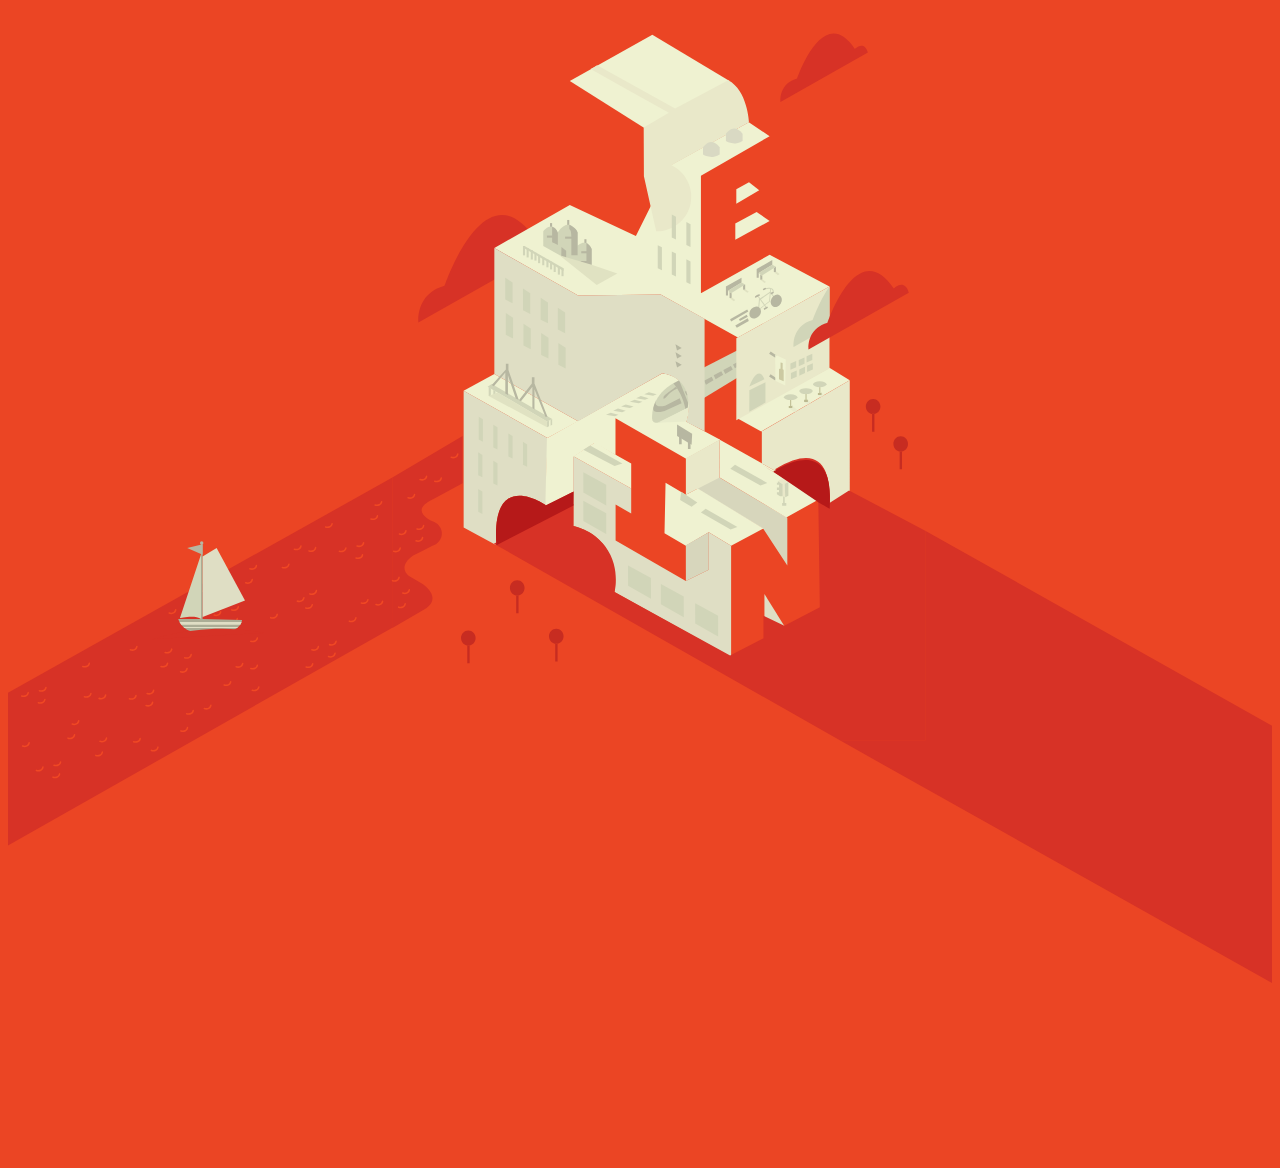
==== index.html @ 9ff64330 "Animatie boot + test responsive" ====
<!DOCTYPE html>
<html>
<head>
	<meta charset="utf-8">
	<meta http-equiv="X-UA-Compatible" content="IE=edge">
	<title>When we look at Berlin</title>
	<meta name="viewport" content="width=device-width, initial-scale=1">
	<link rel="stylesheet" href="css.css">
</head>
<body>

<?xml version="1.0" encoding="utf-8"?>
<!-- Generator: Adobe Illustrator 24.1.2, SVG Export Plug-In . SVG Version: 6.00 Build 0)  -->
<svg version="1.1" id="Laag_1" xmlns="http://www.w3.org/2000/svg" xmlns:xlink="http://www.w3.org/1999/xlink" x="0px" y="0px"
	 viewBox="0 0 2429 2123.3" style="enable-background:new 0 0 2429 2123.3;" xml:space="preserve">
<style type="text/css">
	.st0{fill:#D73226;}
	.st1{fill:#EFF2D1;}
	.st2{fill:#E9E8C9;}
	.st3{fill:#D9D9C3;}
	.st4{fill:#DFDEC4;}
	.st5{fill:#D1D5B8;}
	.st6{fill:#B7B7A1;}
	.st7{fill:#D7D6BC;}
	.st8{fill:none;stroke:#D1D5B8;stroke-width:2;stroke-miterlimit:10;}
	.st9{fill:#E0E2C2;}
	.st10{fill:#CCC9A2;}
	.st11{fill:#BBB98F;}
	.st12{fill:#E8EBCC;}
	.st13{fill:#272C25;}
	.st14{fill:#F04824;}
	.st15{fill:#B61919;}
	.st16{fill:#C72C21;}
	.st17{fill:#ABAD95;}
	.st18{fill:#1A7A70;}
</style>
<polygon class="st0" points="0,1564.3 739.4,1145.1 738.6,857.1 0,1270.5 "/>
<g id="Wolkjes_achter_gebouw">
	<path id="Wolk_2" class="st0" d="M1484.4,135.4c0,0-4-35,32-45c0,0,50-148,111-57c0,0,18-18,25,7L1484.4,135.4z"/>
	<path id="Wolk_1" class="st0" d="M788.6,559.3c0,0-6.3-55,50.3-70.7c0,0,78.6-232.5,174.4-89.6c0,0,28.3-28.3,39.3,11L788.6,559.3z
		"/>
</g>
<g id="Gebouw">
	<polyline id="_x31_" class="st1" points="1079.6,95.1 1238.2,6.1 1386.6,95.1 1222.8,185.5 1079.6,95.1 	"/>
	<path id="_x33_" class="st1" d="M1423.6,174.1l40,27l-132,76v226l132-74l115,61l-176,98l-148.3-82.8l-158.7,1.8l-161-91l145-83
		c42.3,20,84.7,40,127,60c22.7-45.7,45.3-91.3,68-137L1423.6,174.1z"/>
	<path id="_x32_" class="st2" d="M1119.6,72.1c50.1,28,100.3,56.1,150.4,84.1l-48.4,28.2l0.4,93.6c7.9,35.3,15.7,70.7,23.6,106
		c32.2,0.2,60-22.6,66.2-53.7c5.9-29.6-9.2-60.1-36.8-73.5l149-82.5c0,0-3-61.4-40-80.5l-102,54.3l-150-83.5
		C1127.9,67.2,1123.7,69.7,1119.6,72.1z"/>
	<g id="Torentjes_op_3">
		<path class="st3" d="M1367.6,236.5c-2.4,1.5-6.1,3.3-10.9,4.1c-10.3,1.7-18.4-2.6-21.1-4.1v-14c0,0,15-23,32,0
			C1367.6,227.1,1367.6,231.8,1367.6,236.5z"/>
		<path class="st3" d="M1411.6,210.5c-2.4,1.5-6.1,3.3-10.9,4.1c-10.3,1.7-18.4-2.6-21.1-4.1v-14c0,0,15-23,32,0
			C1411.6,201.1,1411.6,205.8,1411.6,210.5z"/>
	</g>
	<polyline id="_x36_" class="st1" points="1401.4,743.3 1578.5,645.9 1617.5,670.2 1447.4,768.7 1401.4,743.3 	"/>
	<polygon id="_x38_" class="st1" points="934.6,658.1 1095.6,749.1 1036.6,781.1 875.6,690.1 	"/>
	<path id="_x39_" class="st4" d="M875.6,690.1l161,91l-3,129c0,0-106-74-95,77l-63-34V690.1z"/>
	<path id="_x31_8" class="st2" d="M1448.6,768.1l169-98v217l-39,23c0,0,16-143-103-65l-27-15V768.1"/>
	<path id="_x37_" class="st1" d="M1035.6,781.6l221.3-124.5c0,0,69.4,2,46.3,92.1l65.4,35.4l-65.4,36.4l-135.8-77.9v70.8l-40.2-23.3
		l-40.2,26.3v66.8l-54.4,28.4L1035.6,781.6z"/>
	<g id="Trein_2_">
		<g id="Trein_1_">
			<path class="st5" d="M1289.8,670.2c0,0,24.9,22,15.9,53l-50,26c0,0-18,9-18-7S1241.9,692.3,1289.8,670.2z"/>
			<path class="st6" d="M1244.8,710.4c0,0-5.1,13.8,17.9,8.8l28.1-14.3l3.6,9.6l-32.7,14.7c0,0-26.8,8.5-20.9-8.7
				C1246.7,703.2,1244.8,710.4,1244.8,710.4z"/>
			<path class="st6" d="M1278.7,676.4c0,0,17.9,19.1,23,48.9l8.1-4.2c0-4.8-0.4-10.5-1.9-16.8c-3.8-16.6-12.5-28.1-18.1-34.2
				C1286.2,672.2,1282.4,674.3,1278.7,676.4z"/>
			<path class="st6" d="M1259.9,702.1c0,0-2,6,3,2s6.8-10.6,22.9-18.3l-2.2-3.2C1283.6,682.5,1258.9,700.1,1259.9,702.1z"/>
		</g>
		<path class="st5" d="M1289.8,670.1l142.9-73.7c0,0,20.2,14,21,36.9l-143.9,87.9L1289.8,670.1z"/>
		<polygon class="st6" points="1300.6,692 1315.2,684.3 1318.7,690.9 1304.3,699.4 		"/>
		<polygon class="st6" points="1319.1,681.9 1333.7,674.2 1337.2,680.8 1322.8,689.3 		"/>
		<polygon class="st6" points="1337.6,671.3 1352.2,663.5 1355.7,670.2 1341.3,678.6 		"/>
		<polygon class="st6" points="1356.1,660.7 1370.7,652.9 1374.3,659.6 1359.8,668 		"/>
		<polygon class="st6" points="1374.6,650.6 1389.2,642.8 1392.8,649.5 1378.3,657.9 		"/>
		<polygon class="st6" points="1393.2,639.9 1407.7,632.1 1411.3,638.8 1396.8,647.2 		"/>
		<polygon class="st6" points="1411.3,629.7 1425.9,621.9 1429.4,628.6 1414.9,637 		"/>
		<polygon class="st6" points="1429.4,619.6 1444,611.9 1447.5,618.5 1433.1,627 		"/>
	</g>
	<polyline id="_x35_" class="st2" points="1399.6,589.6 1578.6,490.1 1578.6,647.6 1399.6,747.1 1399.6,589.6 	"/>
	<path id="_x34_" class="st4" d="M934.6,416.1v242l161,91l161-92c0,0,69,3,47,93l35,18v-216l-84.3-46.8l-158.7,1.8L934.6,416.1z"/>
	<polyline id="_x31_4" class="st7" points="1497.6,934.4 1497.6,1026.1 1451.7,956.1 1320.6,876.9 1364,855.1 1497.6,934.4 	"/>
	<polygon id="_x31_3" class="st1" points="1325.6,878.1 1451.6,955.1 1389.6,988.1 1346.6,962.1 1302.6,988.1 1261.6,964.1 
		1263.6,867.1 1302.6,890.1 	"/>
	<polygon id="_x31_1" class="st7" points="1346.6,962.1 1346.6,1034.1 1302.6,1056.1 1302.6,987.1 	"/>
	<path id="_x31_0" class="st4" d="M1346.6,962.1l43,26v214l-224-125c0,0,17-103-79-127v-134l111,62.2v47.8l-30-17v69l135,78l44-22
		V962.1z"/>
	<polygon id="_x31_2" class="st1" points="1086.6,816.1 1128.6,789.1 1167.6,813.1 1197.6,830.1 1197.6,878.3 	"/>
	<g id="Ramen_3">
		<polygon class="st5" points="1275.6,351.7 1283.6,355.7 1283.6,399.7 1275.6,395.7 		"/>
		<polygon class="st5" points="1303.6,366.1 1311.6,370.1 1311.6,414.1 1303.6,410.1 		"/>
		<polygon class="st5" points="1303.6,437.7 1311.6,441.7 1311.6,485.7 1303.6,481.7 		"/>
		<polygon class="st5" points="1275.6,422.7 1283.6,426.7 1283.6,470.7 1275.6,466.7 		"/>
		<polygon class="st5" points="1248.6,410.7 1256.6,414.7 1256.6,458.7 1248.6,454.7 		"/>
	</g>
	<g id="Hekje_naast_kerk">
		<polygon class="st5" points="992.6,412.1 1067.6,455.1 1067.6,460.1 989.6,415.1 		"/>
		<rect x="989.6" y="412.1" class="st5" width="4" height="18"/>
		<rect x="996.6" y="416.1" class="st5" width="4" height="18"/>
		<rect x="1004.6" y="420.1" class="st5" width="4" height="18"/>
		<rect x="1011.6" y="425.1" class="st5" width="4" height="15"/>
		<rect x="1018.6" y="430.1" class="st5" width="4" height="15"/>
		<rect x="1026.6" y="434.1" class="st5" width="4" height="15"/>
		<rect x="1034.6" y="438.1" class="st5" width="4" height="15"/>
		<rect x="1041.6" y="442.1" class="st5" width="4" height="15"/>
		<rect x="1048.6" y="447.1" class="st5" width="4" height="15"/>
		<rect x="1056.6" y="452.1" class="st5" width="4" height="15"/>
		<rect x="1063.6" y="455.1" class="st5" width="4" height="15"/>
	</g>
	<g id="Fiets">
		<polygon class="st6" points="1387.6,553.1 1420.6,534.1 1422.6,538.1 1389.6,557.1 		"/>
		<polygon class="st6" points="1419.6,544.1 1404.6,553.1 1406.6,556.1 1421.6,548.1 		"/>
		<polygon class="st6" points="1421.6,551.1 1397.6,565.1 1400.6,569.1 1423.6,556.1 		"/>
		
			<rect x="1442.1" y="506.9" transform="matrix(0.8228 -0.5684 0.5684 0.8228 -30.8832 916.7704)" class="st5" width="25" height="2"/>
		
			<rect x="1448.6" y="507.1" transform="matrix(0.8097 -0.5869 0.5869 0.8097 -29.2682 949.6557)" class="st5" width="1.9" height="25.8"/>
		
			<rect x="1451.9" y="505.9" transform="matrix(8.710726e-02 -0.9962 0.9962 8.710726e-02 832.0845 1921.3418)" class="st5" width="25" height="1.6"/>
		
			<rect x="1472.2" y="497.4" transform="matrix(0.8097 -0.5869 0.5869 0.8097 -20.1592 962.0417)" class="st5" width="2" height="29.5"/>
		
			<rect x="1429.4" y="526.5" transform="matrix(8.710726e-02 -0.9962 0.9962 8.710726e-02 791.7969 1919.0455)" class="st5" width="27.1" height="1.9"/>
		<ellipse transform="matrix(0.5 -0.866 0.866 0.5 290.109 1537.2773)" class="st6" cx="1476.4" cy="517.4" rx="12.5" ry="10.1"/>
		
			<ellipse transform="matrix(0.8903 -0.4554 0.4554 0.8903 -73.3929 711.5659)" class="st6" cx="1440.1" cy="508.1" rx="5.5" ry="2"/>
		<path class="st8" d="M1455.6,494.1c0,0,15.9-4,15,7"/>
		
			<ellipse transform="matrix(0.8903 -0.4554 0.4554 0.8903 -67.7158 723.9305)" class="st6" cx="1468.6" cy="502.5" rx="3.3" ry="1.8"/>
		
			<ellipse transform="matrix(0.8903 -0.4554 0.4554 0.8903 -65.7985 716.2892)" class="st6" cx="1453.7" cy="494.7" rx="3.3" ry="1.8"/>
		<rect x="1452.3" y="530.1" transform="matrix(0.866 -0.5 0.5 0.866 -70.7064 799.382)" class="st6" width="8" height="3"/>
		
			<ellipse transform="matrix(0.6663 -0.7457 0.7457 0.6663 76.3859 1250.9335)" class="st6" cx="1435.8" cy="540.1" rx="12.5" ry="10.1"/>
		<polygon class="st5" points="1463.6,519.1 1462.5,518.5 1444.6,532.1 1445.7,533 		"/>
	</g>
	<g id="Kerk">
		<g>
			<rect x="1041.6" y="368.1" class="st6" width="4" height="18"/>
			<rect x="1074.6" y="362.1" class="st6" width="4" height="18"/>
			<rect x="1107.6" y="399.1" class="st6" width="4" height="18"/>
			<path class="st5" d="M1028.6,412.1v-28c0,0,15-21,27,0l1,2c0,0,19-33,38,0v25c0,0,17-16,27,7v30c0,0-10,8-20,5L1028.6,412.1z"/>
			<path class="st6" d="M1045.6,375.1c1.2,0.4,2.7,1.1,4.1,2.1c4.6,3.2,6.3,8,6.9,9.9c0,7.7,0,15.3,0,23c-3.7-1.7-7.3-3.3-11-5
				C1045.6,395.1,1045.6,385.1,1045.6,375.1z"/>
			<rect x="1035.6" y="392.1" class="st6" width="11" height="4"/>
			<rect x="1070.6" y="394.1" class="st6" width="17" height="4"/>
			<rect x="1101.6" y="422.1" class="st6" width="17" height="4"/>
			<polygon class="st6" points="1063.6,414.1 1072.6,421.1 1072.6,436.8 1063.2,431.5 			"/>
			<path class="st6" d="M1078.6,380.1v-9c0,0,14,6,16,15v44h-12v-36C1082.6,394.1,1082.6,380.1,1078.6,380.1z"/>
			<path class="st6" d="M1111.6,417.1v-10.6c0,0,7,3.6,10,11.6v30c0,0-11.8,8.4-21.4,4.2l0.4-11.2h11V417.1z"/>
		</g>
		<polyline class="st9" points="1059.7,430 1131.4,487.1 1170.9,465.1 1121.6,448.1 		"/>
	</g>
	<g id="Bank_links">
		<g>
			<polygon class="st6" points="1409.6,473.1 1379.6,490.1 1379.6,507.1 1383.6,507.1 1383.6,498.1 1409.6,482.1 			"/>
			<polygon class="st5" points="1416.6,486.1 1409.6,482.1 1383.6,498.1 1389.6,503.1 			"/>
			<polygon class="st6" points="1416.6,486.1 1416.6,496.1 1412.6,496.1 1412.6,488.6 			"/>
			<polygon class="st6" points="1390.6,502.5 1390.6,512.1 1386.6,512.1 1386.6,500.6 1389.6,503.1 			"/>
		</g>
		<polygon class="st9" points="1386.6,512.1 1394.6,518.1 1397.6,516.1 1390.6,510.8 1390.6,512.1 		"/>
		<polygon class="st9" points="1412.6,496.1 1420.6,502.1 1423.6,500.1 1416.6,494.8 1416.6,496.1 		"/>
	</g>
	<g id="Bank_rechts">
		<g>
			<polygon class="st6" points="1468.7,439.2 1438.7,456.2 1438.7,473.2 1442.7,473.2 1442.7,464.2 1468.7,448.2 			"/>
			<polygon class="st5" points="1475.7,452.2 1468.7,448.2 1442.7,464.2 1448.7,469.2 			"/>
			<polygon class="st6" points="1475.7,452.2 1475.7,462.2 1471.7,462.2 1471.7,454.8 			"/>
			<polygon class="st6" points="1449.5,468.8 1449.6,477.1 1445.6,477.1 1445.6,466.7 1448.6,469.1 			"/>
		</g>
		<polygon class="st9" points="1445.6,477.1 1453.6,483.1 1456.6,481.1 1449.6,475.8 1449.6,477.1 		"/>
		<polygon class="st9" points="1471.6,462.1 1479.6,468.1 1482.6,466.1 1475.6,460.8 1475.6,462.1 		"/>
	</g>
	<path id="Schaduw_wolk_voorgrond_5" class="st5" d="M1578.6,489.8c-20,28.7-32.2,64.7-32.2,64.7c-41.3,11.5-36.7,51.6-36.7,51.6
		l68.9-38.9L1578.6,489.8L1578.6,489.8z"/>
	<path id="_x31_6" class="st1" d="M1367.1,784.1l191.5,114.7l-63,35l-128-77L1367.1,784.1 M1367.1,784.1l105.3,63.1l3.1-2.4
		L1367.1,784.1z"/>
	<g id="Ramen_5">
		<polygon class="st5" points="1503.6,650.1 1503.6,638.1 1514.6,633.1 1514.6,645.1 		"/>
		<polygon class="st5" points="1519.6,643.2 1519.6,631.2 1530.6,626.2 1530.6,638.2 		"/>
		<polygon class="st5" points="1534.6,636.2 1534.6,624.2 1545.6,619.2 1545.6,631.2 		"/>
		<polygon class="st5" points="1504.6,668.2 1504.6,656.2 1515.6,651.2 1515.6,663.2 		"/>
		<polygon class="st5" points="1520.6,661.3 1520.6,649.3 1531.6,644.3 1531.6,656.3 		"/>
		<polygon class="st5" points="1535.6,654.3 1535.6,642.3 1546.6,637.3 1546.6,649.3 		"/>
	</g>
	<g id="Uithangbord">
		<polygon class="st6" points="1465.6,615.1 1477.6,623.1 1474.6,627.1 1462.6,619.1 		"/>
		<polygon class="st6" points="1465.5,658.7 1477.5,666.7 1474.5,670.7 1462.5,662.7 		"/>
		<polygon class="st1" points="1474.4,621 1474.6,671.1 1493.6,680.1 1494.6,630.1 		"/>
		<path class="st10" d="M1490.6,672.1l-9-4v-19c0,0,1-2,3-1v-12l4,1v12c0,0,2,0,2,2S1490.6,672.1,1490.6,672.1z"/>
	</g>
	<g id="Deur_5">
		<path class="st5" d="M1424.6,689.1c0,1,0,41.5,0,41.5l31-17.5v-39L1424.6,689.1z"/>
		<path class="st5" d="M1424.6,682.1c0,0,16-45,29-14L1424.6,682.1z"/>
	</g>
	<g id="Driehoekjes_4">
		<polygon class="st6" points="1282.6,601.1 1294.6,608.1 1285.6,613.1 		"/>
		<polyline class="st6" points="1285.7,628.5 1282.7,616.5 1294.7,623.5 		"/>
		<polyline class="st6" points="1285.7,645.5 1282.7,633.5 1294.7,640.5 		"/>
	</g>
	<g id="Ramen_4">
		<polygon class="st5" points="955.6,473.1 969.6,482.1 969.6,522.1 955.6,515.1 		"/>
		<polygon class="st5" points="989.6,493.7 1003.6,502.7 1003.6,542.7 989.6,535.7 		"/>
		<polygon class="st5" points="1023.6,511.7 1037.6,520.7 1037.6,560.7 1023.6,553.7 		"/>
		<polygon class="st5" points="1056.6,530.7 1070.6,539.7 1070.6,579.7 1056.6,572.7 		"/>
		<polygon class="st5" points="956.6,540.9 970.6,549.9 970.6,589.9 956.6,582.9 		"/>
		<polygon class="st5" points="990.6,561.5 1004.6,570.5 1004.6,610.5 990.6,603.5 		"/>
		<polygon class="st5" points="1024.6,579.5 1038.6,588.5 1038.6,628.5 1024.6,621.5 		"/>
		<polygon class="st5" points="1057.6,598.5 1071.6,607.5 1071.6,647.5 1057.6,640.5 		"/>
	</g>
	<g id="Ramen_9">
		<polygon class="st5" points="904.6,740.1 912.6,745.1 912.6,788.1 904.6,784.1 		"/>
		<polygon class="st5" points="932.6,755.4 940.6,760.4 940.6,803.4 932.6,799.4 		"/>
		<polygon class="st5" points="961.6,772.4 969.6,777.4 969.6,820.4 961.6,816.4 		"/>
		<polygon class="st5" points="989.6,788.4 997.6,793.4 997.6,836.4 989.6,832.4 		"/>
		<polygon class="st5" points="932.6,824.6 940.6,829.6 940.6,872.6 932.6,868.6 		"/>
		<polygon class="st5" points="903.6,808.6 911.6,813.6 911.6,856.6 903.6,852.6 		"/>
		<polygon class="st5" points="903.6,878.9 911.6,883.9 911.6,926.9 903.6,922.9 		"/>
	</g>
	<g id="Soort_brug">
		<polygon class="st5" points="929.7,677.4 1045.7,744.4 1035.7,749.4 921.7,682.4 		"/>
		<polygon class="st5" points="928,686.1 927.7,700.4 923.7,700.4 923.7,683.5 		"/>
		<polygon class="st5" points="932.7,688.8 932.7,697.4 936.7,697.4 936.7,691.2 		"/>
		<polygon class="st5" points="1035.7,749.4 1035.7,760.4 1039.7,758.4 1039.7,747.4 		"/>
		<polygon class="st5" points="1045.7,744.4 1045.7,755.4 1042.7,757.4 1042.7,745.9 		"/>
		<polygon class="st9" points="923.7,700.4 940.7,693.5 1035.7,749.4 1035.7,760.4 		"/>
		<polygon class="st6" points="929.7,679.4 956.7,649.4 956.7,638.4 961.7,638.4 961.7,650.4 981.7,708.4 1006.7,676.4 
			1006.7,664.4 1011.7,664.4 1011.7,676.4 1036.7,740.4 1032.7,740.4 1011.7,687.4 1011.7,726.4 1007.7,723.4 1007.7,682.4 
			985.7,710.4 975.7,705.4 960.7,660.4 960.7,698.4 955.7,695.4 955.7,655.4 933.7,681.4 		"/>
	</g>
	<g id="Decoratie_7">
		<polygon class="st5" points="1231.6,693.1 1222.6,697.1 1239.6,700.1 1246.6,697.1 		"/>
		<polygon class="st5" points="1216.1,700.5 1207.1,704.5 1224.1,707.5 1231.1,704.5 		"/>
		<polygon class="st5" points="1204.1,707.5 1195.1,711.5 1212.1,714.5 1219.1,711.5 		"/>
		<polygon class="st5" points="1187.1,716.5 1178.1,720.5 1195.1,723.5 1202.1,720.5 		"/>
		<polygon class="st5" points="1172.1,724.5 1163.1,728.5 1180.1,731.5 1187.1,728.5 		"/>
		<polygon class="st5" points="1158.1,732.5 1149.1,736.5 1166.1,739.5 1173.1,736.5 		"/>
	</g>
	<g id="Ramen_10">
		<polygon class="st5" points="1191.6,1026.1 1191.6,1065.1 1235.6,1090.1 1235.6,1050.1 		"/>
		<polygon class="st5" points="1254.6,1061.5 1254.6,1100.5 1298.6,1125.5 1298.6,1085.5 		"/>
		<polygon class="st5" points="1320.6,1098.5 1320.6,1137.5 1364.6,1162.5 1364.6,1122.5 		"/>
		<polygon class="st5" points="1105.6,846.7 1105.6,885.7 1149.6,910.7 1149.6,870.7 		"/>
		<polygon class="st5" points="1105.6,901.7 1105.6,940.7 1149.6,965.7 1149.6,925.7 		"/>
	</g>
	<polygon id="Decoratie_12" class="st5" points="1118.6,795.5 1180.6,830.1 1165.6,835.1 1105.6,803.9 	"/>
	<g id="Decoratie_13">
		<polyline class="st5" points="1302.6,890.1 1324.6,905.1 1313.6,913.1 1291.6,900.1 1293.7,884.6 1302.6,890.1 		"/>
		<polygon class="st5" points="1340.6,917.1 1401.6,952.1 1388.6,957.1 1331.6,924.1 		"/>
	</g>
	<g id="Stoplicht">
		<polygon class="st2" points="1487.6,859.1 1499.6,866.1 1492.6,869.1 1493.6,895.1 1488.6,893.1 1488.6,870.1 1479.6,864.1 		"/>
		<polygon class="st5" points="1499.6,866.1 1499.6,892.1 1493.6,895.1 1492.6,869.1 		"/>
		<polygon class="st5" points="1492.6,894.7 1492.6,906.1 1495.6,906.1 1495.6,911.1 1487.6,911.1 1487.6,906.1 1489.6,906.1 
			1489.6,893.5 		"/>
		<polygon class="st5" points="1479.6,864.1 1479.6,867.1 1477.6,867.1 1477.6,871.1 1481.6,871.1 1481.6,876.1 1477.6,876.1 
			1477.6,881.1 1481.6,881.1 1481.6,885.1 1477.6,885.1 1477.6,889.1 1483.6,893.1 1488.6,893.1 1488.6,870.1 		"/>
	</g>
	<polygon id="Decoratie_op_16" class="st5" points="1397,832.4 1459,867.4 1446,872.4 1388,840.4 	"/>
	<polyline id="_x31_9" class="st1" points="1424,289.8 1443.6,305.1 1399.6,331.1 1399.6,303.1 1424,289.8 	"/>
	<polyline id="_x32_0" class="st1" points="1438.6,346.8 1463.6,364.1 1397.6,400.1 1397.6,369.1 1438.6,346.8 	"/>
	<polyline id="_x31_7" class="st4" points="1453.6,1081.1 1493.6,1145.1 1453.6,1125.5 1453.6,1081.1 	"/>
	<polyline id="_x31_5" class="st2" points="1367.1,784.4 1302.6,820.1 1302.6,890.1 1367.6,857.1 1367.1,784.4 	"/>
	<g id="Tafels_6">
		<ellipse class="st5" cx="1504" cy="702.7" rx="13" ry="5.6"/>
		<polygon class="st11" points="1503.1,708.3 1503.1,719.5 1500.4,719.5 1500.4,723.6 1507.7,723.6 1507.7,719.3 1505,719.4 
			1505,708.3 		"/>
		<ellipse class="st5" cx="1533.5" cy="691" rx="13" ry="5.6"/>
		<polygon class="st11" points="1532.6,696.6 1532.6,707.8 1529.9,707.8 1529.9,711.9 1537.2,711.9 1537.2,707.6 1534.5,707.7 
			1534.5,696.6 		"/>
		<ellipse class="st5" cx="1560" cy="677.8" rx="13" ry="5.6"/>
		<polygon class="st11" points="1559.2,683.4 1559.2,694.6 1556.4,694.6 1556.4,698.6 1563.7,698.6 1563.7,694.3 1561,694.5 
			1561,683.4 		"/>
	</g>
	<path id="Schaduw_trein" class="st12" d="M1248.2,751.6l55.7-2.4c0,0,6.3-17.1,4.4-39.8l-2.1,13.7L1248.2,751.6z"/>
	<g id="Schaduw_tafels">
		<polygon class="st12" points="1500.4,723.6 1511.4,731.7 1517.6,728.1 1507.7,719.3 1507.7,723.6 		"/>
		<path class="st12" d="M1529.9,712c2.3,1.7,4.6,3.4,6.8,5c2.2-1.3,4.5-2.6,6.7-3.9c-2.1-1.8-4.1-3.6-6.2-5.5v4.3h-7.3V712z"/>
		<path class="st12" d="M1556.4,698.7c1.8,1.3,3.5,2.6,5.3,3.9c2.2-1.2,4.4-2.4,6.5-3.6c-1.5-1.5-3-3-4.4-4.6v4.3L1556.4,698.7
			L1556.4,698.7z"/>
	</g>
	<g id="Bord">
		<polyline class="st6" points="1289.6,777.1 1289.6,793.1 1294.6,793.1 1294.6,780.1 1289.6,777.1 		"/>
		<polyline class="st6" points="1306.6,786.1 1306.6,802.1 1311.6,802.1 1311.6,789.1 1306.6,786.1 		"/>
		<polygon class="st6" points="1285.7,755.1 1285.7,777.1 1289.1,779.2 1313.7,794.1 1314.7,773.1 		"/>
	</g>
	<rect id="Achter_B" x="1136.6" y="192.1" class="st1" width="50" height="135"/>
</g>
<g id="Letters">
	<polygon id="E" class="st13" points="1463.6,200.1 1331.6,276.1 1331.6,502.1 1463.6,428.1 1463.6,363.1 1397.6,398.1 
		1397.6,368.1 1443.6,343.1 1443.6,304.1 1399.6,330.1 1399.6,302.1 1463.6,267.1 	"/>
	<path id="B" class="st13" d="M1255.6,326.1c-4.1-15-12.1-24.9-17.8-31.9c-6.3-7.8-12.6-13.4-17.2-17.1c9-5.3,13.6-11.3,16-15.5
		c15.6-27.1-6.6-66.8-23.4-86.5c-8.7-10.2-17.6-16.9-23.6-21l-110-60v238l117,59c25.8,4.7,40.6-1.6,49-9.6c7.2-6.9,9.8-15.3,11-20.4
		C1258.3,352.9,1259.5,340.3,1255.6,326.1z M1140.6,202.9c11.7,6.7,23.3,13.3,35,20c4.4,3.8,5.2,9.5,2.8,12.9
		c-2.1,2.9-6.1,3.1-6.8,3.1c-10.3-5.3-20.7-10.7-31-16V202.9z M1178.4,316.3c-2.2,2.5-5.5,3-6.8,3.1c-10.3-5.3-20.7-10.7-31-16
		c0-6.8,0-13.7,0-20.5c12.3,6,24.7,12,37,18C1181.5,306.2,1181.6,312.7,1178.4,316.3z"/>
	<path id="R" class="st13" d="M1226.6,574.1c6.2-6.5,15.5-17.9,21.6-34.6c8.6-23.4,6.1-43.9,4.4-53.4
		c-1.3-4.7-5.5-17.7-18.1-26.6c-14.8-10.4-35.3-10.9-52.9-1.4l-86,48v242l71-40l1-83l28-16l1,81l60-34v-58
		C1250.6,575.1,1226.6,574.1,1226.6,574.1z M1199.6,543.1c0,0-2,4-7,6l-30,15v-21l31-16C1193.6,527.1,1206.6,527.1,1199.6,543.1z"/>
	<polygon id="I" class="st13" points="1167.6,741.9 1167.6,811.9 1197.6,828.9 1197.6,924.9 1167.6,907.9 1167.6,976.9 
		1302.6,1054.9 1302.6,985.9 1261.6,962.9 1263.6,865.9 1302.6,888.9 1302.6,818.9 	"/>
	<path id="N" class="st13" d="M1389.6,1200.9l1-214c20.3-11,40.7-22,61-33c14.7,22.7,29.3,45.3,44,68v-89l63-35l3,210l-68,36
		l-40-64v88L1389.6,1200.9z"/>
	<polygon id="L" class="st13" points="1338.6,551.4 1338.6,767.4 1448.6,829.4 1448.6,768.4 1401.6,742.4 1402.6,587.4 	"/>
</g>
<g id="Rivier">
	<path id="Rivier_basis" class="st0" d="M873.6,777.1l-135,80v289l62-36c0,0,36-18-3-48l-27-16c0,0-24-16,8-39
		c12.3-6.3,24.7-12.7,37-19c11.7-3.5,19.1-14.6,18-25.9c-0.9-9.8-8.1-18.2-18-21.1c0,0-48-20,2-43l56-30V777.1z"/>
	<g id="Rivier_detail_7">
		<g>
			<path class="st14" d="M768.2,897.4c3.1,1,6.5,1,9.4-0.5c2.7-1.3,4.7-3.9,5.1-6.9c0.1-0.8-0.2-1.6-1-1.8c-0.7-0.2-1.7,0.2-1.8,1
				c-0.3,2.3-1.7,4.1-3.7,5.1c-2.2,1.1-4.8,0.9-7.1,0.2c-0.8-0.3-1.6,0.3-1.8,1C767,896.4,767.5,897.1,768.2,897.4L768.2,897.4z"/>
		</g>
	</g>
	<g id="Rivier_detail_8">
		<g>
			<path class="st14" d="M791.3,862.4c3.1,1,6.5,1,9.4-0.5c2.7-1.3,4.7-3.9,5.1-6.9c0.1-0.8-0.2-1.6-1-1.8c-0.7-0.2-1.7,0.2-1.8,1
				c-0.3,2.3-1.7,4.1-3.7,5.1c-2.2,1.1-4.8,0.9-7.1,0.2c-0.8-0.3-1.6,0.3-1.8,1C790,861.4,790.5,862.2,791.3,862.4L791.3,862.4z"/>
		</g>
	</g>
	<g id="Rivier_detail_9">
		<g>
			<path class="st14" d="M819.5,865.6c3.1,1,6.5,1,9.4-0.5c2.7-1.3,4.7-3.9,5.1-6.9c0.1-0.8-0.2-1.6-1-1.8c-0.7-0.2-1.7,0.2-1.8,1
				c-0.3,2.3-1.7,4.1-3.7,5.1c-2.2,1.1-4.8,0.9-7.1,0.2c-0.8-0.3-1.6,0.3-1.8,1C818.2,864.6,818.7,865.3,819.5,865.6L819.5,865.6z"
				/>
		</g>
	</g>
	<g id="Rivier_detail_10">
		<g>
			<path class="st14" d="M851.2,819.6c3.1,1,6.5,1,9.4-0.5c2.7-1.3,4.7-3.9,5.1-6.9c0.1-0.8-0.2-1.6-1-1.8c-0.7-0.2-1.7,0.2-1.8,1
				c-0.3,2.3-1.7,4.1-3.7,5.1c-2.2,1.1-4.8,0.9-7.1,0.2c-0.8-0.3-1.6,0.3-1.8,1C849.9,818.5,850.4,819.3,851.2,819.6L851.2,819.6z"
				/>
		</g>
	</g>
	<g id="Rivier_detail_6">
		<g>
			<path class="st14" d="M751.6,967.2c3.1,1,6.5,1,9.4-0.5c2.7-1.3,4.7-3.9,5.1-6.9c0.1-0.8-0.2-1.6-1-1.8c-0.7-0.2-1.7,0.2-1.8,1
				c-0.3,2.3-1.7,4.1-3.7,5.1c-2.2,1.1-4.8,0.9-7.1,0.2c-0.8-0.3-1.6,0.3-1.8,1C750.3,966.1,750.8,966.9,751.6,967.2L751.6,967.2z"
				/>
		</g>
	</g>
	<g id="Rivier_detail_4">
		<g>
			<path class="st14" d="M783.6,980.2c3.1,1,6.5,1,9.4-0.5c2.7-1.3,4.7-3.9,5.1-6.9c0.1-0.8-0.2-1.6-1-1.8c-0.7-0.2-1.7,0.2-1.8,1
				c-0.3,2.3-1.7,4.1-3.7,5.1c-2.2,1.1-4.8,0.9-7.1,0.2c-0.8-0.3-1.6,0.3-1.8,1C782.3,979.1,782.8,979.9,783.6,980.2L783.6,980.2z"
				/>
		</g>
	</g>
	<g id="Rivier_detail_5">
		<g>
			<path class="st14" d="M785.6,957.2c3.1,1,6.5,1,9.4-0.5c2.7-1.3,4.7-3.9,5.1-6.9c0.1-0.8-0.2-1.6-1-1.8c-0.7-0.2-1.7,0.2-1.8,1
				c-0.3,2.3-1.7,4.1-3.7,5.1c-2.2,1.1-4.8,0.9-7.1,0.2c-0.8-0.3-1.6,0.3-1.8,1C784.3,956.1,784.8,956.9,785.6,957.2L785.6,957.2z"
				/>
		</g>
	</g>
	<g id="Rivier_detail_3">
		<g>
			<path class="st14" d="M740.6,1000.2c3.1,1,6.5,1,9.4-0.5c2.7-1.3,4.7-3.9,5.1-6.9c0.1-0.8-0.2-1.6-1-1.8c-0.7-0.2-1.7,0.2-1.8,1
				c-0.3,2.3-1.7,4.1-3.7,5.1c-2.2,1.1-4.8,0.9-7.1,0.2c-0.8-0.3-1.6,0.3-1.8,1C739.3,999.1,739.8,999.9,740.6,1000.2L740.6,1000.2z
				"/>
		</g>
	</g>
	<g id="Rivier_detail_2">
		<g>
			<path class="st14" d="M758.1,1080.6c3.1,1,6.5,1,9.4-0.5c2.7-1.3,4.7-3.9,5.1-6.9c0.1-0.8-0.2-1.6-1-1.8c-0.7-0.2-1.7,0.2-1.8,1
				c-0.3,2.3-1.7,4.1-3.7,5.1c-2.2,1.1-4.8,0.9-7.1,0.2c-0.8-0.3-1.6,0.3-1.8,1C756.9,1079.5,757.4,1080.3,758.1,1080.6
				L758.1,1080.6z"/>
		</g>
	</g>
	<g id="Rivier_detail_1">
		<g>
			<path class="st14" d="M750.1,1107.6c3.1,1,6.5,1,9.4-0.5c2.7-1.3,4.7-3.9,5.1-6.9c0.1-0.8-0.2-1.6-1-1.8c-0.7-0.2-1.7,0.2-1.8,1
				c-0.3,2.3-1.7,4.1-3.7,5.1c-2.2,1.1-4.8,0.9-7.1,0.2c-0.8-0.3-1.6,0.3-1.8,1C748.9,1106.5,749.4,1107.3,750.1,1107.6
				L750.1,1107.6z"/>
		</g>
	</g>
</g>
<g id="Onderrivier">
	<path id="Ondergrond_onderrivier" class="st0" d="M1086.6,908.1c-51,25.3-102,50.7-153,76l666.6,379h162.4v-404l-146.4-77l-39.1,25
		c0,0,19-140-103.2-66l83.2,55l3,210l-68.2,36l-40.1-19.6v43.6l-64.2,33c-74-40.7-148.1-81.3-222.1-122c1.5-6.3,10.7-49.8-18-88
		c-21.9-29-52.2-37-61-39C1086.6,936.1,1086.6,922.1,1086.6,908.1z"/>
	<path id="Onderrivier_3" class="st15" d="M1470.6,845.9c0,0,120-84.1,108.4,71.2c0,0.3-21.1-11.9-21.1-11.9L1470.6,845.9"/>
	<path id="Onderrivier_2_1_" class="st15" d="M1086.6,910.9l0.3-27.2l-53.3,26.4c0,0-106-74-95,77L1086.6,910.9z"/>
	<polygon id="Onderrivier_verlenging" class="st0" points="2429,1333.9 1762.6,959.1 1762.6,1363.1 1600.2,1363.1 2429,1828.2 	"/>
</g>
<g id="Boompjes">
	<path id="Boom_1" class="st16" d="M882.6,1179.6h4.5v34.5h-4.5V1179.6z M870.6,1165.5c0,8.1,6.3,14.6,14,14.6s14-6.5,14-14.6
		s-6.3-14.6-14-14.6S870.6,1157.5,870.6,1165.5z"/>
	<path id="Boom_3_1_" class="st16" d="M976.6,1083.3h4.5v34.5h-4.5V1083.3z M964.6,1069.2c0,8.1,6.3,14.6,14,14.6s14-6.5,14-14.6
		s-6.3-14.6-14-14.6S964.6,1061.1,964.6,1069.2z"/>
	<path id="Boom_2" class="st16" d="M1051.6,1176.3h4.5v34.5h-4.5V1176.3z M1039.6,1162.2c0,8.1,6.3,14.6,14,14.6s14-6.5,14-14.6
		s-6.3-14.6-14-14.6S1039.6,1154.1,1039.6,1162.2z"/>
	<path id="Boom_4" class="st16" d="M1713.5,806.6h4.5v34.5h-4.5V806.6z M1701.5,792.5c0,8.1,6.3,14.6,14,14.6s14-6.5,14-14.6
		s-6.3-14.6-14-14.6S1701.5,784.4,1701.5,792.5z"/>
	<path id="Boom_5" class="st16" d="M1660.5,734.6h4.5v34.5h-4.5V734.6z M1648.5,720.5c0,8.1,6.3,14.6,14,14.6s14-6.5,14-14.6
		s-6.3-14.6-14-14.6S1648.5,712.4,1648.5,720.5z"/>
</g>
<g id="Wolkje_voor_gebouw">
	<path id="Wolk_1_1_" class="st0" d="M1538.3,611c0,0-4.6-40.1,36.7-51.6c0,0,57.3-169.7,127.3-65.4c0,0,20.6-20.6,28.7,8
		L1538.3,611z"/>
</g>
<g>
	<path class="st14" d="M655.4,1134.5c3.1,1,6.5,1,9.4-0.5c2.7-1.3,4.7-3.9,5.1-6.9c0.1-0.8-0.2-1.6-1-1.8c-0.7-0.2-1.7,0.2-1.8,1
		c-0.3,2.3-1.7,4.1-3.7,5.1c-2.2,1.1-4.8,0.9-7.1,0.2c-0.8-0.3-1.6,0.3-1.8,1C654.2,1133.5,654.7,1134.2,655.4,1134.5L655.4,1134.5z
		"/>
</g>
<g id="Rivier_detail_8_1_">
	<g>
		<path class="st14" d="M678.5,1099.5c3.1,1,6.5,1,9.4-0.5c2.7-1.3,4.7-3.9,5.1-6.9c0.1-0.8-0.2-1.6-1-1.8c-0.7-0.2-1.7,0.2-1.8,1
			c-0.3,2.3-1.7,4.1-3.7,5.1c-2.2,1.1-4.8,0.9-7.1,0.2c-0.8-0.3-1.6,0.3-1.8,1C677.2,1098.5,677.7,1099.3,678.5,1099.5L678.5,1099.5
			z"/>
	</g>
</g>
<g id="Rivier_detail_9_1_">
	<g>
		<path class="st14" d="M706.7,1102.7c3.1,1,6.5,1,9.4-0.5c2.7-1.3,4.7-3.9,5.1-6.9c0.1-0.8-0.2-1.6-1-1.8c-0.7-0.2-1.7,0.2-1.8,1
			c-0.3,2.3-1.7,4.1-3.7,5.1c-2.2,1.1-4.8,0.9-7.1,0.2c-0.8-0.3-1.6,0.3-1.8,1C705.4,1101.7,705.9,1102.4,706.7,1102.7L706.7,1102.7
			z"/>
	</g>
</g>
<g id="Rivier_detail_10_1_">
	<g>
		<path class="st14" d="M738.4,1056.7c3.1,1,6.5,1,9.4-0.5c2.7-1.3,4.7-3.9,5.1-6.9c0.1-0.8-0.2-1.6-1-1.8c-0.7-0.2-1.7,0.2-1.8,1
			c-0.3,2.3-1.7,4.1-3.7,5.1c-2.2,1.1-4.8,0.9-7.1,0.2c-0.8-0.3-1.6,0.3-1.8,1C737.1,1055.6,737.6,1056.4,738.4,1056.7L738.4,1056.7
			z"/>
	</g>
</g>
<g id="Rivier_detail_6_1_">
	<g>
		<path class="st14" d="M636.2,1000.1c3.1,1,6.5,1,9.4-0.5c2.7-1.3,4.7-3.9,5.1-6.9c0.1-0.8-0.2-1.6-1-1.8c-0.7-0.2-1.7,0.2-1.8,1
			c-0.3,2.3-1.7,4.1-3.7,5.1c-2.2,1.1-4.8,0.9-7.1,0.2c-0.8-0.3-1.6,0.3-1.8,1C634.9,999,635.4,999.8,636.2,1000.1L636.2,1000.1z"/>
	</g>
</g>
<g id="Rivier_detail_4_1_">
	<g>
		<path class="st14" d="M668.2,1013.1c3.1,1,6.5,1,9.4-0.5c2.7-1.3,4.7-3.9,5.1-6.9c0.1-0.8-0.2-1.6-1-1.8c-0.7-0.2-1.7,0.2-1.8,1
			c-0.3,2.3-1.7,4.1-3.7,5.1c-2.2,1.1-4.8,0.9-7.1,0.2c-0.8-0.3-1.6,0.3-1.8,1C666.9,1012,667.4,1012.8,668.2,1013.1L668.2,1013.1z"
			/>
	</g>
</g>
<g id="Rivier_detail_5_1_">
	<g>
		<path class="st14" d="M670.2,990.1c3.1,1,6.5,1,9.4-0.5c2.7-1.3,4.7-3.9,5.1-6.9c0.1-0.8-0.2-1.6-1-1.8c-0.7-0.2-1.7,0.2-1.8,1
			c-0.3,2.3-1.7,4.1-3.7,5.1c-2.2,1.1-4.8,0.9-7.1,0.2c-0.8-0.3-1.6,0.3-1.8,1C668.9,989,669.4,989.8,670.2,990.1L670.2,990.1z"/>
	</g>
</g>
<g id="Rivier_detail_2_1_">
	<g>
		<path class="st14" d="M704.9,911.2c3.1,1,6.5,1,9.4-0.5c2.7-1.3,4.7-3.9,5.1-6.9c0.1-0.8-0.2-1.6-1-1.8c-0.7-0.2-1.7,0.2-1.8,1
			c-0.3,2.3-1.7,4.1-3.7,5.1c-2.2,1.1-4.8,0.9-7.1,0.2c-0.8-0.3-1.6,0.3-1.8,1C703.7,910.1,704.2,910.9,704.9,911.2L704.9,911.2z"/>
	</g>
</g>
<g id="Rivier_detail_1_1_">
	<g>
		<path class="st14" d="M696.9,938.2c3.1,1,6.5,1,9.4-0.5c2.7-1.3,4.7-3.9,5.1-6.9c0.1-0.8-0.2-1.6-1-1.8c-0.7-0.2-1.7,0.2-1.8,1
			c-0.3,2.3-1.7,4.1-3.7,5.1c-2.2,1.1-4.8,0.9-7.1,0.2c-0.8-0.3-1.6,0.3-1.8,1C695.7,937.1,696.2,937.9,696.9,938.2L696.9,938.2z"/>
	</g>
</g>
<g id="Rivier_detail_7_2_">
	<g>
		<path class="st14" d="M526.7,1031.3c3.1,1,6.5,1,9.4-0.5c2.7-1.3,4.7-3.9,5.1-6.9c0.1-0.8-0.2-1.6-1-1.8c-0.7-0.2-1.7,0.2-1.8,1
			c-0.3,2.3-1.7,4.1-3.7,5.1c-2.2,1.1-4.8,0.9-7.1,0.2c-0.8-0.3-1.6,0.3-1.8,1C525.5,1030.3,526,1031,526.7,1031.3L526.7,1031.3z"/>
	</g>
</g>
<g id="Rivier_detail_8_2_">
	<g>
		<path class="st14" d="M549.8,996.3c3.1,1,6.5,1,9.4-0.5c2.7-1.3,4.7-3.9,5.1-6.9c0.1-0.8-0.2-1.6-1-1.8c-0.7-0.2-1.7,0.2-1.8,1
			c-0.3,2.3-1.7,4.1-3.7,5.1c-2.2,1.1-4.8,0.9-7.1,0.2c-0.8-0.3-1.6,0.3-1.8,1C548.5,995.3,549,996.1,549.8,996.3L549.8,996.3z"/>
	</g>
</g>
<g id="Rivier_detail_9_2_">
	<g>
		<path class="st14" d="M578,999.5c3.1,1,6.5,1,9.4-0.5c2.7-1.3,4.7-3.9,5.1-6.9c0.1-0.8-0.2-1.6-1-1.8c-0.7-0.2-1.7,0.2-1.8,1
			c-0.3,2.3-1.7,4.1-3.7,5.1c-2.2,1.1-4.8,0.9-7.1,0.2c-0.8-0.3-1.6,0.3-1.8,1C576.7,998.5,577.2,999.2,578,999.5L578,999.5z"/>
	</g>
</g>
<g id="Rivier_detail_10_2_">
	<g>
		<path class="st14" d="M609.7,953.5c3.1,1,6.5,1,9.4-0.5c2.7-1.3,4.7-3.9,5.1-6.9c0.1-0.8-0.2-1.6-1-1.8c-0.7-0.2-1.7,0.2-1.8,1
			c-0.3,2.3-1.7,4.1-3.7,5.1c-2.2,1.1-4.8,0.9-7.1,0.2c-0.8-0.3-1.6,0.3-1.8,1C608.4,952.4,608.9,953.2,609.7,953.5L609.7,953.5z"/>
	</g>
</g>
<g id="Rivier_detail_6_2_">
	<g>
		<path class="st14" d="M583.4,1189.6c3.1,1,6.5,1,9.4-0.5c2.7-1.3,4.7-3.9,5.1-6.9c0.1-0.8-0.2-1.6-1-1.8c-0.7-0.2-1.7,0.2-1.8,1
			c-0.3,2.3-1.7,4.1-3.7,5.1c-2.2,1.1-4.8,0.9-7.1,0.2c-0.8-0.3-1.6,0.3-1.8,1C582.1,1188.5,582.6,1189.3,583.4,1189.6L583.4,1189.6
			z"/>
	</g>
</g>
<g id="Rivier_detail_4_2_">
	<g>
		<path class="st14" d="M615.4,1202.6c3.1,1,6.5,1,9.4-0.5c2.7-1.3,4.7-3.9,5.1-6.9c0.1-0.8-0.2-1.6-1-1.8c-0.7-0.2-1.7,0.2-1.8,1
			c-0.3,2.3-1.7,4.1-3.7,5.1c-2.2,1.1-4.8,0.9-7.1,0.2c-0.8-0.3-1.6,0.3-1.8,1C614.1,1201.5,614.6,1202.3,615.4,1202.6L615.4,1202.6
			z"/>
	</g>
</g>
<g id="Rivier_detail_5_2_">
	<g>
		<path class="st14" d="M617.4,1179.6c3.1,1,6.5,1,9.4-0.5c2.7-1.3,4.7-3.9,5.1-6.9c0.1-0.8-0.2-1.6-1-1.8c-0.7-0.2-1.7,0.2-1.8,1
			c-0.3,2.3-1.7,4.1-3.7,5.1c-2.2,1.1-4.8,0.9-7.1,0.2c-0.8-0.3-1.6,0.3-1.8,1C616.1,1178.5,616.6,1179.3,617.4,1179.6L617.4,1179.6
			z"/>
	</g>
</g>
<g id="Rivier_detail_3_2_">
	<g>
		<path class="st14" d="M572.4,1222.6c3.1,1,6.5,1,9.4-0.5c2.7-1.3,4.7-3.9,5.1-6.9c0.1-0.8-0.2-1.6-1-1.8c-0.7-0.2-1.7,0.2-1.8,1
			c-0.3,2.3-1.7,4.1-3.7,5.1c-2.2,1.1-4.8,0.9-7.1,0.2c-0.8-0.3-1.6,0.3-1.8,1C571.1,1221.5,571.6,1222.3,572.4,1222.6L572.4,1222.6
			z"/>
	</g>
</g>
<g id="Rivier_detail_2_2_">
	<g>
		<path class="st14" d="M579.6,1082.1c3.1,1,6.5,1,9.4-0.5c2.7-1.3,4.7-3.9,5.1-6.9c0.1-0.8-0.2-1.6-1-1.8c-0.7-0.2-1.7,0.2-1.8,1
			c-0.3,2.3-1.7,4.1-3.7,5.1c-2.2,1.1-4.8,0.9-7.1,0.2c-0.8-0.3-1.6,0.3-1.8,1C578.4,1081,578.9,1081.8,579.6,1082.1L579.6,1082.1z"
			/>
	</g>
</g>
<g id="Rivier_detail_1_2_">
	<g>
		<path class="st14" d="M571.6,1109.1c3.1,1,6.5,1,9.4-0.5c2.7-1.3,4.7-3.9,5.1-6.9c0.1-0.8-0.2-1.6-1-1.8c-0.7-0.2-1.7,0.2-1.8,1
			c-0.3,2.3-1.7,4.1-3.7,5.1c-2.2,1.1-4.8,0.9-7.1,0.2c-0.8-0.3-1.6,0.3-1.8,1C570.4,1108,570.9,1108.8,571.6,1109.1L571.6,1109.1z"
			/>
	</g>
</g>
<g id="Rivier_detail_7_4_">
	<g>
		<path class="st14" d="M414.8,1257.2c3.1,1,6.5,1,9.4-0.5c2.7-1.3,4.7-3.9,5.1-6.9c0.1-0.8-0.2-1.6-1-1.8c-0.7-0.2-1.7,0.2-1.8,1
			c-0.3,2.3-1.7,4.1-3.7,5.1c-2.2,1.1-4.8,0.9-7.1,0.2c-0.8-0.3-1.6,0.3-1.8,1C413.6,1256.2,414.1,1256.9,414.8,1257.2L414.8,1257.2
			z"/>
	</g>
</g>
<g id="Rivier_detail_8_4_">
	<g>
		<path class="st14" d="M437.9,1222.2c3.1,1,6.5,1,9.4-0.5c2.7-1.3,4.7-3.9,5.1-6.9c0.1-0.8-0.2-1.6-1-1.8c-0.7-0.2-1.7,0.2-1.8,1
			c-0.3,2.3-1.7,4.1-3.7,5.1c-2.2,1.1-4.8,0.9-7.1,0.2c-0.8-0.3-1.6,0.3-1.8,1C436.6,1221.2,437.1,1222,437.9,1222.2L437.9,1222.2z"
			/>
	</g>
</g>
<g id="Rivier_detail_9_4_">
	<g>
		<path class="st14" d="M466.1,1225.4c3.1,1,6.5,1,9.4-0.5c2.7-1.3,4.7-3.9,5.1-6.9c0.1-0.8-0.2-1.6-1-1.8c-0.7-0.2-1.7,0.2-1.8,1
			c-0.3,2.3-1.7,4.1-3.7,5.1c-2.2,1.1-4.8,0.9-7.1,0.2c-0.8-0.3-1.6,0.3-1.8,1C464.8,1224.4,465.3,1225.1,466.1,1225.4L466.1,1225.4
			z"/>
	</g>
</g>
<g id="Rivier_detail_6_4_">
	<g>
		<path class="st14" d="M395.6,1122.9c3.1,1,6.5,1,9.4-0.5c2.7-1.3,4.7-3.9,5.1-6.9c0.1-0.8-0.2-1.6-1-1.8c-0.7-0.2-1.7,0.2-1.8,1
			c-0.3,2.3-1.7,4.1-3.7,5.1c-2.2,1.1-4.8,0.9-7.1,0.2c-0.8-0.3-1.6,0.3-1.8,1C394.3,1121.8,394.8,1122.6,395.6,1122.9L395.6,1122.9
			z"/>
	</g>
</g>
<g id="Rivier_detail_4_4_">
	<g>
		<path class="st14" d="M427.6,1135.9c3.1,1,6.5,1,9.4-0.5c2.7-1.3,4.7-3.9,5.1-6.9c0.1-0.8-0.2-1.6-1-1.8c-0.7-0.2-1.7,0.2-1.8,1
			c-0.3,2.3-1.7,4.1-3.7,5.1c-2.2,1.1-4.8,0.9-7.1,0.2c-0.8-0.3-1.6,0.3-1.8,1C426.3,1134.8,426.8,1135.6,427.6,1135.9L427.6,1135.9
			z"/>
	</g>
</g>
<g id="Rivier_detail_5_4_">
	<g>
		<path class="st14" d="M429.6,1112.9c3.1,1,6.5,1,9.4-0.5c2.7-1.3,4.7-3.9,5.1-6.9c0.1-0.8-0.2-1.6-1-1.8c-0.7-0.2-1.7,0.2-1.8,1
			c-0.3,2.3-1.7,4.1-3.7,5.1c-2.2,1.1-4.8,0.9-7.1,0.2c-0.8-0.3-1.6,0.3-1.8,1C428.3,1111.8,428.8,1112.6,429.6,1112.9L429.6,1112.9
			z"/>
	</g>
</g>
<g id="Rivier_detail_3_4_">
	<g>
		<path class="st14" d="M384.6,1155.9c3.1,1,6.5,1,9.4-0.5c2.7-1.3,4.7-3.9,5.1-6.9c0.1-0.8-0.2-1.6-1-1.8c-0.7-0.2-1.7,0.2-1.8,1
			c-0.3,2.3-1.7,4.1-3.7,5.1c-2.2,1.1-4.8,0.9-7.1,0.2c-0.8-0.3-1.6,0.3-1.8,1C383.3,1154.8,383.8,1155.6,384.6,1155.9L384.6,1155.9
			z"/>
	</g>
</g>
<g id="Rivier_detail_2_4_">
	<g>
		<path class="st14" d="M464.3,1033.9c3.1,1,6.5,1,9.4-0.5c2.7-1.3,4.7-3.9,5.1-6.9c0.1-0.8-0.2-1.6-1-1.8c-0.7-0.2-1.7,0.2-1.8,1
			c-0.3,2.3-1.7,4.1-3.7,5.1c-2.2,1.1-4.8,0.9-7.1,0.2c-0.8-0.3-1.6,0.3-1.8,1C463.1,1032.8,463.6,1033.6,464.3,1033.9L464.3,1033.9
			z"/>
	</g>
</g>
<g id="Rivier_detail_1_4_">
	<g>
		<path class="st14" d="M456.3,1060.9c3.1,1,6.5,1,9.4-0.5c2.7-1.3,4.7-3.9,5.1-6.9c0.1-0.8-0.2-1.6-1-1.8c-0.7-0.2-1.7,0.2-1.8,1
			c-0.3,2.3-1.7,4.1-3.7,5.1c-2.2,1.1-4.8,0.9-7.1,0.2c-0.8-0.3-1.6,0.3-1.8,1C455.1,1059.8,455.6,1060.6,456.3,1060.9L456.3,1060.9
			z"/>
	</g>
</g>
<g id="Rivier_detail_8_3_">
	<g>
		<path class="st14" d="M309.2,1119c3.1,1,6.5,1,9.4-0.5c2.7-1.3,4.7-3.9,5.1-6.9c0.1-0.8-0.2-1.6-1-1.8c-0.7-0.2-1.7,0.2-1.8,1
			c-0.3,2.3-1.7,4.1-3.7,5.1c-2.2,1.1-4.8,0.9-7.1,0.2c-0.8-0.3-1.6,0.3-1.8,1C307.9,1118,308.4,1118.8,309.2,1119L309.2,1119z"/>
	</g>
</g>
<g id="Rivier_detail_10_3_">
	<g>
		<path class="st14" d="M369.1,1076.2c3.1,1,6.5,1,9.4-0.5c2.7-1.3,4.7-3.9,5.1-6.9c0.1-0.8-0.2-1.6-1-1.8c-0.7-0.2-1.7,0.2-1.8,1
			c-0.3,2.3-1.7,4.1-3.7,5.1c-2.2,1.1-4.8,0.9-7.1,0.2c-0.8-0.3-1.6,0.3-1.8,1C367.8,1075.1,368.3,1075.9,369.1,1076.2L369.1,1076.2
			z"/>
	</g>
</g>
<g id="Rivier_detail_6_3_">
	<g>
		<path class="st14" d="M342.8,1312.4c3.1,1,6.5,1,9.4-0.5c2.7-1.3,4.7-3.9,5.1-6.9c0.1-0.8-0.2-1.6-1-1.8c-0.7-0.2-1.7,0.2-1.8,1
			c-0.3,2.3-1.7,4.1-3.7,5.1c-2.2,1.1-4.8,0.9-7.1,0.2c-0.8-0.3-1.6,0.3-1.8,1C341.5,1311.3,342,1312.1,342.8,1312.4L342.8,1312.4z"
			/>
	</g>
</g>
<g id="Rivier_detail_5_3_">
	<g>
		<path class="st14" d="M376.8,1302.4c3.1,1,6.5,1,9.4-0.5c2.7-1.3,4.7-3.9,5.1-6.9c0.1-0.8-0.2-1.6-1-1.8c-0.7-0.2-1.7,0.2-1.8,1
			c-0.3,2.3-1.7,4.1-3.7,5.1c-2.2,1.1-4.8,0.9-7.1,0.2c-0.8-0.3-1.6,0.3-1.8,1C375.5,1301.3,376,1302.1,376.8,1302.4L376.8,1302.4z"
			/>
	</g>
</g>
<g id="Rivier_detail_3_3_">
	<g>
		<path class="st14" d="M331.8,1345.4c3.1,1,6.5,1,9.4-0.5c2.7-1.3,4.7-3.9,5.1-6.9c0.1-0.8-0.2-1.6-1-1.8c-0.7-0.2-1.7,0.2-1.8,1
			c-0.3,2.3-1.7,4.1-3.7,5.1c-2.2,1.1-4.8,0.9-7.1,0.2c-0.8-0.3-1.6,0.3-1.8,1C330.5,1344.3,331,1345.1,331.8,1345.4L331.8,1345.4z"
			/>
	</g>
</g>
<g id="Rivier_detail_2_3_">
	<g>
		<path class="st14" d="M339,1204.8c3.1,1,6.5,1,9.4-0.5c2.7-1.3,4.7-3.9,5.1-6.9c0.1-0.8-0.2-1.6-1-1.8c-0.7-0.2-1.7,0.2-1.8,1
			c-0.3,2.3-1.7,4.1-3.7,5.1c-2.2,1.1-4.8,0.9-7.1,0.2c-0.8-0.3-1.6,0.3-1.8,1C337.8,1203.7,338.3,1204.5,339,1204.8L339,1204.8z"/>
	</g>
</g>
<g id="Rivier_detail_1_3_">
	<g>
		<path class="st14" d="M331,1231.8c3.1,1,6.5,1,9.4-0.5c2.7-1.3,4.7-3.9,5.1-6.9c0.1-0.8-0.2-1.6-1-1.8c-0.7-0.2-1.7,0.2-1.8,1
			c-0.3,2.3-1.7,4.1-3.7,5.1c-2.2,1.1-4.8,0.9-7.1,0.2c-0.8-0.3-1.6,0.3-1.8,1C329.8,1230.7,330.3,1231.5,331,1231.8L331,1231.8z"/>
	</g>
</g>
<g id="Rivier_detail_8_6_">
	<g>
		<path class="st14" d="M275.1,1382.9c3.1,1,6.5,1,9.4-0.5c2.7-1.3,4.7-3.9,5.1-6.9c0.1-0.8-0.2-1.6-1-1.8c-0.7-0.2-1.7,0.2-1.8,1
			c-0.3,2.3-1.7,4.1-3.7,5.1c-2.2,1.1-4.8,0.9-7.1,0.2c-0.8-0.3-1.6,0.3-1.8,1C273.8,1381.9,274.3,1382.7,275.1,1382.9L275.1,1382.9
			z"/>
	</g>
</g>
<g id="Rivier_detail_6_6_">
	<g>
		<path class="st14" d="M232.8,1283.6c3.1,1,6.5,1,9.4-0.5c2.7-1.3,4.7-3.9,5.1-6.9c0.1-0.8-0.2-1.6-1-1.8c-0.7-0.2-1.7,0.2-1.8,1
			c-0.3,2.3-1.7,4.1-3.7,5.1c-2.2,1.1-4.8,0.9-7.1,0.2c-0.8-0.3-1.6,0.3-1.8,1C231.5,1282.5,232,1283.3,232.8,1283.6L232.8,1283.6z"
			/>
	</g>
</g>
<g id="Rivier_detail_4_6_">
	<g>
		<path class="st14" d="M264.8,1296.6c3.1,1,6.5,1,9.4-0.5c2.7-1.3,4.7-3.9,5.1-6.9c0.1-0.8-0.2-1.6-1-1.8c-0.7-0.2-1.7,0.2-1.8,1
			c-0.3,2.3-1.7,4.1-3.7,5.1c-2.2,1.1-4.8,0.9-7.1,0.2c-0.8-0.3-1.6,0.3-1.8,1C263.5,1295.5,264,1296.3,264.8,1296.6L264.8,1296.6z"
			/>
	</g>
</g>
<g id="Rivier_detail_5_6_">
	<g>
		<path class="st14" d="M266.8,1273.6c3.1,1,6.5,1,9.4-0.5c2.7-1.3,4.7-3.9,5.1-6.9c0.1-0.8-0.2-1.6-1-1.8c-0.7-0.2-1.7,0.2-1.8,1
			c-0.3,2.3-1.7,4.1-3.7,5.1c-2.2,1.1-4.8,0.9-7.1,0.2c-0.8-0.3-1.6,0.3-1.8,1C265.5,1272.5,266,1273.3,266.8,1273.6L266.8,1273.6z"
			/>
	</g>
</g>
<g id="Rivier_detail_2_6_">
	<g>
		<path class="st14" d="M301.5,1194.6c3.1,1,6.5,1,9.4-0.5c2.7-1.3,4.7-3.9,5.1-6.9c0.1-0.8-0.2-1.6-1-1.8c-0.7-0.2-1.7,0.2-1.8,1
			c-0.3,2.3-1.7,4.1-3.7,5.1c-2.2,1.1-4.8,0.9-7.1,0.2c-0.8-0.3-1.6,0.3-1.8,1C300.3,1193.5,300.8,1194.3,301.5,1194.6L301.5,1194.6
			z"/>
	</g>
</g>
<g id="Rivier_detail_1_6_">
	<g>
		<path class="st14" d="M293.5,1221.6c3.1,1,6.5,1,9.4-0.5c2.7-1.3,4.7-3.9,5.1-6.9c0.1-0.8-0.2-1.6-1-1.8c-0.7-0.2-1.7,0.2-1.8,1
			c-0.3,2.3-1.7,4.1-3.7,5.1c-2.2,1.1-4.8,0.9-7.1,0.2c-0.8-0.3-1.6,0.3-1.8,1C292.3,1220.5,292.8,1221.3,293.5,1221.6L293.5,1221.6
			z"/>
	</g>
</g>
<g id="Rivier_detail_8_5_">
	<g>
		<path class="st14" d="M146.3,1279.7c3.1,1,6.5,1,9.4-0.5c2.7-1.3,4.7-3.9,5.1-6.9c0.1-0.8-0.2-1.6-1-1.8c-0.7-0.2-1.7,0.2-1.8,1
			c-0.3,2.3-1.7,4.1-3.7,5.1c-2.2,1.1-4.8,0.9-7.1,0.2c-0.8-0.3-1.6,0.3-1.8,1C145,1278.7,145.5,1279.5,146.3,1279.7L146.3,1279.7z"
			/>
	</g>
</g>
<g id="Rivier_detail_9_5_">
	<g>
		<path class="st14" d="M174.5,1282.9c3.1,1,6.5,1,9.4-0.5c2.7-1.3,4.7-3.9,5.1-6.9c0.1-0.8-0.2-1.6-1-1.8c-0.7-0.2-1.7,0.2-1.8,1
			c-0.3,2.3-1.7,4.1-3.7,5.1c-2.2,1.1-4.8,0.9-7.1,0.2c-0.8-0.3-1.6,0.3-1.8,1C173.2,1281.9,173.7,1282.6,174.5,1282.9L174.5,1282.9
			z"/>
	</g>
</g>
<g id="Rivier_detail_2_5_">
	<g>
		<path class="st14" d="M176.2,1365.5c3.1,1,6.5,1,9.4-0.5c2.7-1.3,4.7-3.9,5.1-6.9c0.1-0.8-0.2-1.6-1-1.8c-0.7-0.2-1.7,0.2-1.8,1
			c-0.3,2.3-1.7,4.1-3.7,5.1c-2.2,1.1-4.8,0.9-7.1,0.2c-0.8-0.3-1.6,0.3-1.8,1C175,1364.4,175.5,1365.2,176.2,1365.5L176.2,1365.5z"
			/>
	</g>
</g>
<g id="Rivier_detail_1_5_">
	<g>
		<path class="st14" d="M168.2,1392.5c3.1,1,6.5,1,9.4-0.5c2.7-1.3,4.7-3.9,5.1-6.9c0.1-0.8-0.2-1.6-1-1.8c-0.7-0.2-1.7,0.2-1.8,1
			c-0.3,2.3-1.7,4.1-3.7,5.1c-2.2,1.1-4.8,0.9-7.1,0.2c-0.8-0.3-1.6,0.3-1.8,1C167,1391.4,167.5,1392.2,168.2,1392.5L168.2,1392.5z"
			/>
	</g>
</g>
<g id="Rivier_detail_7_6_">
	<g>
		<path class="st14" d="M504.2,1127.8c3.1,1,6.5,1,9.4-0.5c2.7-1.3,4.7-3.9,5.1-6.9c0.1-0.8-0.2-1.6-1-1.8c-0.7-0.2-1.7,0.2-1.8,1
			c-0.3,2.3-1.7,4.1-3.7,5.1c-2.2,1.1-4.8,0.9-7.1,0.2c-0.8-0.3-1.6,0.3-1.8,1C503,1126.8,503.5,1127.5,504.2,1127.8L504.2,1127.8z"
			/>
	</g>
</g>
<g id="Rivier_detail_9_6_">
	<g>
		<path class="st14" d="M555.5,1096c3.1,1,6.5,1,9.4-0.5c2.7-1.3,4.7-3.9,5.1-6.9c0.1-0.8-0.2-1.6-1-1.8c-0.7-0.2-1.7,0.2-1.8,1
			c-0.3,2.3-1.7,4.1-3.7,5.1c-2.2,1.1-4.8,0.9-7.1,0.2c-0.8-0.3-1.6,0.3-1.8,1C554.2,1095,554.7,1095.7,555.5,1096L555.5,1096z"/>
	</g>
</g>
<g id="Rivier_detail_5_5_">
	<g>
		<path class="st14" d="M466.1,1173c3.1,1,6.5,1,9.4-0.5c2.7-1.3,4.7-3.9,5.1-6.9c0.1-0.8-0.2-1.6-1-1.8c-0.7-0.2-1.7,0.2-1.8,1
			c-0.3,2.3-1.7,4.1-3.7,5.1c-2.2,1.1-4.8,0.9-7.1,0.2c-0.8-0.3-1.6,0.3-1.8,1C464.8,1171.9,465.3,1172.7,466.1,1173L466.1,1173z"/>
	</g>
</g>
<g id="Rivier_detail_5_8_">
	<g>
		<path class="st14" d="M468.9,1267.2c3.1,1,6.5,1,9.4-0.5c2.7-1.3,4.7-3.9,5.1-6.9c0.1-0.8-0.2-1.6-1-1.8c-0.7-0.2-1.7,0.2-1.8,1
			c-0.3,2.3-1.7,4.1-3.7,5.1c-2.2,1.1-4.8,0.9-7.1,0.2c-0.8-0.3-1.6,0.3-1.8,1C467.6,1266.1,468.1,1266.9,468.9,1267.2L468.9,1267.2
			z"/>
	</g>
</g>
<g id="Rivier_detail_5_9_">
	<g>
		<path class="st14" d="M234.6,1189.6c3.1,1,6.5,1,9.4-0.5c2.7-1.3,4.7-3.9,5.1-6.9c0.1-0.8-0.2-1.6-1-1.8c-0.7-0.2-1.7,0.2-1.8,1
			c-0.3,2.3-1.7,4.1-3.7,5.1c-2.2,1.1-4.8,0.9-7.1,0.2c-0.8-0.3-1.6,0.3-1.8,1C233.3,1188.5,233.8,1189.3,234.6,1189.6L234.6,1189.6
			z"/>
	</g>
</g>
<g id="Rivier_detail_5_10_">
	<g>
		<path class="st14" d="M143.2,1221.6c3.1,1,6.5,1,9.4-0.5c2.7-1.3,4.7-3.9,5.1-6.9c0.1-0.8-0.2-1.6-1-1.8c-0.7-0.2-1.7,0.2-1.8,1
			c-0.3,2.3-1.7,4.1-3.7,5.1c-2.2,1.1-4.8,0.9-7.1,0.2c-0.8-0.3-1.6,0.3-1.8,1C141.9,1220.5,142.4,1221.3,143.2,1221.6L143.2,1221.6
			z"/>
	</g>
</g>
<g id="Rivier_detail_5_11_">
	<g>
		<path class="st14" d="M240.9,1366.2c3.1,1,6.5,1,9.4-0.5c2.7-1.3,4.7-3.9,5.1-6.9c0.1-0.8-0.2-1.6-1-1.8c-0.7-0.2-1.7,0.2-1.8,1
			c-0.3,2.3-1.7,4.1-3.7,5.1c-2.2,1.1-4.8,0.9-7.1,0.2c-0.8-0.3-1.6,0.3-1.8,1C239.6,1365.1,240.1,1365.9,240.9,1366.2L240.9,1366.2
			z"/>
	</g>
</g>
<g id="Rivier_detail_6_5_">
	<g>
		<path class="st14" d="M25.8,1278.2c3.1,1,6.5,1,9.4-0.5c2.7-1.3,4.7-3.9,5.1-6.9c0.1-0.8-0.2-1.6-1-1.8c-0.7-0.2-1.7,0.2-1.8,1
			c-0.3,2.3-1.7,4.1-3.7,5.1c-2.2,1.1-4.8,0.9-7.1,0.2c-0.8-0.3-1.6,0.3-1.8,1C24.5,1277.1,25,1277.9,25.8,1278.2L25.8,1278.2z"/>
	</g>
</g>
<g id="Rivier_detail_4_3_">
	<g>
		<path class="st14" d="M57.8,1291.2c3.1,1,6.5,1,9.4-0.5c2.7-1.3,4.7-3.9,5.1-6.9c0.1-0.8-0.2-1.6-1-1.8c-0.7-0.2-1.7,0.2-1.8,1
			c-0.3,2.3-1.7,4.1-3.7,5.1c-2.2,1.1-4.8,0.9-7.1,0.2c-0.8-0.3-1.6,0.3-1.8,1C56.5,1290.1,57,1290.9,57.8,1291.2L57.8,1291.2z"/>
	</g>
</g>
<g id="Rivier_detail_5_7_">
	<g>
		<path class="st14" d="M59.8,1268.2c3.1,1,6.5,1,9.4-0.5c2.7-1.3,4.7-3.9,5.1-6.9c0.1-0.8-0.2-1.6-1-1.8c-0.7-0.2-1.7,0.2-1.8,1
			c-0.3,2.3-1.7,4.1-3.7,5.1c-2.2,1.1-4.8,0.9-7.1,0.2c-0.8-0.3-1.6,0.3-1.8,1C58.5,1267.1,59,1267.9,59.8,1268.2L59.8,1268.2z"/>
	</g>
</g>
<g id="Rivier_detail_6_12_">
	<g>
		<path class="st14" d="M54,1421.3c3.1,1,6.5,1,9.4-0.5c2.7-1.3,4.7-3.9,5.1-6.9c0.1-0.8-0.2-1.6-1-1.8c-0.7-0.2-1.7,0.2-1.8,1
			c-0.3,2.3-1.7,4.1-3.7,5.1c-2.2,1.1-4.8,0.9-7.1,0.2c-0.8-0.3-1.6,0.3-1.8,1C52.7,1420.2,53.2,1421,54,1421.3L54,1421.3z"/>
	</g>
</g>
<g id="Rivier_detail_4_10_">
	<g>
		<path class="st14" d="M86,1434.3c3.1,1,6.5,1,9.4-0.5c2.7-1.3,4.7-3.9,5.1-6.9c0.1-0.8-0.2-1.6-1-1.8c-0.7-0.2-1.7,0.2-1.8,1
			c-0.3,2.3-1.7,4.1-3.7,5.1c-2.2,1.1-4.8,0.9-7.1,0.2c-0.8-0.3-1.6,0.3-1.8,1C84.7,1433.2,85.2,1434,86,1434.3L86,1434.3z"/>
	</g>
</g>
<g id="Rivier_detail_5_22_">
	<g>
		<path class="st14" d="M88,1411.3c3.1,1,6.5,1,9.4-0.5c2.7-1.3,4.7-3.9,5.1-6.9c0.1-0.8-0.2-1.6-1-1.8c-0.7-0.2-1.7,0.2-1.8,1
			c-0.3,2.3-1.7,4.1-3.7,5.1c-2.2,1.1-4.8,0.9-7.1,0.2c-0.8-0.3-1.6,0.3-1.8,1C86.7,1410.2,87.2,1411,88,1411.3L88,1411.3z"/>
	</g>
</g>
<g id="Rivier_detail_2_12_">
	<g>
		<path class="st14" d="M122.8,1332.3c3.1,1,6.5,1,9.4-0.5c2.7-1.3,4.7-3.9,5.1-6.9c0.1-0.8-0.2-1.6-1-1.8c-0.7-0.2-1.7,0.2-1.8,1
			c-0.3,2.3-1.7,4.1-3.7,5.1c-2.2,1.1-4.8,0.9-7.1,0.2c-0.8-0.3-1.6,0.3-1.8,1C121.6,1331.2,122.1,1332,122.8,1332.3L122.8,1332.3z"
			/>
	</g>
</g>
<g id="Rivier_detail_1_12_">
	<g>
		<path class="st14" d="M114.8,1359.3c3.1,1,6.5,1,9.4-0.5c2.7-1.3,4.7-3.9,5.1-6.9c0.1-0.8-0.2-1.6-1-1.8c-0.7-0.2-1.7,0.2-1.8,1
			c-0.3,2.3-1.7,4.1-3.7,5.1c-2.2,1.1-4.8,0.9-7.1,0.2c-0.8-0.3-1.6,0.3-1.8,1C113.6,1358.2,114.1,1359,114.8,1359.3L114.8,1359.3z"
			/>
	</g>
</g>
<g id="Rivier_detail_10_5_">
	<g>
		<path class="st14" d="M27.5,1374.6c3.1,1,6.5,1,9.4-0.5c2.7-1.3,4.7-3.9,5.1-6.9c0.1-0.8-0.2-1.6-1-1.8c-0.7-0.2-1.7,0.2-1.8,1
			c-0.3,2.3-1.7,4.1-3.7,5.1c-2.2,1.1-4.8,0.9-7.1,0.2c-0.8-0.3-1.6,0.3-1.8,1C26.2,1373.5,26.7,1374.3,27.5,1374.6L27.5,1374.6z"/>
	</g>
</g>
<g id="Boot">
	<path id="Stok_en_onderstuk" class="st17" d="M370.9,985.5v143.6h-43.7c0,0,6.5,23.1,33.5,25.4h51.5c0,0,34.3-0.8,37.7-23.7
		l-76-1.7V985.5H370.9z"/>
	<polygon id="Lijn_2" class="st4" points="337.1,1144.4 442.3,1144.4 440.1,1146.2 339.1,1146.2 	"/>
	<polygon id="Lijn_1" class="st4" points="329.6,1134.5 449,1134.5 446.5,1139.8 332.9,1139.8 	"/>
	<circle id="Bol" class="st6" cx="372.2" cy="982.7" r="3.3"/>
	<polygon id="Vlaggetje" class="st6" points="374,985.5 344.4,992.7 374,1005.6 	"/>
	<polygon id="Mast_rechts" class="st4" points="374,1008.9 400.9,992.7 455.4,1093.5 374,1124.9 	"/>
	<path id="Mast_links" class="st5" d="M370.9,1004.8l-40.6,122.5c0,0,29.6-6.9,40.6,1.8V1004.8z"/>
</g>
<path id="Golf" class="st0" d="M276.5,1167.7c0,0,105.8-35.9,214.1-12.1"/>
</svg>


</body>
<script src="java.js"></script>
</html>
---- css.css ----
* {
	background-color: #EB4524;
}

body {
display: flex;
justify-content: center;
align-items: center;
}

svg {
	width: 100vw;
	height: 90vw;
	display: block;
	margin: auto;
}

#Schaduw_wolk_voorgrond_5{
	animation-name: zweef;
	animation-duration: 3s;
    animation-iteration-count: infinite;
    animation-timing-function: ease-in-out;
}

#Wolkjes_achter_gebouw {
	animation-name: zweef;
	animation-duration: 3s;
    animation-iteration-count: infinite;
    animation-timing-function: ease-in-out;
}

#Wolkje_voor_gebouw {
	animation-name: zweef;
	animation-duration: 3s;
    animation-iteration-count: infinite;
    animation-timing-function: ease-in-out;
}


@keyframes zweef {
  from { transform: translate(0,  0px); }
    65%  { transform: translate(0, 15px); }
    to   { transform: translate(0, -0px); }    
}

#B {
	opacity:0; 
	animation:verschijnen ease-in 1s;
	animation-fill-mode:forwards;
	animation-duration:2s;
}

#Achter_B {
	opacity:0; 
	animation:verschijnen ease-in 1s;
	animation-fill-mode:forwards;
	animation-duration:4s;
}

#E {
	opacity:0; 
	animation:verschijnen ease-in 1s;
	animation-fill-mode:forwards;
	animation-duration:2s;
	animation-delay: 0.7s;
} 

#R {
	opacity:0; 
	animation:verschijnen ease-in 1s;
	animation-fill-mode:forwards;
	animation-duration:2s;
	animation-delay: 0.7s;
}

#L {
	opacity:0; 
	animation:verschijnen ease-in 1s;
	animation-fill-mode:forwards;
	animation-duration:2s;
	animation-delay: 1.4s;
}

#I {
	opacity:0; 
	animation:verschijnen ease-in 1s;
	animation-fill-mode:forwards;
	animation-duration:2s;
}

#N {
	opacity:0; 
	animation:verschijnen ease-in 1s;
	animation-fill-mode:forwards;
	animation-duration:2s;
	animation-delay: 1.4s;
}


@keyframes verschijnen { 
	from { opacity:0; } 
	to { opacity:1; } 
}


#Boom_1 {
	animation:groei ease-in 1s;
	animation-duration: 2s;
}


#Boom_2 {
	animation:groei ease-in 1s;
	animation-duration: 2s;
	animation-delay: 0.2s
}


#Boom_3_1_ {
	animation:groei ease-in 1s;
	animation-duration: 2s;
	animation-delay: 0.4s;
}


#Boom_4 {
	animation:groei ease-in 1s;
	animation-duration: 2s;
	animation-delay: 0.6s;
}


#Boom_5 {
	animation:groei ease-in 1s;
	animation-duration: 2s;
	animation-delay: 0.8s;
}

@keyframes groei {
	0% { 
		transform: scaleY(0)
	}
	75% { 
		transform: scaleY(1)
	}
	85% { 
		transform: scaleY(0.9)
	}
	100% { 
		transform: scaleY(1)
	}
	
}

#Trein_2_ {
	transition: transform 0.5s;
}
  
 #Trein_2_:hover {
    transform: translate(-25px, 10px);
  }


#Boot {
	animation: boot;
	animation-duration: 5s;
	animation-iteration-count: infinite;
    animation-timing-function: ease-in-out;
}

@keyframes boot {
 0% {
    transform: rotate(1deg) translate(-15px);
  }
  50% {
    transform: rotate(-2deg) translate(-20px);
  }
  100% {
    transform: rotate(1deg) translate(-15px);
	}
}
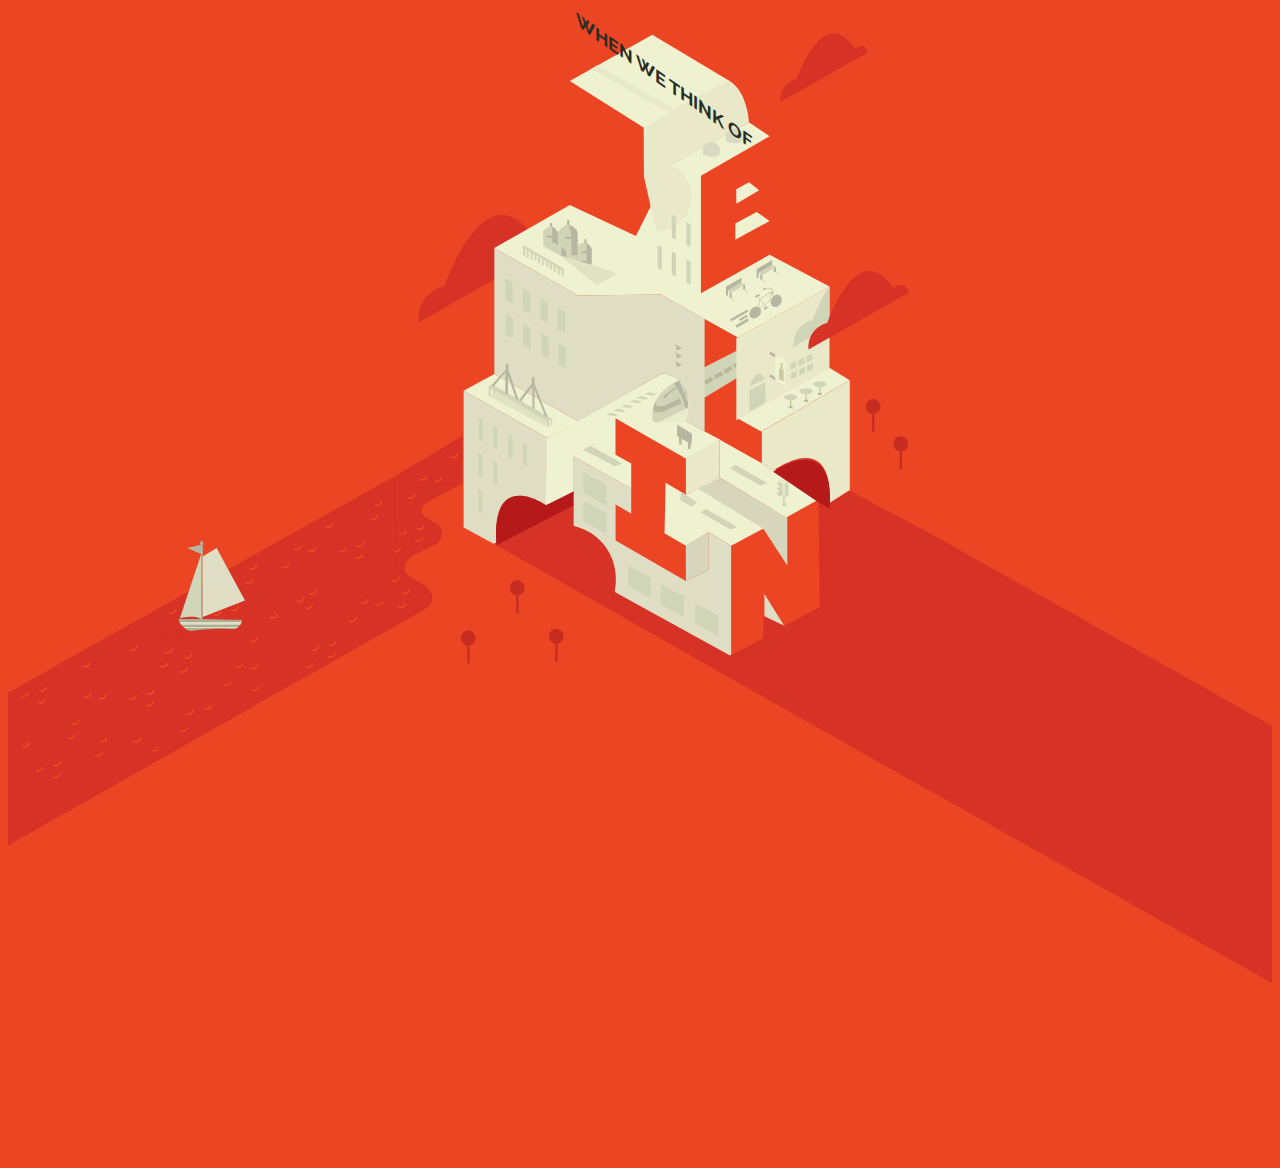
==== commit 2424b9c5: "Vuurwerk, js, fiets update" ====
--- a/index.html
+++ b/index.html
@@ -6,8 +6,73 @@
 	<title>When we look at Berlin</title>
 	<meta name="viewport" content="width=device-width, initial-scale=1">
 	<link rel="stylesheet" href="css.css">
+	<link href="https://fonts.googleapis.com/css2?family=Raleway:wght@900&display=swap" rel="stylesheet">
 </head>
 <body>
+
+<h1>WHEN WE THINK OF</h1>
+
+<section id="vuurwerk" class="hidden">
+	<div class="firework" id="firework1">
+	<div class="explosion"></div>
+	<div class="explosion"></div>
+	<div class="explosion"></div>
+	<div class="explosion"></div>
+	<div class="explosion"></div>
+	<div class="explosion"></div>
+	<div class="explosion"></div>
+	<div class="explosion"></div>
+	<div class="explosion"></div>
+	<div class="explosion"></div>
+	<div class="explosion"></div>
+	<div class="explosion"></div>
+</div>
+
+	<div class="firework" id="firework2">
+	<div class="explosion"></div>
+	<div class="explosion"></div>
+	<div class="explosion"></div>
+	<div class="explosion"></div>
+	<div class="explosion"></div>
+	<div class="explosion"></div>
+	<div class="explosion"></div>
+	<div class="explosion"></div>
+	<div class="explosion"></div>
+	<div class="explosion"></div>
+	<div class="explosion"></div>
+	<div class="explosion"></div>
+</div>
+
+<div class="firework" id="firework3">
+	<div class="explosion"></div>
+	<div class="explosion"></div>
+	<div class="explosion"></div>
+	<div class="explosion"></div>
+	<div class="explosion"></div>
+	<div class="explosion"></div>
+	<div class="explosion"></div>
+	<div class="explosion"></div>
+	<div class="explosion"></div>
+	<div class="explosion"></div>
+	<div class="explosion"></div>
+	<div class="explosion"></div>
+</div>
+
+<div class="firework" id="firework4">
+	<div class="explosion"></div>
+	<div class="explosion"></div>
+	<div class="explosion"></div>
+	<div class="explosion"></div>
+	<div class="explosion"></div>
+	<div class="explosion"></div>
+	<div class="explosion"></div>
+	<div class="explosion"></div>
+	<div class="explosion"></div>
+	<div class="explosion"></div>
+	<div class="explosion"></div>
+	<div class="explosion"></div>
+</div>
+</section>
 
 <?xml version="1.0" encoding="utf-8"?>
 <!-- Generator: Adobe Illustrator 24.1.2, SVG Export Plug-In . SVG Version: 6.00 Build 0)  -->
@@ -818,7 +883,7 @@
 <path id="Golf" class="st0" d="M276.5,1167.7c0,0,105.8-35.9,214.1-12.1"/>
 </svg>
 
+<script src="java.js"></script>
 
 </body>
-<script src="java.js"></script>
 </html>--- a/css.css
+++ b/css.css
@@ -1,60 +1,121 @@
-* {
+/*  ------------------------------ BASICS  ------------------------------*/
+body {
+	align-items: center;
 	background-color: #EB4524;
-}
-
-body {
-display: flex;
-justify-content: center;
-align-items: center;
+	display: flex;
+	justify-content: center;
+}
+
+svg, h1 {
+	animation: verschijnen 5s;
 }
 
 svg {
-	width: 100vw;
 	height: 90vw;
 	display: block;
 	margin: auto;
-}
-
-#Schaduw_wolk_voorgrond_5{
+	position: relative;
+	z-index: 1;
+}
+
+@keyframes verschijnen {
+	from {
+        opacity:0;
+    }
+    to {
+        opacity:1;
+    }
+}
+
+/*  ------------------------------ NEON LETTERS ANIMATIE  ------------------------------*/
+h1 {
+	font-family: 'Raleway', sans-serif;
+	font-size: 18px;
+	color: #272C25;
+	position: absolute;
+	top: 4.5vw;
+	left: 45vw;
+	transform: skew(0deg, 35deg);
+	z-index: 2;
+}
+
+h1:hover {
+	text-shadow: 0 0 0.6rem #fff5e6, 0 0 1.5rem #ffdb65, -0.2rem 0.1rem 1rem #ffdb65, 
+	0.2rem 0.1rem 1rem #ffdb65, 0 -0.5rem 2rem #ffcc24, 0 0.5rem 3rem #ffcc24;
+	top: 4.5vw;
+	left: 45vw;
+	transform: skew(0deg, 35deg);
+	animation: blink 3s infinite;
+}
+
+
+@keyframes blink {
+  78% {
+    color: inherit;
+    text-shadow: inherit;
+  }
+  79%{
+     color: #333;
+  }
+  80% {
+    
+    text-shadow: none;
+  }
+  81% {
+    color: inherit;
+    text-shadow: inherit;
+  }
+  82% {
+    color: #333;
+    text-shadow: none;
+  }
+  83% {
+    color: inherit;
+    text-shadow: inherit;
+  }
+  92% {
+    color: #333;
+    text-shadow: none;
+  }
+  92.5% {
+    color: inherit;
+    text-shadow: inherit;
+  }
+}
+
+
+
+/*  --------------------------------- WOLK ANIMATIES  ---------------------------------*/
+#Schaduw_wolk_voorgrond_5, #Wolkjes_achter_gebouw, #Wolkje_voor_gebouw{
 	animation-name: zweef;
 	animation-duration: 3s;
     animation-iteration-count: infinite;
     animation-timing-function: ease-in-out;
 }
 
-#Wolkjes_achter_gebouw {
-	animation-name: zweef;
-	animation-duration: 3s;
-    animation-iteration-count: infinite;
-    animation-timing-function: ease-in-out;
-}
-
-#Wolkje_voor_gebouw {
-	animation-name: zweef;
-	animation-duration: 3s;
-    animation-iteration-count: infinite;
-    animation-timing-function: ease-in-out;
-}
-
-
 @keyframes zweef {
   from { transform: translate(0,  0px); }
     65%  { transform: translate(0, 15px); }
     to   { transform: translate(0, -0px); }    
 }
 
+
+
+/*  ------------------------------ LETTERS ANIMATIE  ------------------------------*/
 #B {
 	opacity:0; 
 	animation:verschijnen ease-in 1s;
 	animation-fill-mode:forwards;
 	animation-duration:2s;
+	animation-delay: 2.5s;
 }
 
 #Achter_B {
 	opacity:0; 
 	animation:verschijnen ease-in 1s;
 	animation-fill-mode:forwards;
-	animation-duration:4s;
+	animation-duration:2s;
+	animation-delay: 2.5s;
 }
 
 #E {
@@ -62,7 +123,7 @@
 	animation:verschijnen ease-in 1s;
 	animation-fill-mode:forwards;
 	animation-duration:2s;
-	animation-delay: 0.7s;
+	animation-delay: 3.2s;
 } 
 
 #R {
@@ -70,7 +131,7 @@
 	animation:verschijnen ease-in 1s;
 	animation-fill-mode:forwards;
 	animation-duration:2s;
-	animation-delay: 0.7s;
+	animation-delay: 3.2s;
 }
 
 #L {
@@ -78,7 +139,7 @@
 	animation:verschijnen ease-in 1s;
 	animation-fill-mode:forwards;
 	animation-duration:2s;
-	animation-delay: 1.4s;
+	animation-delay: 3.9s;
 }
 
 #I {
@@ -86,6 +147,7 @@
 	animation:verschijnen ease-in 1s;
 	animation-fill-mode:forwards;
 	animation-duration:2s;
+	animation-delay: 2.5s;
 }
 
 #N {
@@ -93,7 +155,7 @@
 	animation:verschijnen ease-in 1s;
 	animation-fill-mode:forwards;
 	animation-duration:2s;
-	animation-delay: 1.4s;
+	animation-delay: 3.9s;
 }
 
 
@@ -103,6 +165,11 @@
 }
 
 
+
+
+
+
+/*  ------------------------------ BOOM ANIMATIES  ------------------------------*/
 #Boom_1 {
 	animation:groei ease-in 1s;
 	animation-duration: 2s;
@@ -152,6 +219,11 @@
 	
 }
 
+
+
+
+
+/*  ------------------------------ TREIN HOVER ANIMATIE  ------------------------------*/
 #Trein_2_ {
 	transition: transform 0.5s;
 }
@@ -161,6 +233,19 @@
   }
 
 
+
+/*  ------------------------------ TREIN HOVER ANIMATIE  ------------------------------*/
+#Fiets {
+	transition: transform 0.5s;
+}
+  
+ #Fiets:hover {
+    transform: translate(25px, -10px);
+  }
+
+
+
+/*  ------------------------------ BOOT ANIMATIE  ------------------------------*/
 #Boot {
 	animation: boot;
 	animation-duration: 5s;
@@ -180,3 +265,175 @@
 	}
 }
 
+
+
+
+/*  ------------------------------ VUURWERK ANIMATIE ------------------------------*/
+.hidden {
+	display: none;
+}
+
+.show {
+	display: block;
+}
+
+
+#vuurwerk {
+	margin: 0;
+	padding: 0;
+	height: 100vh;
+	justify-content: center;
+	align-items: center;
+	background-color: #2c2f69;
+}
+
+.firework {
+	position: relative;
+}
+
+.explosion {
+	position: absolute;
+	left: 20vw;
+	bottom: 0;
+	width: 4px;
+	height: 80px;
+	transform-origin: 50% 100%;
+	overflow: hidden;
+}
+
+.explosion:nth-child(1) {
+	transform: rotate(0deg) translateY(-15px);
+}
+
+.explosion:nth-child(2) {
+	transform: rotate(30deg) translateY(-15px);
+}
+
+.explosion:nth-child(3) {
+	transform: rotate(60deg) translateY(-15px);
+}
+
+.explosion:nth-child(4) {
+	transform: rotate(90deg) translateY(-15px);
+}
+
+.explosion:nth-child(5) {
+	transform: rotate(120deg) translateY(-15px);
+}
+
+.explosion:nth-child(6) {
+	transform: rotate(150deg) translateY(-15px);
+}
+
+.explosion:nth-child(7) {
+	transform: rotate(180deg) translateY(-15px);
+}
+
+.explosion:nth-child(8) {
+	transform: rotate(210deg) translateY(-15px);
+}
+
+.explosion:nth-child(9) {
+	transform: rotate(240deg) translateY(-15px);
+}
+
+.explosion:nth-child(10) {
+	transform: rotate(270deg) translateY(-15px);
+}
+
+.explosion:nth-child(11) {
+	transform: rotate(300deg) translateY(-15px);
+}
+
+.explosion:nth-child(12) {
+	transform: rotate(330deg) translateY(-15px);
+}
+
+.explosion:before {
+	content: "";
+	position: absolute;
+	left: 0;
+	right: 0;
+	top: 100%;
+	height: 40px;
+	background-color: #f5cf52;
+	animation: explosion 4s ease-in-out infinite;
+}
+
+@keyframes explosion {
+	0% {
+		top: 100%;
+	}
+	33%, 100% {
+		top: -50%;
+	}
+}
+
+
+#firework2 {
+	left: 70vw;
+	top: 10vw;
+	transform: scale(0.5);
+}
+
+#firework3 {
+	left: 70vw;
+	top: 5vw;
+	transform: scale(0.8);
+}
+
+#firework4 {
+	left: 4vw;
+	top: 20vw;
+	transform: scale(0.3);
+}
+
+
+
+
+
+/*  --------------------------------- RAMEN ---------------------------------*/
+
+
+/*  --------------------------------- MOBILE FORMAAT ---------------------------------*/
+@media screen and (max-width: 590px)  {
+
+	svg {
+		top: 200px;
+	}
+
+	h1 {
+		top: 5vw;
+		right: 60vw;
+		text-align: center;
+		font-size: 28px;
+	}
+
+	#firework2 {
+	left: 70vw;
+	top: 80vw;
+	transform: scale(0.5);
+}
+
+#firework3 {
+	left: 70vw;
+	top: 60vw;
+	transform: scale(0.8);
+}
+
+#firework4 {
+	left: 4vw;
+	top: 40vw;
+	transform: scale(0.3);
+}
+
+#firework1 {
+	left: 20vw;
+	top: 50vw;
+	transform: scale(0.3);
+}
+
+
+}
+
+
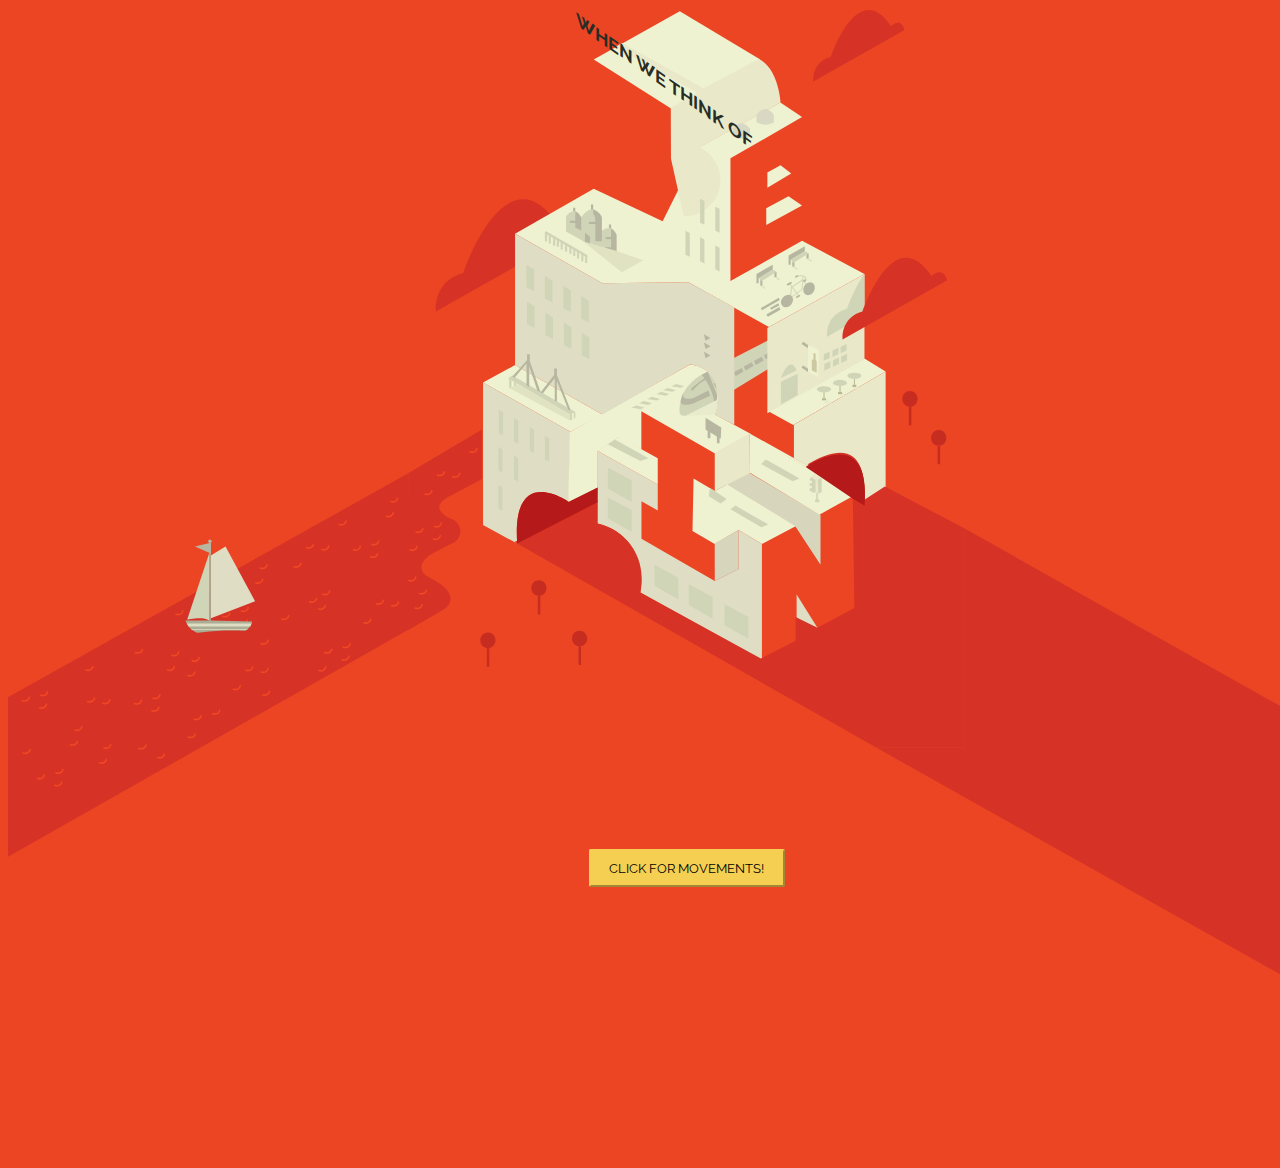
==== commit a8a9bbf5: "Buttom vervanging" ====
--- a/index.html
+++ b/index.html
@@ -883,6 +883,8 @@
 <path id="Golf" class="st0" d="M276.5,1167.7c0,0,105.8-35.9,214.1-12.1"/>
 </svg>
 
+<button class="button">Click for movements!</button>
+
 <script src="java.js"></script>
 
 </body>
--- a/css.css
+++ b/css.css
@@ -1,9 +1,7 @@
 /*  ------------------------------ BASICS  ------------------------------*/
 body {
-	align-items: center;
 	background-color: #EB4524;
-	display: flex;
-	justify-content: center;
+	font-family: 'Raleway', sans-serif;
 }
 
 svg, h1 {
@@ -29,7 +27,6 @@
 
 /*  ------------------------------ NEON LETTERS ANIMATIE  ------------------------------*/
 h1 {
-	font-family: 'Raleway', sans-serif;
 	font-size: 18px;
 	color: #272C25;
 	position: absolute;
@@ -392,8 +389,26 @@
 
 
 
-/*  --------------------------------- RAMEN ---------------------------------*/
-
+/*  --------------------------------- BUTTON ---------------------------------*/
+
+.button {
+	position: absolute;
+	padding:0.7em 1.4em;
+ 	margin:0 0.3em 0.3em 0;
+	bottom: 1vw;
+	left: 46%;
+	z-index: 2;
+	font-weight:400;
+	text-transform:uppercase;
+	background-color: #f5cf52;
+	font-family: 'Raleway', sans-serif;
+	border-radius: 2px;
+	border-color: #f5cf52;
+}
+
+.button:hover {
+ backgorund-color: #f7be00;
+}
 
 /*  --------------------------------- MOBILE FORMAAT ---------------------------------*/
 @media screen and (max-width: 590px)  {
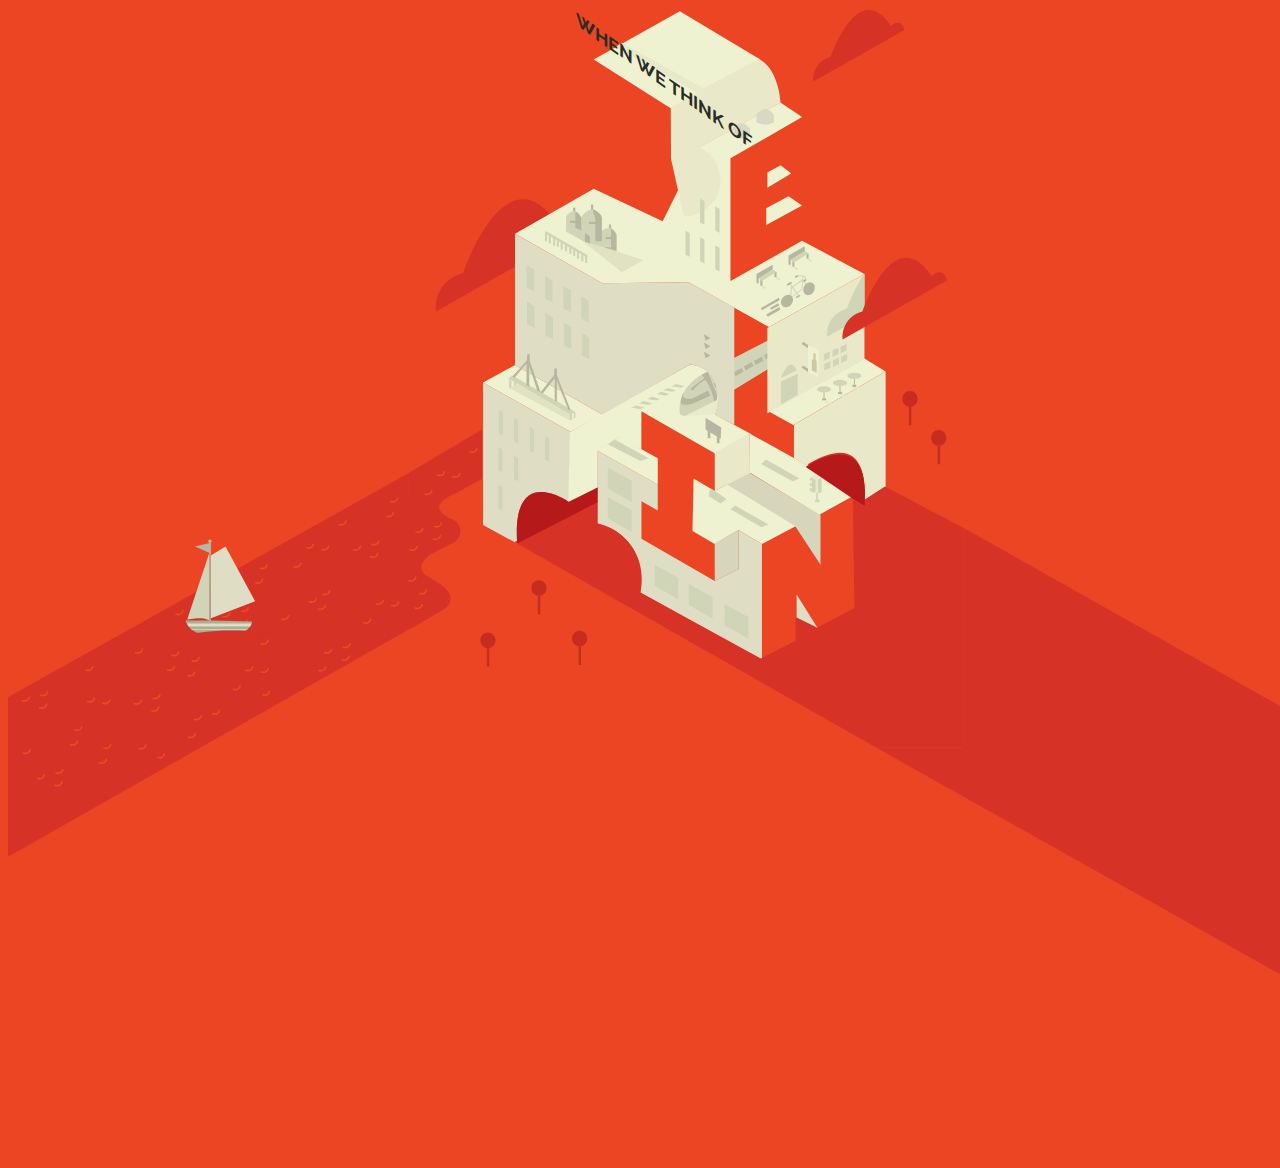
==== commit 59e0d984: "Animation fix" ====
--- a/index.html
+++ b/index.html
@@ -74,8 +74,7 @@
 </div>
 </section>
 
-<?xml version="1.0" encoding="utf-8"?>
-<!-- Generator: Adobe Illustrator 24.1.2, SVG Export Plug-In . SVG Version: 6.00 Build 0)  -->
+
 <svg version="1.1" id="Laag_1" xmlns="http://www.w3.org/2000/svg" xmlns:xlink="http://www.w3.org/1999/xlink" x="0px" y="0px"
 	 viewBox="0 0 2429 2123.3" style="enable-background:new 0 0 2429 2123.3;" xml:space="preserve">
 <style type="text/css">
@@ -883,8 +882,6 @@
 <path id="Golf" class="st0" d="M276.5,1167.7c0,0,105.8-35.9,214.1-12.1"/>
 </svg>
 
-<button class="button">Click for movements!</button>
-
 <script src="java.js"></script>
 
 </body>
--- a/css.css
+++ b/css.css
@@ -266,14 +266,14 @@
 
 
 /*  ------------------------------ VUURWERK ANIMATIE ------------------------------*/
-.hidden {
+/*.hidden {
 	display: none;
 }
 
 .show {
 	display: block;
-}
-
+	display: inline;
+}
 
 #vuurwerk {
 	margin: 0;
@@ -384,34 +384,16 @@
 	top: 20vw;
 	transform: scale(0.3);
 }
-
+*/
 
 
 
 
 /*  --------------------------------- BUTTON ---------------------------------*/
 
-.button {
-	position: absolute;
-	padding:0.7em 1.4em;
- 	margin:0 0.3em 0.3em 0;
-	bottom: 1vw;
-	left: 46%;
-	z-index: 2;
-	font-weight:400;
-	text-transform:uppercase;
-	background-color: #f5cf52;
-	font-family: 'Raleway', sans-serif;
-	border-radius: 2px;
-	border-color: #f5cf52;
-}
-
-.button:hover {
- backgorund-color: #f7be00;
-}
 
 /*  --------------------------------- MOBILE FORMAAT ---------------------------------*/
-@media screen and (max-width: 590px)  {
+/*@media screen and (max-width: 590px)  {
 
 	svg {
 		top: 200px;
@@ -449,6 +431,6 @@
 }
 
 
-}
-
-
+}*/
+
+
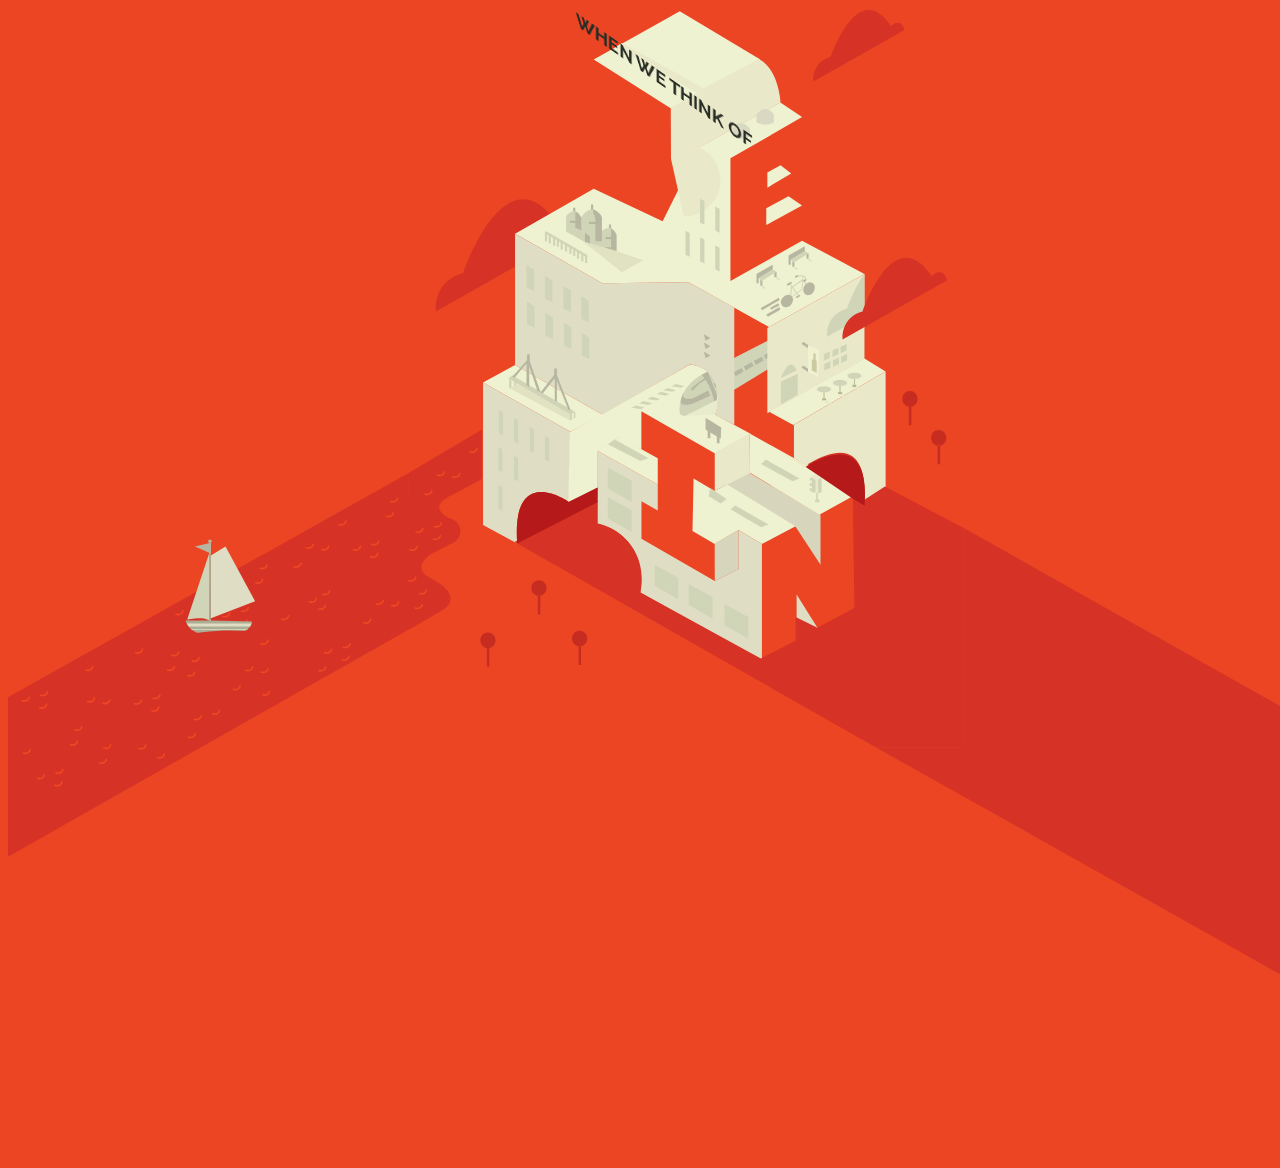
==== commit 1794c8b1: "Vliegtuig fix" ====
--- a/index.html
+++ b/index.html
@@ -1,5 +1,6 @@
 <!DOCTYPE html>
 <html>
+
 <head>
 	<meta charset="utf-8">
 	<meta http-equiv="X-UA-Compatible" content="IE=edge">
@@ -8,881 +9,1033 @@
 	<link rel="stylesheet" href="css.css">
 	<link href="https://fonts.googleapis.com/css2?family=Raleway:wght@900&display=swap" rel="stylesheet">
 </head>
+
 <body>
 
-<h1>WHEN WE THINK OF</h1>
-
-<section id="vuurwerk" class="hidden">
-	<div class="firework" id="firework1">
-	<div class="explosion"></div>
-	<div class="explosion"></div>
-	<div class="explosion"></div>
-	<div class="explosion"></div>
-	<div class="explosion"></div>
-	<div class="explosion"></div>
-	<div class="explosion"></div>
-	<div class="explosion"></div>
-	<div class="explosion"></div>
-	<div class="explosion"></div>
-	<div class="explosion"></div>
-	<div class="explosion"></div>
-</div>
-
-	<div class="firework" id="firework2">
-	<div class="explosion"></div>
-	<div class="explosion"></div>
-	<div class="explosion"></div>
-	<div class="explosion"></div>
-	<div class="explosion"></div>
-	<div class="explosion"></div>
-	<div class="explosion"></div>
-	<div class="explosion"></div>
-	<div class="explosion"></div>
-	<div class="explosion"></div>
-	<div class="explosion"></div>
-	<div class="explosion"></div>
-</div>
-
-<div class="firework" id="firework3">
-	<div class="explosion"></div>
-	<div class="explosion"></div>
-	<div class="explosion"></div>
-	<div class="explosion"></div>
-	<div class="explosion"></div>
-	<div class="explosion"></div>
-	<div class="explosion"></div>
-	<div class="explosion"></div>
-	<div class="explosion"></div>
-	<div class="explosion"></div>
-	<div class="explosion"></div>
-	<div class="explosion"></div>
-</div>
-
-<div class="firework" id="firework4">
-	<div class="explosion"></div>
-	<div class="explosion"></div>
-	<div class="explosion"></div>
-	<div class="explosion"></div>
-	<div class="explosion"></div>
-	<div class="explosion"></div>
-	<div class="explosion"></div>
-	<div class="explosion"></div>
-	<div class="explosion"></div>
-	<div class="explosion"></div>
-	<div class="explosion"></div>
-	<div class="explosion"></div>
-</div>
+<img src="Images/Kaart.png" id="kaart" class="hidden">
+
+
+	<h1>WHEN WE THINK OF</h1>
+<div class="test">
+	<section id="vuurwerk" class="hidden">
+		<div class="firework" id="firework1">
+			<div class="explosion"></div>
+			<div class="explosion"></div>
+			<div class="explosion"></div>
+			<div class="explosion"></div>
+			<div class="explosion"></div>
+			<div class="explosion"></div>
+			<div class="explosion"></div>
+			<div class="explosion"></div>
+			<div class="explosion"></div>
+			<div class="explosion"></div>
+			<div class="explosion"></div>
+			<div class="explosion"></div>
+		</div>
+
+		<div class="firework" id="firework2">
+			<div class="explosion"></div>
+			<div class="explosion"></div>
+			<div class="explosion"></div>
+			<div class="explosion"></div>
+			<div class="explosion"></div>
+			<div class="explosion"></div>
+			<div class="explosion"></div>
+			<div class="explosion"></div>
+			<div class="explosion"></div>
+			<div class="explosion"></div>
+			<div class="explosion"></div>
+			<div class="explosion"></div>
+		</div>
+
+		<div class="firework" id="firework3">
+			<div class="explosion"></div>
+			<div class="explosion"></div>
+			<div class="explosion"></div>
+			<div class="explosion"></div>
+			<div class="explosion"></div>
+			<div class="explosion"></div>
+			<div class="explosion"></div>
+			<div class="explosion"></div>
+			<div class="explosion"></div>
+			<div class="explosion"></div>
+			<div class="explosion"></div>
+			<div class="explosion"></div>
+		</div>
+
+		<div class="firework" id="firework4">
+			<div class="explosion"></div>
+			<div class="explosion"></div>
+			<div class="explosion"></div>
+			<div class="explosion"></div>
+			<div class="explosion"></div>
+			<div class="explosion"></div>
+			<div class="explosion"></div>
+			<div class="explosion"></div>
+			<div class="explosion"></div>
+			<div class="explosion"></div>
+			<div class="explosion"></div>
+			<div class="explosion"></div>
+		</div>
+	</section>
+
+<section id="vlieg" class="hidden">
+<svg viewBox="0 0 3387 1270">
+  <path id="planePath" class="planePath" d="M-226 626c439,4 636,-213 934,-225 755,-31 602,769 1334,658 562,-86 668,-698 266,-908 -401,-210 -893,189 -632,630 260,441 747,121 1051,91 360,-36 889,179 889,179" />
+  <g id="plane">
+    <polygon class="fil1" points="-141,-10 199,0 -198,-72 -188,-61 -171,-57 -184,-57 " />
+    <polygon class="fil2" points="199,0 -141,-10 -163,63 -123,9 " />
+    <polygon class="fil3" points="-95,39 -113,32 -123,9 -163,63 -105,53 -108,45 -87,48 -90,45 -103,41 -94,41 " />
+    <path class="fil4" d="M-87 48l-21 -3 3 8 19 -4 -1 -1zm-26 -16l18 7 -2 -1 32 -7 -29 1 11 -4 -24 -1 -16 -18 10 23zm10 9l13 4 -4 -4 -9 0z" />
+    <polygon class="fil1" points="-83,28 -94,32 -65,31 -97,38 -86,49 -67,70 199,0 -123,9 -107,27 " />
+  </g>
+  <g id="vliegtuig">
+	<path id="Achtervleugel_2" class="st0" d="M20,67L0,35c0,0-1-10,10-8l48,30L20,67z"/>
+	<path id="Achtervleugel_1" class="st1" d="M41.8,46.9c0,0-14,9.9-34.4,0L0,35c0,0-1-10,10-8L41.8,46.9z"/>
+	<path id="Romp" class="st2" d="M58,57l89-22c0,0,8-4,16-3l45,3c0,0,10,3,6,19c0,0-25,18-105,37c0,0-29,5-55,3c0,0-19-4-38-11
+		c0,0-13-11,5-16L58,57z"/>
+	<path id="Vleugel" class="st1" d="M113,73L71,10c0,0-6-8,8-10l87,58L113,73z"/>
+	<polygon id="Streep" class="st1" points="39.7,90.5 214.9,43.5 214.9,49.3 49.3,94.5 	"/>
+	<path id="Raam" class="st3" d="M179.8,32.8c0,0,4.2,14.2,14.2,7.2l14-5L179.8,32.8z"/>
+</g>
+  <animateMotion xlink:href="#vliegtuig" dur="5s" repeatCount="indefinite" rotate="auto">
+    <mpath xlink:href="#planePath" />
+  </animateMotion> 
+</svg>
 </section>
 
 
-<svg version="1.1" id="Laag_1" xmlns="http://www.w3.org/2000/svg" xmlns:xlink="http://www.w3.org/1999/xlink" x="0px" y="0px"
-	 viewBox="0 0 2429 2123.3" style="enable-background:new 0 0 2429 2123.3;" xml:space="preserve">
-<style type="text/css">
-	.st0{fill:#D73226;}
-	.st1{fill:#EFF2D1;}
-	.st2{fill:#E9E8C9;}
-	.st3{fill:#D9D9C3;}
-	.st4{fill:#DFDEC4;}
-	.st5{fill:#D1D5B8;}
-	.st6{fill:#B7B7A1;}
-	.st7{fill:#D7D6BC;}
-	.st8{fill:none;stroke:#D1D5B8;stroke-width:2;stroke-miterlimit:10;}
-	.st9{fill:#E0E2C2;}
-	.st10{fill:#CCC9A2;}
-	.st11{fill:#BBB98F;}
-	.st12{fill:#E8EBCC;}
-	.st13{fill:#272C25;}
-	.st14{fill:#F04824;}
-	.st15{fill:#B61919;}
-	.st16{fill:#C72C21;}
-	.st17{fill:#ABAD95;}
-	.st18{fill:#1A7A70;}
-</style>
-<polygon class="st0" points="0,1564.3 739.4,1145.1 738.6,857.1 0,1270.5 "/>
-<g id="Wolkjes_achter_gebouw">
-	<path id="Wolk_2" class="st0" d="M1484.4,135.4c0,0-4-35,32-45c0,0,50-148,111-57c0,0,18-18,25,7L1484.4,135.4z"/>
-	<path id="Wolk_1" class="st0" d="M788.6,559.3c0,0-6.3-55,50.3-70.7c0,0,78.6-232.5,174.4-89.6c0,0,28.3-28.3,39.3,11L788.6,559.3z
-		"/>
-</g>
-<g id="Gebouw">
-	<polyline id="_x31_" class="st1" points="1079.6,95.1 1238.2,6.1 1386.6,95.1 1222.8,185.5 1079.6,95.1 	"/>
-	<path id="_x33_" class="st1" d="M1423.6,174.1l40,27l-132,76v226l132-74l115,61l-176,98l-148.3-82.8l-158.7,1.8l-161-91l145-83
-		c42.3,20,84.7,40,127,60c22.7-45.7,45.3-91.3,68-137L1423.6,174.1z"/>
-	<path id="_x32_" class="st2" d="M1119.6,72.1c50.1,28,100.3,56.1,150.4,84.1l-48.4,28.2l0.4,93.6c7.9,35.3,15.7,70.7,23.6,106
+	<svg version="1.1" id="Laag_1" xmlns="http://www.w3.org/2000/svg" xmlns:xlink="http://www.w3.org/1999/xlink" x="0px"
+		y="0px" viewBox="0 0 2429 2123.3" style="enable-background:new 0 0 2429 2123.3;" xml:space="preserve">
+		<style type="text/css">
+			.st0 {
+				fill: #D73226;
+			}
+
+			.st1 {
+				fill: #EFF2D1;
+			}
+
+			.st2 {
+				fill: #E9E8C9;
+			}
+
+			.st3 {
+				fill: #D9D9C3;
+			}
+
+			.st4 {
+				fill: #DFDEC4;
+			}
+
+			.st5 {
+				fill: #D1D5B8;
+			}
+
+			.st6 {
+				fill: #B7B7A1;
+			}
+
+			.st7 {
+				fill: #D7D6BC;
+			}
+
+			.st8 {
+				fill: none;
+				stroke: #D1D5B8;
+				stroke-width: 2;
+				stroke-miterlimit: 10;
+			}
+
+			.st9 {
+				fill: #E0E2C2;
+			}
+
+			.st10 {
+				fill: #CCC9A2;
+			}
+
+			.st11 {
+				fill: #BBB98F;
+			}
+
+			.st12 {
+				fill: #E8EBCC;
+			}
+
+			.st13 {
+				fill: #272C25;
+			}
+
+			.st14 {
+				fill: #F04824;
+			}
+
+			.st15 {
+				fill: #B61919;
+			}
+
+			.st16 {
+				fill: #C72C21;
+			}
+
+			.st17 {
+				fill: #ABAD95;
+			}
+
+			.st18 {
+				fill: #1A7A70;
+			}
+		</style>
+		<polygon class="st0" points="0,1564.3 739.4,1145.1 738.6,857.1 0,1270.5 " />
+		<g id="Wolkjes_achter_gebouw">
+			<path id="Wolk_2" class="st0"
+				d="M1484.4,135.4c0,0-4-35,32-45c0,0,50-148,111-57c0,0,18-18,25,7L1484.4,135.4z" />
+			<path id="Wolk_1" class="st0" d="M788.6,559.3c0,0-6.3-55,50.3-70.7c0,0,78.6-232.5,174.4-89.6c0,0,28.3-28.3,39.3,11L788.6,559.3z
+		" />
+		</g>
+		<g id="Gebouw">
+			<polyline id="_x31_" class="st1" points="1079.6,95.1 1238.2,6.1 1386.6,95.1 1222.8,185.5 1079.6,95.1 	" />
+			<path id="_x33_" class="st1" d="M1423.6,174.1l40,27l-132,76v226l132-74l115,61l-176,98l-148.3-82.8l-158.7,1.8l-161-91l145-83
+		c42.3,20,84.7,40,127,60c22.7-45.7,45.3-91.3,68-137L1423.6,174.1z" />
+			<path id="_x32_" class="st2" d="M1119.6,72.1c50.1,28,100.3,56.1,150.4,84.1l-48.4,28.2l0.4,93.6c7.9,35.3,15.7,70.7,23.6,106
 		c32.2,0.2,60-22.6,66.2-53.7c5.9-29.6-9.2-60.1-36.8-73.5l149-82.5c0,0-3-61.4-40-80.5l-102,54.3l-150-83.5
-		C1127.9,67.2,1123.7,69.7,1119.6,72.1z"/>
-	<g id="Torentjes_op_3">
-		<path class="st3" d="M1367.6,236.5c-2.4,1.5-6.1,3.3-10.9,4.1c-10.3,1.7-18.4-2.6-21.1-4.1v-14c0,0,15-23,32,0
-			C1367.6,227.1,1367.6,231.8,1367.6,236.5z"/>
-		<path class="st3" d="M1411.6,210.5c-2.4,1.5-6.1,3.3-10.9,4.1c-10.3,1.7-18.4-2.6-21.1-4.1v-14c0,0,15-23,32,0
-			C1411.6,201.1,1411.6,205.8,1411.6,210.5z"/>
-	</g>
-	<polyline id="_x36_" class="st1" points="1401.4,743.3 1578.5,645.9 1617.5,670.2 1447.4,768.7 1401.4,743.3 	"/>
-	<polygon id="_x38_" class="st1" points="934.6,658.1 1095.6,749.1 1036.6,781.1 875.6,690.1 	"/>
-	<path id="_x39_" class="st4" d="M875.6,690.1l161,91l-3,129c0,0-106-74-95,77l-63-34V690.1z"/>
-	<path id="_x31_8" class="st2" d="M1448.6,768.1l169-98v217l-39,23c0,0,16-143-103-65l-27-15V768.1"/>
-	<path id="_x37_" class="st1" d="M1035.6,781.6l221.3-124.5c0,0,69.4,2,46.3,92.1l65.4,35.4l-65.4,36.4l-135.8-77.9v70.8l-40.2-23.3
-		l-40.2,26.3v66.8l-54.4,28.4L1035.6,781.6z"/>
-	<g id="Trein_2_">
-		<g id="Trein_1_">
-			<path class="st5" d="M1289.8,670.2c0,0,24.9,22,15.9,53l-50,26c0,0-18,9-18-7S1241.9,692.3,1289.8,670.2z"/>
-			<path class="st6" d="M1244.8,710.4c0,0-5.1,13.8,17.9,8.8l28.1-14.3l3.6,9.6l-32.7,14.7c0,0-26.8,8.5-20.9-8.7
-				C1246.7,703.2,1244.8,710.4,1244.8,710.4z"/>
-			<path class="st6" d="M1278.7,676.4c0,0,17.9,19.1,23,48.9l8.1-4.2c0-4.8-0.4-10.5-1.9-16.8c-3.8-16.6-12.5-28.1-18.1-34.2
-				C1286.2,672.2,1282.4,674.3,1278.7,676.4z"/>
-			<path class="st6" d="M1259.9,702.1c0,0-2,6,3,2s6.8-10.6,22.9-18.3l-2.2-3.2C1283.6,682.5,1258.9,700.1,1259.9,702.1z"/>
-		</g>
-		<path class="st5" d="M1289.8,670.1l142.9-73.7c0,0,20.2,14,21,36.9l-143.9,87.9L1289.8,670.1z"/>
-		<polygon class="st6" points="1300.6,692 1315.2,684.3 1318.7,690.9 1304.3,699.4 		"/>
-		<polygon class="st6" points="1319.1,681.9 1333.7,674.2 1337.2,680.8 1322.8,689.3 		"/>
-		<polygon class="st6" points="1337.6,671.3 1352.2,663.5 1355.7,670.2 1341.3,678.6 		"/>
-		<polygon class="st6" points="1356.1,660.7 1370.7,652.9 1374.3,659.6 1359.8,668 		"/>
-		<polygon class="st6" points="1374.6,650.6 1389.2,642.8 1392.8,649.5 1378.3,657.9 		"/>
-		<polygon class="st6" points="1393.2,639.9 1407.7,632.1 1411.3,638.8 1396.8,647.2 		"/>
-		<polygon class="st6" points="1411.3,629.7 1425.9,621.9 1429.4,628.6 1414.9,637 		"/>
-		<polygon class="st6" points="1429.4,619.6 1444,611.9 1447.5,618.5 1433.1,627 		"/>
-	</g>
-	<polyline id="_x35_" class="st2" points="1399.6,589.6 1578.6,490.1 1578.6,647.6 1399.6,747.1 1399.6,589.6 	"/>
-	<path id="_x34_" class="st4" d="M934.6,416.1v242l161,91l161-92c0,0,69,3,47,93l35,18v-216l-84.3-46.8l-158.7,1.8L934.6,416.1z"/>
-	<polyline id="_x31_4" class="st7" points="1497.6,934.4 1497.6,1026.1 1451.7,956.1 1320.6,876.9 1364,855.1 1497.6,934.4 	"/>
-	<polygon id="_x31_3" class="st1" points="1325.6,878.1 1451.6,955.1 1389.6,988.1 1346.6,962.1 1302.6,988.1 1261.6,964.1 
-		1263.6,867.1 1302.6,890.1 	"/>
-	<polygon id="_x31_1" class="st7" points="1346.6,962.1 1346.6,1034.1 1302.6,1056.1 1302.6,987.1 	"/>
-	<path id="_x31_0" class="st4" d="M1346.6,962.1l43,26v214l-224-125c0,0,17-103-79-127v-134l111,62.2v47.8l-30-17v69l135,78l44-22
-		V962.1z"/>
-	<polygon id="_x31_2" class="st1" points="1086.6,816.1 1128.6,789.1 1167.6,813.1 1197.6,830.1 1197.6,878.3 	"/>
-	<g id="Ramen_3">
-		<polygon class="st5" points="1275.6,351.7 1283.6,355.7 1283.6,399.7 1275.6,395.7 		"/>
-		<polygon class="st5" points="1303.6,366.1 1311.6,370.1 1311.6,414.1 1303.6,410.1 		"/>
-		<polygon class="st5" points="1303.6,437.7 1311.6,441.7 1311.6,485.7 1303.6,481.7 		"/>
-		<polygon class="st5" points="1275.6,422.7 1283.6,426.7 1283.6,470.7 1275.6,466.7 		"/>
-		<polygon class="st5" points="1248.6,410.7 1256.6,414.7 1256.6,458.7 1248.6,454.7 		"/>
-	</g>
-	<g id="Hekje_naast_kerk">
-		<polygon class="st5" points="992.6,412.1 1067.6,455.1 1067.6,460.1 989.6,415.1 		"/>
-		<rect x="989.6" y="412.1" class="st5" width="4" height="18"/>
-		<rect x="996.6" y="416.1" class="st5" width="4" height="18"/>
-		<rect x="1004.6" y="420.1" class="st5" width="4" height="18"/>
-		<rect x="1011.6" y="425.1" class="st5" width="4" height="15"/>
-		<rect x="1018.6" y="430.1" class="st5" width="4" height="15"/>
-		<rect x="1026.6" y="434.1" class="st5" width="4" height="15"/>
-		<rect x="1034.6" y="438.1" class="st5" width="4" height="15"/>
-		<rect x="1041.6" y="442.1" class="st5" width="4" height="15"/>
-		<rect x="1048.6" y="447.1" class="st5" width="4" height="15"/>
-		<rect x="1056.6" y="452.1" class="st5" width="4" height="15"/>
-		<rect x="1063.6" y="455.1" class="st5" width="4" height="15"/>
-	</g>
-	<g id="Fiets">
-		<polygon class="st6" points="1387.6,553.1 1420.6,534.1 1422.6,538.1 1389.6,557.1 		"/>
-		<polygon class="st6" points="1419.6,544.1 1404.6,553.1 1406.6,556.1 1421.6,548.1 		"/>
-		<polygon class="st6" points="1421.6,551.1 1397.6,565.1 1400.6,569.1 1423.6,556.1 		"/>
-		
-			<rect x="1442.1" y="506.9" transform="matrix(0.8228 -0.5684 0.5684 0.8228 -30.8832 916.7704)" class="st5" width="25" height="2"/>
-		
-			<rect x="1448.6" y="507.1" transform="matrix(0.8097 -0.5869 0.5869 0.8097 -29.2682 949.6557)" class="st5" width="1.9" height="25.8"/>
-		
-			<rect x="1451.9" y="505.9" transform="matrix(8.710726e-02 -0.9962 0.9962 8.710726e-02 832.0845 1921.3418)" class="st5" width="25" height="1.6"/>
-		
-			<rect x="1472.2" y="497.4" transform="matrix(0.8097 -0.5869 0.5869 0.8097 -20.1592 962.0417)" class="st5" width="2" height="29.5"/>
-		
-			<rect x="1429.4" y="526.5" transform="matrix(8.710726e-02 -0.9962 0.9962 8.710726e-02 791.7969 1919.0455)" class="st5" width="27.1" height="1.9"/>
-		<ellipse transform="matrix(0.5 -0.866 0.866 0.5 290.109 1537.2773)" class="st6" cx="1476.4" cy="517.4" rx="12.5" ry="10.1"/>
-		
-			<ellipse transform="matrix(0.8903 -0.4554 0.4554 0.8903 -73.3929 711.5659)" class="st6" cx="1440.1" cy="508.1" rx="5.5" ry="2"/>
-		<path class="st8" d="M1455.6,494.1c0,0,15.9-4,15,7"/>
-		
-			<ellipse transform="matrix(0.8903 -0.4554 0.4554 0.8903 -67.7158 723.9305)" class="st6" cx="1468.6" cy="502.5" rx="3.3" ry="1.8"/>
-		
-			<ellipse transform="matrix(0.8903 -0.4554 0.4554 0.8903 -65.7985 716.2892)" class="st6" cx="1453.7" cy="494.7" rx="3.3" ry="1.8"/>
-		<rect x="1452.3" y="530.1" transform="matrix(0.866 -0.5 0.5 0.866 -70.7064 799.382)" class="st6" width="8" height="3"/>
-		
-			<ellipse transform="matrix(0.6663 -0.7457 0.7457 0.6663 76.3859 1250.9335)" class="st6" cx="1435.8" cy="540.1" rx="12.5" ry="10.1"/>
-		<polygon class="st5" points="1463.6,519.1 1462.5,518.5 1444.6,532.1 1445.7,533 		"/>
-	</g>
-	<g id="Kerk">
-		<g>
-			<rect x="1041.6" y="368.1" class="st6" width="4" height="18"/>
-			<rect x="1074.6" y="362.1" class="st6" width="4" height="18"/>
-			<rect x="1107.6" y="399.1" class="st6" width="4" height="18"/>
-			<path class="st5" d="M1028.6,412.1v-28c0,0,15-21,27,0l1,2c0,0,19-33,38,0v25c0,0,17-16,27,7v30c0,0-10,8-20,5L1028.6,412.1z"/>
-			<path class="st6" d="M1045.6,375.1c1.2,0.4,2.7,1.1,4.1,2.1c4.6,3.2,6.3,8,6.9,9.9c0,7.7,0,15.3,0,23c-3.7-1.7-7.3-3.3-11-5
-				C1045.6,395.1,1045.6,385.1,1045.6,375.1z"/>
-			<rect x="1035.6" y="392.1" class="st6" width="11" height="4"/>
-			<rect x="1070.6" y="394.1" class="st6" width="17" height="4"/>
-			<rect x="1101.6" y="422.1" class="st6" width="17" height="4"/>
-			<polygon class="st6" points="1063.6,414.1 1072.6,421.1 1072.6,436.8 1063.2,431.5 			"/>
-			<path class="st6" d="M1078.6,380.1v-9c0,0,14,6,16,15v44h-12v-36C1082.6,394.1,1082.6,380.1,1078.6,380.1z"/>
-			<path class="st6" d="M1111.6,417.1v-10.6c0,0,7,3.6,10,11.6v30c0,0-11.8,8.4-21.4,4.2l0.4-11.2h11V417.1z"/>
-		</g>
-		<polyline class="st9" points="1059.7,430 1131.4,487.1 1170.9,465.1 1121.6,448.1 		"/>
-	</g>
-	<g id="Bank_links">
-		<g>
-			<polygon class="st6" points="1409.6,473.1 1379.6,490.1 1379.6,507.1 1383.6,507.1 1383.6,498.1 1409.6,482.1 			"/>
-			<polygon class="st5" points="1416.6,486.1 1409.6,482.1 1383.6,498.1 1389.6,503.1 			"/>
-			<polygon class="st6" points="1416.6,486.1 1416.6,496.1 1412.6,496.1 1412.6,488.6 			"/>
-			<polygon class="st6" points="1390.6,502.5 1390.6,512.1 1386.6,512.1 1386.6,500.6 1389.6,503.1 			"/>
-		</g>
-		<polygon class="st9" points="1386.6,512.1 1394.6,518.1 1397.6,516.1 1390.6,510.8 1390.6,512.1 		"/>
-		<polygon class="st9" points="1412.6,496.1 1420.6,502.1 1423.6,500.1 1416.6,494.8 1416.6,496.1 		"/>
-	</g>
-	<g id="Bank_rechts">
-		<g>
-			<polygon class="st6" points="1468.7,439.2 1438.7,456.2 1438.7,473.2 1442.7,473.2 1442.7,464.2 1468.7,448.2 			"/>
-			<polygon class="st5" points="1475.7,452.2 1468.7,448.2 1442.7,464.2 1448.7,469.2 			"/>
-			<polygon class="st6" points="1475.7,452.2 1475.7,462.2 1471.7,462.2 1471.7,454.8 			"/>
-			<polygon class="st6" points="1449.5,468.8 1449.6,477.1 1445.6,477.1 1445.6,466.7 1448.6,469.1 			"/>
-		</g>
-		<polygon class="st9" points="1445.6,477.1 1453.6,483.1 1456.6,481.1 1449.6,475.8 1449.6,477.1 		"/>
-		<polygon class="st9" points="1471.6,462.1 1479.6,468.1 1482.6,466.1 1475.6,460.8 1475.6,462.1 		"/>
-	</g>
-	<path id="Schaduw_wolk_voorgrond_5" class="st5" d="M1578.6,489.8c-20,28.7-32.2,64.7-32.2,64.7c-41.3,11.5-36.7,51.6-36.7,51.6
-		l68.9-38.9L1578.6,489.8L1578.6,489.8z"/>
-	<path id="_x31_6" class="st1" d="M1367.1,784.1l191.5,114.7l-63,35l-128-77L1367.1,784.1 M1367.1,784.1l105.3,63.1l3.1-2.4
-		L1367.1,784.1z"/>
-	<g id="Ramen_5">
-		<polygon class="st5" points="1503.6,650.1 1503.6,638.1 1514.6,633.1 1514.6,645.1 		"/>
-		<polygon class="st5" points="1519.6,643.2 1519.6,631.2 1530.6,626.2 1530.6,638.2 		"/>
-		<polygon class="st5" points="1534.6,636.2 1534.6,624.2 1545.6,619.2 1545.6,631.2 		"/>
-		<polygon class="st5" points="1504.6,668.2 1504.6,656.2 1515.6,651.2 1515.6,663.2 		"/>
-		<polygon class="st5" points="1520.6,661.3 1520.6,649.3 1531.6,644.3 1531.6,656.3 		"/>
-		<polygon class="st5" points="1535.6,654.3 1535.6,642.3 1546.6,637.3 1546.6,649.3 		"/>
-	</g>
-	<g id="Uithangbord">
-		<polygon class="st6" points="1465.6,615.1 1477.6,623.1 1474.6,627.1 1462.6,619.1 		"/>
-		<polygon class="st6" points="1465.5,658.7 1477.5,666.7 1474.5,670.7 1462.5,662.7 		"/>
-		<polygon class="st1" points="1474.4,621 1474.6,671.1 1493.6,680.1 1494.6,630.1 		"/>
-		<path class="st10" d="M1490.6,672.1l-9-4v-19c0,0,1-2,3-1v-12l4,1v12c0,0,2,0,2,2S1490.6,672.1,1490.6,672.1z"/>
-	</g>
-	<g id="Deur_5">
-		<path class="st5" d="M1424.6,689.1c0,1,0,41.5,0,41.5l31-17.5v-39L1424.6,689.1z"/>
-		<path class="st5" d="M1424.6,682.1c0,0,16-45,29-14L1424.6,682.1z"/>
-	</g>
-	<g id="Driehoekjes_4">
-		<polygon class="st6" points="1282.6,601.1 1294.6,608.1 1285.6,613.1 		"/>
-		<polyline class="st6" points="1285.7,628.5 1282.7,616.5 1294.7,623.5 		"/>
-		<polyline class="st6" points="1285.7,645.5 1282.7,633.5 1294.7,640.5 		"/>
-	</g>
-	<g id="Ramen_4">
-		<polygon class="st5" points="955.6,473.1 969.6,482.1 969.6,522.1 955.6,515.1 		"/>
-		<polygon class="st5" points="989.6,493.7 1003.6,502.7 1003.6,542.7 989.6,535.7 		"/>
-		<polygon class="st5" points="1023.6,511.7 1037.6,520.7 1037.6,560.7 1023.6,553.7 		"/>
-		<polygon class="st5" points="1056.6,530.7 1070.6,539.7 1070.6,579.7 1056.6,572.7 		"/>
-		<polygon class="st5" points="956.6,540.9 970.6,549.9 970.6,589.9 956.6,582.9 		"/>
-		<polygon class="st5" points="990.6,561.5 1004.6,570.5 1004.6,610.5 990.6,603.5 		"/>
-		<polygon class="st5" points="1024.6,579.5 1038.6,588.5 1038.6,628.5 1024.6,621.5 		"/>
-		<polygon class="st5" points="1057.6,598.5 1071.6,607.5 1071.6,647.5 1057.6,640.5 		"/>
-	</g>
-	<g id="Ramen_9">
-		<polygon class="st5" points="904.6,740.1 912.6,745.1 912.6,788.1 904.6,784.1 		"/>
-		<polygon class="st5" points="932.6,755.4 940.6,760.4 940.6,803.4 932.6,799.4 		"/>
-		<polygon class="st5" points="961.6,772.4 969.6,777.4 969.6,820.4 961.6,816.4 		"/>
-		<polygon class="st5" points="989.6,788.4 997.6,793.4 997.6,836.4 989.6,832.4 		"/>
-		<polygon class="st5" points="932.6,824.6 940.6,829.6 940.6,872.6 932.6,868.6 		"/>
-		<polygon class="st5" points="903.6,808.6 911.6,813.6 911.6,856.6 903.6,852.6 		"/>
-		<polygon class="st5" points="903.6,878.9 911.6,883.9 911.6,926.9 903.6,922.9 		"/>
-	</g>
-	<g id="Soort_brug">
-		<polygon class="st5" points="929.7,677.4 1045.7,744.4 1035.7,749.4 921.7,682.4 		"/>
-		<polygon class="st5" points="928,686.1 927.7,700.4 923.7,700.4 923.7,683.5 		"/>
-		<polygon class="st5" points="932.7,688.8 932.7,697.4 936.7,697.4 936.7,691.2 		"/>
-		<polygon class="st5" points="1035.7,749.4 1035.7,760.4 1039.7,758.4 1039.7,747.4 		"/>
-		<polygon class="st5" points="1045.7,744.4 1045.7,755.4 1042.7,757.4 1042.7,745.9 		"/>
-		<polygon class="st9" points="923.7,700.4 940.7,693.5 1035.7,749.4 1035.7,760.4 		"/>
-		<polygon class="st6" points="929.7,679.4 956.7,649.4 956.7,638.4 961.7,638.4 961.7,650.4 981.7,708.4 1006.7,676.4 
+		C1127.9,67.2,1123.7,69.7,1119.6,72.1z" />
+			<g id="Torentjes_op_3">
+				<path class="st3" d="M1367.6,236.5c-2.4,1.5-6.1,3.3-10.9,4.1c-10.3,1.7-18.4-2.6-21.1-4.1v-14c0,0,15-23,32,0
+			C1367.6,227.1,1367.6,231.8,1367.6,236.5z" />
+				<path class="st3" d="M1411.6,210.5c-2.4,1.5-6.1,3.3-10.9,4.1c-10.3,1.7-18.4-2.6-21.1-4.1v-14c0,0,15-23,32,0
+			C1411.6,201.1,1411.6,205.8,1411.6,210.5z" />
+			</g>
+			<polyline id="_x36_" class="st1"
+				points="1401.4,743.3 1578.5,645.9 1617.5,670.2 1447.4,768.7 1401.4,743.3 	" />
+			<polygon id="_x38_" class="st1" points="934.6,658.1 1095.6,749.1 1036.6,781.1 875.6,690.1 	" />
+			<path id="_x39_" class="st4" d="M875.6,690.1l161,91l-3,129c0,0-106-74-95,77l-63-34V690.1z" />
+			<path id="_x31_8" class="st2" d="M1448.6,768.1l169-98v217l-39,23c0,0,16-143-103-65l-27-15V768.1" />
+			<path id="_x37_" class="st1" d="M1035.6,781.6l221.3-124.5c0,0,69.4,2,46.3,92.1l65.4,35.4l-65.4,36.4l-135.8-77.9v70.8l-40.2-23.3
+		l-40.2,26.3v66.8l-54.4,28.4L1035.6,781.6z" />
+			<g id="Trein_2_">
+				<g id="Trein_1_">
+					<path class="st5"
+						d="M1289.8,670.2c0,0,24.9,22,15.9,53l-50,26c0,0-18,9-18-7S1241.9,692.3,1289.8,670.2z" />
+					<path class="st6" d="M1244.8,710.4c0,0-5.1,13.8,17.9,8.8l28.1-14.3l3.6,9.6l-32.7,14.7c0,0-26.8,8.5-20.9-8.7
+				C1246.7,703.2,1244.8,710.4,1244.8,710.4z" />
+					<path class="st6" d="M1278.7,676.4c0,0,17.9,19.1,23,48.9l8.1-4.2c0-4.8-0.4-10.5-1.9-16.8c-3.8-16.6-12.5-28.1-18.1-34.2
+				C1286.2,672.2,1282.4,674.3,1278.7,676.4z" />
+					<path class="st6"
+						d="M1259.9,702.1c0,0-2,6,3,2s6.8-10.6,22.9-18.3l-2.2-3.2C1283.6,682.5,1258.9,700.1,1259.9,702.1z" />
+				</g>
+				<path class="st5" d="M1289.8,670.1l142.9-73.7c0,0,20.2,14,21,36.9l-143.9,87.9L1289.8,670.1z" />
+				<polygon class="st6" points="1300.6,692 1315.2,684.3 1318.7,690.9 1304.3,699.4 		" />
+				<polygon class="st6" points="1319.1,681.9 1333.7,674.2 1337.2,680.8 1322.8,689.3 		" />
+				<polygon class="st6" points="1337.6,671.3 1352.2,663.5 1355.7,670.2 1341.3,678.6 		" />
+				<polygon class="st6" points="1356.1,660.7 1370.7,652.9 1374.3,659.6 1359.8,668 		" />
+				<polygon class="st6" points="1374.6,650.6 1389.2,642.8 1392.8,649.5 1378.3,657.9 		" />
+				<polygon class="st6" points="1393.2,639.9 1407.7,632.1 1411.3,638.8 1396.8,647.2 		" />
+				<polygon class="st6" points="1411.3,629.7 1425.9,621.9 1429.4,628.6 1414.9,637 		" />
+				<polygon class="st6" points="1429.4,619.6 1444,611.9 1447.5,618.5 1433.1,627 		" />
+			</g>
+			<polyline id="_x35_" class="st2"
+				points="1399.6,589.6 1578.6,490.1 1578.6,647.6 1399.6,747.1 1399.6,589.6 	" />
+			<path id="_x34_" class="st4"
+				d="M934.6,416.1v242l161,91l161-92c0,0,69,3,47,93l35,18v-216l-84.3-46.8l-158.7,1.8L934.6,416.1z" />
+			<polyline id="_x31_4" class="st7"
+				points="1497.6,934.4 1497.6,1026.1 1451.7,956.1 1320.6,876.9 1364,855.1 1497.6,934.4 	" />
+			<polygon id="_x31_3" class="st1" points="1325.6,878.1 1451.6,955.1 1389.6,988.1 1346.6,962.1 1302.6,988.1 1261.6,964.1 
+		1263.6,867.1 1302.6,890.1 	" />
+			<polygon id="_x31_1" class="st7" points="1346.6,962.1 1346.6,1034.1 1302.6,1056.1 1302.6,987.1 	" />
+			<path id="_x31_0" class="st4" d="M1346.6,962.1l43,26v214l-224-125c0,0,17-103-79-127v-134l111,62.2v47.8l-30-17v69l135,78l44-22
+		V962.1z" />
+			<polygon id="_x31_2" class="st1"
+				points="1086.6,816.1 1128.6,789.1 1167.6,813.1 1197.6,830.1 1197.6,878.3 	" />
+			<g id="Ramen_3">
+				<polygon class="st5" points="1275.6,351.7 1283.6,355.7 1283.6,399.7 1275.6,395.7 		" />
+				<polygon class="st5" points="1303.6,366.1 1311.6,370.1 1311.6,414.1 1303.6,410.1 		" />
+				<polygon class="st5" points="1303.6,437.7 1311.6,441.7 1311.6,485.7 1303.6,481.7 		" />
+				<polygon class="st5" points="1275.6,422.7 1283.6,426.7 1283.6,470.7 1275.6,466.7 		" />
+				<polygon class="st5" points="1248.6,410.7 1256.6,414.7 1256.6,458.7 1248.6,454.7 		" />
+			</g>
+			<g id="Hekje_naast_kerk">
+				<polygon class="st5" points="992.6,412.1 1067.6,455.1 1067.6,460.1 989.6,415.1 		" />
+				<rect x="989.6" y="412.1" class="st5" width="4" height="18" />
+				<rect x="996.6" y="416.1" class="st5" width="4" height="18" />
+				<rect x="1004.6" y="420.1" class="st5" width="4" height="18" />
+				<rect x="1011.6" y="425.1" class="st5" width="4" height="15" />
+				<rect x="1018.6" y="430.1" class="st5" width="4" height="15" />
+				<rect x="1026.6" y="434.1" class="st5" width="4" height="15" />
+				<rect x="1034.6" y="438.1" class="st5" width="4" height="15" />
+				<rect x="1041.6" y="442.1" class="st5" width="4" height="15" />
+				<rect x="1048.6" y="447.1" class="st5" width="4" height="15" />
+				<rect x="1056.6" y="452.1" class="st5" width="4" height="15" />
+				<rect x="1063.6" y="455.1" class="st5" width="4" height="15" />
+			</g>
+			<g id="Fiets">
+				<polygon class="st6" points="1387.6,553.1 1420.6,534.1 1422.6,538.1 1389.6,557.1 		" />
+				<polygon class="st6" points="1419.6,544.1 1404.6,553.1 1406.6,556.1 1421.6,548.1 		" />
+				<polygon class="st6" points="1421.6,551.1 1397.6,565.1 1400.6,569.1 1423.6,556.1 		" />
+
+				<rect x="1442.1" y="506.9" transform="matrix(0.8228 -0.5684 0.5684 0.8228 -30.8832 916.7704)"
+					class="st5" width="25" height="2" />
+
+				<rect x="1448.6" y="507.1" transform="matrix(0.8097 -0.5869 0.5869 0.8097 -29.2682 949.6557)"
+					class="st5" width="1.9" height="25.8" />
+
+				<rect x="1451.9" y="505.9"
+					transform="matrix(8.710726e-02 -0.9962 0.9962 8.710726e-02 832.0845 1921.3418)" class="st5"
+					width="25" height="1.6" />
+
+				<rect x="1472.2" y="497.4" transform="matrix(0.8097 -0.5869 0.5869 0.8097 -20.1592 962.0417)"
+					class="st5" width="2" height="29.5" />
+
+				<rect x="1429.4" y="526.5"
+					transform="matrix(8.710726e-02 -0.9962 0.9962 8.710726e-02 791.7969 1919.0455)" class="st5"
+					width="27.1" height="1.9" />
+				<ellipse transform="matrix(0.5 -0.866 0.866 0.5 290.109 1537.2773)" class="st6" cx="1476.4" cy="517.4"
+					rx="12.5" ry="10.1" />
+
+				<ellipse transform="matrix(0.8903 -0.4554 0.4554 0.8903 -73.3929 711.5659)" class="st6" cx="1440.1"
+					cy="508.1" rx="5.5" ry="2" />
+				<path class="st8" d="M1455.6,494.1c0,0,15.9-4,15,7" />
+
+				<ellipse transform="matrix(0.8903 -0.4554 0.4554 0.8903 -67.7158 723.9305)" class="st6" cx="1468.6"
+					cy="502.5" rx="3.3" ry="1.8" />
+
+				<ellipse transform="matrix(0.8903 -0.4554 0.4554 0.8903 -65.7985 716.2892)" class="st6" cx="1453.7"
+					cy="494.7" rx="3.3" ry="1.8" />
+				<rect x="1452.3" y="530.1" transform="matrix(0.866 -0.5 0.5 0.866 -70.7064 799.382)" class="st6"
+					width="8" height="3" />
+
+				<ellipse transform="matrix(0.6663 -0.7457 0.7457 0.6663 76.3859 1250.9335)" class="st6" cx="1435.8"
+					cy="540.1" rx="12.5" ry="10.1" />
+				<polygon class="st5" points="1463.6,519.1 1462.5,518.5 1444.6,532.1 1445.7,533 		" />
+			</g>
+			<g id="Kerk">
+				<g>
+					<rect x="1041.6" y="368.1" class="st6" width="4" height="18" />
+					<rect x="1074.6" y="362.1" class="st6" width="4" height="18" />
+					<rect x="1107.6" y="399.1" class="st6" width="4" height="18" />
+					<path class="st5"
+						d="M1028.6,412.1v-28c0,0,15-21,27,0l1,2c0,0,19-33,38,0v25c0,0,17-16,27,7v30c0,0-10,8-20,5L1028.6,412.1z" />
+					<path class="st6" d="M1045.6,375.1c1.2,0.4,2.7,1.1,4.1,2.1c4.6,3.2,6.3,8,6.9,9.9c0,7.7,0,15.3,0,23c-3.7-1.7-7.3-3.3-11-5
+				C1045.6,395.1,1045.6,385.1,1045.6,375.1z" />
+					<rect x="1035.6" y="392.1" class="st6" width="11" height="4" />
+					<rect x="1070.6" y="394.1" class="st6" width="17" height="4" />
+					<rect x="1101.6" y="422.1" class="st6" width="17" height="4" />
+					<polygon class="st6" points="1063.6,414.1 1072.6,421.1 1072.6,436.8 1063.2,431.5 			" />
+					<path class="st6"
+						d="M1078.6,380.1v-9c0,0,14,6,16,15v44h-12v-36C1082.6,394.1,1082.6,380.1,1078.6,380.1z" />
+					<path class="st6"
+						d="M1111.6,417.1v-10.6c0,0,7,3.6,10,11.6v30c0,0-11.8,8.4-21.4,4.2l0.4-11.2h11V417.1z" />
+				</g>
+				<polyline class="st9" points="1059.7,430 1131.4,487.1 1170.9,465.1 1121.6,448.1 		" />
+			</g>
+			<g id="Bank_links">
+				<g>
+					<polygon class="st6"
+						points="1409.6,473.1 1379.6,490.1 1379.6,507.1 1383.6,507.1 1383.6,498.1 1409.6,482.1 			" />
+					<polygon class="st5" points="1416.6,486.1 1409.6,482.1 1383.6,498.1 1389.6,503.1 			" />
+					<polygon class="st6" points="1416.6,486.1 1416.6,496.1 1412.6,496.1 1412.6,488.6 			" />
+					<polygon class="st6"
+						points="1390.6,502.5 1390.6,512.1 1386.6,512.1 1386.6,500.6 1389.6,503.1 			" />
+				</g>
+				<polygon class="st9" points="1386.6,512.1 1394.6,518.1 1397.6,516.1 1390.6,510.8 1390.6,512.1 		" />
+				<polygon class="st9" points="1412.6,496.1 1420.6,502.1 1423.6,500.1 1416.6,494.8 1416.6,496.1 		" />
+			</g>
+			<g id="Bank_rechts">
+				<g>
+					<polygon class="st6"
+						points="1468.7,439.2 1438.7,456.2 1438.7,473.2 1442.7,473.2 1442.7,464.2 1468.7,448.2 			" />
+					<polygon class="st5" points="1475.7,452.2 1468.7,448.2 1442.7,464.2 1448.7,469.2 			" />
+					<polygon class="st6" points="1475.7,452.2 1475.7,462.2 1471.7,462.2 1471.7,454.8 			" />
+					<polygon class="st6"
+						points="1449.5,468.8 1449.6,477.1 1445.6,477.1 1445.6,466.7 1448.6,469.1 			" />
+				</g>
+				<polygon class="st9" points="1445.6,477.1 1453.6,483.1 1456.6,481.1 1449.6,475.8 1449.6,477.1 		" />
+				<polygon class="st9" points="1471.6,462.1 1479.6,468.1 1482.6,466.1 1475.6,460.8 1475.6,462.1 		" />
+			</g>
+			<path id="Schaduw_wolk_voorgrond_5" class="st5" d="M1578.6,489.8c-20,28.7-32.2,64.7-32.2,64.7c-41.3,11.5-36.7,51.6-36.7,51.6
+		l68.9-38.9L1578.6,489.8L1578.6,489.8z" />
+			<path id="_x31_6" class="st1" d="M1367.1,784.1l191.5,114.7l-63,35l-128-77L1367.1,784.1 M1367.1,784.1l105.3,63.1l3.1-2.4
+		L1367.1,784.1z" />
+			<g id="Ramen_5">
+				<polygon class="st5" points="1503.6,650.1 1503.6,638.1 1514.6,633.1 1514.6,645.1 		" />
+				<polygon class="st5" points="1519.6,643.2 1519.6,631.2 1530.6,626.2 1530.6,638.2 		" />
+				<polygon class="st5" points="1534.6,636.2 1534.6,624.2 1545.6,619.2 1545.6,631.2 		" />
+				<polygon class="st5" points="1504.6,668.2 1504.6,656.2 1515.6,651.2 1515.6,663.2 		" />
+				<polygon class="st5" points="1520.6,661.3 1520.6,649.3 1531.6,644.3 1531.6,656.3 		" />
+				<polygon class="st5" points="1535.6,654.3 1535.6,642.3 1546.6,637.3 1546.6,649.3 		" />
+			</g>
+			<g id="Uithangbord">
+				<polygon class="st6" points="1465.6,615.1 1477.6,623.1 1474.6,627.1 1462.6,619.1 		" />
+				<polygon class="st6" points="1465.5,658.7 1477.5,666.7 1474.5,670.7 1462.5,662.7 		" />
+				<polygon class="st1" points="1474.4,621 1474.6,671.1 1493.6,680.1 1494.6,630.1 		" />
+				<path class="st10"
+					d="M1490.6,672.1l-9-4v-19c0,0,1-2,3-1v-12l4,1v12c0,0,2,0,2,2S1490.6,672.1,1490.6,672.1z" />
+			</g>
+			<g id="Deur_5">
+				<path class="st5" d="M1424.6,689.1c0,1,0,41.5,0,41.5l31-17.5v-39L1424.6,689.1z" />
+				<path class="st5" d="M1424.6,682.1c0,0,16-45,29-14L1424.6,682.1z" />
+			</g>
+			<g id="Driehoekjes_4">
+				<polygon class="st6" points="1282.6,601.1 1294.6,608.1 1285.6,613.1 		" />
+				<polyline class="st6" points="1285.7,628.5 1282.7,616.5 1294.7,623.5 		" />
+				<polyline class="st6" points="1285.7,645.5 1282.7,633.5 1294.7,640.5 		" />
+			</g>
+			<g id="Ramen_4">
+				<polygon class="st5" points="955.6,473.1 969.6,482.1 969.6,522.1 955.6,515.1 		" />
+				<polygon class="st5" points="989.6,493.7 1003.6,502.7 1003.6,542.7 989.6,535.7 		" />
+				<polygon class="st5" points="1023.6,511.7 1037.6,520.7 1037.6,560.7 1023.6,553.7 		" />
+				<polygon class="st5" points="1056.6,530.7 1070.6,539.7 1070.6,579.7 1056.6,572.7 		" />
+				<polygon class="st5" points="956.6,540.9 970.6,549.9 970.6,589.9 956.6,582.9 		" />
+				<polygon class="st5" points="990.6,561.5 1004.6,570.5 1004.6,610.5 990.6,603.5 		" />
+				<polygon class="st5" points="1024.6,579.5 1038.6,588.5 1038.6,628.5 1024.6,621.5 		" />
+				<polygon class="st5" points="1057.6,598.5 1071.6,607.5 1071.6,647.5 1057.6,640.5 		" />
+			</g>
+			<g id="Ramen_9">
+				<polygon class="st5" points="904.6,740.1 912.6,745.1 912.6,788.1 904.6,784.1 		" />
+				<polygon class="st5" points="932.6,755.4 940.6,760.4 940.6,803.4 932.6,799.4 		" />
+				<polygon class="st5" points="961.6,772.4 969.6,777.4 969.6,820.4 961.6,816.4 		" />
+				<polygon class="st5" points="989.6,788.4 997.6,793.4 997.6,836.4 989.6,832.4 		" />
+				<polygon class="st5" points="932.6,824.6 940.6,829.6 940.6,872.6 932.6,868.6 		" />
+				<polygon class="st5" points="903.6,808.6 911.6,813.6 911.6,856.6 903.6,852.6 		" />
+				<polygon class="st5" points="903.6,878.9 911.6,883.9 911.6,926.9 903.6,922.9 		" />
+			</g>
+			<g id="Soort_brug">
+				<polygon class="st5" points="929.7,677.4 1045.7,744.4 1035.7,749.4 921.7,682.4 		" />
+				<polygon class="st5" points="928,686.1 927.7,700.4 923.7,700.4 923.7,683.5 		" />
+				<polygon class="st5" points="932.7,688.8 932.7,697.4 936.7,697.4 936.7,691.2 		" />
+				<polygon class="st5" points="1035.7,749.4 1035.7,760.4 1039.7,758.4 1039.7,747.4 		" />
+				<polygon class="st5" points="1045.7,744.4 1045.7,755.4 1042.7,757.4 1042.7,745.9 		" />
+				<polygon class="st9" points="923.7,700.4 940.7,693.5 1035.7,749.4 1035.7,760.4 		" />
+				<polygon class="st6" points="929.7,679.4 956.7,649.4 956.7,638.4 961.7,638.4 961.7,650.4 981.7,708.4 1006.7,676.4 
 			1006.7,664.4 1011.7,664.4 1011.7,676.4 1036.7,740.4 1032.7,740.4 1011.7,687.4 1011.7,726.4 1007.7,723.4 1007.7,682.4 
-			985.7,710.4 975.7,705.4 960.7,660.4 960.7,698.4 955.7,695.4 955.7,655.4 933.7,681.4 		"/>
-	</g>
-	<g id="Decoratie_7">
-		<polygon class="st5" points="1231.6,693.1 1222.6,697.1 1239.6,700.1 1246.6,697.1 		"/>
-		<polygon class="st5" points="1216.1,700.5 1207.1,704.5 1224.1,707.5 1231.1,704.5 		"/>
-		<polygon class="st5" points="1204.1,707.5 1195.1,711.5 1212.1,714.5 1219.1,711.5 		"/>
-		<polygon class="st5" points="1187.1,716.5 1178.1,720.5 1195.1,723.5 1202.1,720.5 		"/>
-		<polygon class="st5" points="1172.1,724.5 1163.1,728.5 1180.1,731.5 1187.1,728.5 		"/>
-		<polygon class="st5" points="1158.1,732.5 1149.1,736.5 1166.1,739.5 1173.1,736.5 		"/>
-	</g>
-	<g id="Ramen_10">
-		<polygon class="st5" points="1191.6,1026.1 1191.6,1065.1 1235.6,1090.1 1235.6,1050.1 		"/>
-		<polygon class="st5" points="1254.6,1061.5 1254.6,1100.5 1298.6,1125.5 1298.6,1085.5 		"/>
-		<polygon class="st5" points="1320.6,1098.5 1320.6,1137.5 1364.6,1162.5 1364.6,1122.5 		"/>
-		<polygon class="st5" points="1105.6,846.7 1105.6,885.7 1149.6,910.7 1149.6,870.7 		"/>
-		<polygon class="st5" points="1105.6,901.7 1105.6,940.7 1149.6,965.7 1149.6,925.7 		"/>
-	</g>
-	<polygon id="Decoratie_12" class="st5" points="1118.6,795.5 1180.6,830.1 1165.6,835.1 1105.6,803.9 	"/>
-	<g id="Decoratie_13">
-		<polyline class="st5" points="1302.6,890.1 1324.6,905.1 1313.6,913.1 1291.6,900.1 1293.7,884.6 1302.6,890.1 		"/>
-		<polygon class="st5" points="1340.6,917.1 1401.6,952.1 1388.6,957.1 1331.6,924.1 		"/>
-	</g>
-	<g id="Stoplicht">
-		<polygon class="st2" points="1487.6,859.1 1499.6,866.1 1492.6,869.1 1493.6,895.1 1488.6,893.1 1488.6,870.1 1479.6,864.1 		"/>
-		<polygon class="st5" points="1499.6,866.1 1499.6,892.1 1493.6,895.1 1492.6,869.1 		"/>
-		<polygon class="st5" points="1492.6,894.7 1492.6,906.1 1495.6,906.1 1495.6,911.1 1487.6,911.1 1487.6,906.1 1489.6,906.1 
-			1489.6,893.5 		"/>
-		<polygon class="st5" points="1479.6,864.1 1479.6,867.1 1477.6,867.1 1477.6,871.1 1481.6,871.1 1481.6,876.1 1477.6,876.1 
-			1477.6,881.1 1481.6,881.1 1481.6,885.1 1477.6,885.1 1477.6,889.1 1483.6,893.1 1488.6,893.1 1488.6,870.1 		"/>
-	</g>
-	<polygon id="Decoratie_op_16" class="st5" points="1397,832.4 1459,867.4 1446,872.4 1388,840.4 	"/>
-	<polyline id="_x31_9" class="st1" points="1424,289.8 1443.6,305.1 1399.6,331.1 1399.6,303.1 1424,289.8 	"/>
-	<polyline id="_x32_0" class="st1" points="1438.6,346.8 1463.6,364.1 1397.6,400.1 1397.6,369.1 1438.6,346.8 	"/>
-	<polyline id="_x31_7" class="st4" points="1453.6,1081.1 1493.6,1145.1 1453.6,1125.5 1453.6,1081.1 	"/>
-	<polyline id="_x31_5" class="st2" points="1367.1,784.4 1302.6,820.1 1302.6,890.1 1367.6,857.1 1367.1,784.4 	"/>
-	<g id="Tafels_6">
-		<ellipse class="st5" cx="1504" cy="702.7" rx="13" ry="5.6"/>
-		<polygon class="st11" points="1503.1,708.3 1503.1,719.5 1500.4,719.5 1500.4,723.6 1507.7,723.6 1507.7,719.3 1505,719.4 
-			1505,708.3 		"/>
-		<ellipse class="st5" cx="1533.5" cy="691" rx="13" ry="5.6"/>
-		<polygon class="st11" points="1532.6,696.6 1532.6,707.8 1529.9,707.8 1529.9,711.9 1537.2,711.9 1537.2,707.6 1534.5,707.7 
-			1534.5,696.6 		"/>
-		<ellipse class="st5" cx="1560" cy="677.8" rx="13" ry="5.6"/>
-		<polygon class="st11" points="1559.2,683.4 1559.2,694.6 1556.4,694.6 1556.4,698.6 1563.7,698.6 1563.7,694.3 1561,694.5 
-			1561,683.4 		"/>
-	</g>
-	<path id="Schaduw_trein" class="st12" d="M1248.2,751.6l55.7-2.4c0,0,6.3-17.1,4.4-39.8l-2.1,13.7L1248.2,751.6z"/>
-	<g id="Schaduw_tafels">
-		<polygon class="st12" points="1500.4,723.6 1511.4,731.7 1517.6,728.1 1507.7,719.3 1507.7,723.6 		"/>
-		<path class="st12" d="M1529.9,712c2.3,1.7,4.6,3.4,6.8,5c2.2-1.3,4.5-2.6,6.7-3.9c-2.1-1.8-4.1-3.6-6.2-5.5v4.3h-7.3V712z"/>
-		<path class="st12" d="M1556.4,698.7c1.8,1.3,3.5,2.6,5.3,3.9c2.2-1.2,4.4-2.4,6.5-3.6c-1.5-1.5-3-3-4.4-4.6v4.3L1556.4,698.7
-			L1556.4,698.7z"/>
-	</g>
-	<g id="Bord">
-		<polyline class="st6" points="1289.6,777.1 1289.6,793.1 1294.6,793.1 1294.6,780.1 1289.6,777.1 		"/>
-		<polyline class="st6" points="1306.6,786.1 1306.6,802.1 1311.6,802.1 1311.6,789.1 1306.6,786.1 		"/>
-		<polygon class="st6" points="1285.7,755.1 1285.7,777.1 1289.1,779.2 1313.7,794.1 1314.7,773.1 		"/>
-	</g>
-	<rect id="Achter_B" x="1136.6" y="192.1" class="st1" width="50" height="135"/>
-</g>
-<g id="Letters">
-	<polygon id="E" class="st13" points="1463.6,200.1 1331.6,276.1 1331.6,502.1 1463.6,428.1 1463.6,363.1 1397.6,398.1 
-		1397.6,368.1 1443.6,343.1 1443.6,304.1 1399.6,330.1 1399.6,302.1 1463.6,267.1 	"/>
-	<path id="B" class="st13" d="M1255.6,326.1c-4.1-15-12.1-24.9-17.8-31.9c-6.3-7.8-12.6-13.4-17.2-17.1c9-5.3,13.6-11.3,16-15.5
+			985.7,710.4 975.7,705.4 960.7,660.4 960.7,698.4 955.7,695.4 955.7,655.4 933.7,681.4 		" />
+			</g>
+			<g id="Decoratie_7">
+				<polygon class="st5" points="1231.6,693.1 1222.6,697.1 1239.6,700.1 1246.6,697.1 		" />
+				<polygon class="st5" points="1216.1,700.5 1207.1,704.5 1224.1,707.5 1231.1,704.5 		" />
+				<polygon class="st5" points="1204.1,707.5 1195.1,711.5 1212.1,714.5 1219.1,711.5 		" />
+				<polygon class="st5" points="1187.1,716.5 1178.1,720.5 1195.1,723.5 1202.1,720.5 		" />
+				<polygon class="st5" points="1172.1,724.5 1163.1,728.5 1180.1,731.5 1187.1,728.5 		" />
+				<polygon class="st5" points="1158.1,732.5 1149.1,736.5 1166.1,739.5 1173.1,736.5 		" />
+			</g>
+			<g id="Ramen_10">
+				<polygon class="st5" points="1191.6,1026.1 1191.6,1065.1 1235.6,1090.1 1235.6,1050.1 		" />
+				<polygon class="st5" points="1254.6,1061.5 1254.6,1100.5 1298.6,1125.5 1298.6,1085.5 		" />
+				<polygon class="st5" points="1320.6,1098.5 1320.6,1137.5 1364.6,1162.5 1364.6,1122.5 		" />
+				<polygon class="st5" points="1105.6,846.7 1105.6,885.7 1149.6,910.7 1149.6,870.7 		" />
+				<polygon class="st5" points="1105.6,901.7 1105.6,940.7 1149.6,965.7 1149.6,925.7 		" />
+			</g>
+			<polygon id="Decoratie_12" class="st5" points="1118.6,795.5 1180.6,830.1 1165.6,835.1 1105.6,803.9 	" />
+			<g id="Decoratie_13">
+				<polyline class="st5"
+					points="1302.6,890.1 1324.6,905.1 1313.6,913.1 1291.6,900.1 1293.7,884.6 1302.6,890.1 		" />
+				<polygon class="st5" points="1340.6,917.1 1401.6,952.1 1388.6,957.1 1331.6,924.1 		" />
+			</g>
+			<g id="Stoplicht">
+				<polygon class="st2"
+					points="1487.6,859.1 1499.6,866.1 1492.6,869.1 1493.6,895.1 1488.6,893.1 1488.6,870.1 1479.6,864.1 		" />
+				<polygon class="st5" points="1499.6,866.1 1499.6,892.1 1493.6,895.1 1492.6,869.1 		" />
+				<polygon class="st5" points="1492.6,894.7 1492.6,906.1 1495.6,906.1 1495.6,911.1 1487.6,911.1 1487.6,906.1 1489.6,906.1 
+			1489.6,893.5 		" />
+				<polygon class="st5" points="1479.6,864.1 1479.6,867.1 1477.6,867.1 1477.6,871.1 1481.6,871.1 1481.6,876.1 1477.6,876.1 
+			1477.6,881.1 1481.6,881.1 1481.6,885.1 1477.6,885.1 1477.6,889.1 1483.6,893.1 1488.6,893.1 1488.6,870.1 		" />
+			</g>
+			<polygon id="Decoratie_op_16" class="st5" points="1397,832.4 1459,867.4 1446,872.4 1388,840.4 	" />
+			<polyline id="_x31_9" class="st1" points="1424,289.8 1443.6,305.1 1399.6,331.1 1399.6,303.1 1424,289.8 	" />
+			<polyline id="_x32_0" class="st1"
+				points="1438.6,346.8 1463.6,364.1 1397.6,400.1 1397.6,369.1 1438.6,346.8 	" />
+			<polyline id="_x31_7" class="st4" points="1453.6,1081.1 1493.6,1145.1 1453.6,1125.5 1453.6,1081.1 	" />
+			<polyline id="_x31_5" class="st2"
+				points="1367.1,784.4 1302.6,820.1 1302.6,890.1 1367.6,857.1 1367.1,784.4 	" />
+			<g id="Tafels_6">
+				<ellipse class="st5" cx="1504" cy="702.7" rx="13" ry="5.6" />
+				<polygon class="st11" points="1503.1,708.3 1503.1,719.5 1500.4,719.5 1500.4,723.6 1507.7,723.6 1507.7,719.3 1505,719.4 
+			1505,708.3 		" />
+				<ellipse class="st5" cx="1533.5" cy="691" rx="13" ry="5.6" />
+				<polygon class="st11" points="1532.6,696.6 1532.6,707.8 1529.9,707.8 1529.9,711.9 1537.2,711.9 1537.2,707.6 1534.5,707.7 
+			1534.5,696.6 		" />
+				<ellipse class="st5" cx="1560" cy="677.8" rx="13" ry="5.6" />
+				<polygon class="st11" points="1559.2,683.4 1559.2,694.6 1556.4,694.6 1556.4,698.6 1563.7,698.6 1563.7,694.3 1561,694.5 
+			1561,683.4 		" />
+			</g>
+			<path id="Schaduw_trein" class="st12"
+				d="M1248.2,751.6l55.7-2.4c0,0,6.3-17.1,4.4-39.8l-2.1,13.7L1248.2,751.6z" />
+			<g id="Schaduw_tafels">
+				<polygon class="st12" points="1500.4,723.6 1511.4,731.7 1517.6,728.1 1507.7,719.3 1507.7,723.6 		" />
+				<path class="st12"
+					d="M1529.9,712c2.3,1.7,4.6,3.4,6.8,5c2.2-1.3,4.5-2.6,6.7-3.9c-2.1-1.8-4.1-3.6-6.2-5.5v4.3h-7.3V712z" />
+				<path class="st12" d="M1556.4,698.7c1.8,1.3,3.5,2.6,5.3,3.9c2.2-1.2,4.4-2.4,6.5-3.6c-1.5-1.5-3-3-4.4-4.6v4.3L1556.4,698.7
+			L1556.4,698.7z" />
+			</g>
+			<g id="Bord">
+				<polyline class="st6" points="1289.6,777.1 1289.6,793.1 1294.6,793.1 1294.6,780.1 1289.6,777.1 		" />
+				<polyline class="st6" points="1306.6,786.1 1306.6,802.1 1311.6,802.1 1311.6,789.1 1306.6,786.1 		" />
+				<polygon class="st6" points="1285.7,755.1 1285.7,777.1 1289.1,779.2 1313.7,794.1 1314.7,773.1 		" />
+			</g>
+			<rect id="Achter_B" x="1136.6" y="192.1" class="st1" width="50" height="135" />
+		</g>
+		<g id="Letters">
+			<polygon id="E" class="st13" points="1463.6,200.1 1331.6,276.1 1331.6,502.1 1463.6,428.1 1463.6,363.1 1397.6,398.1 
+		1397.6,368.1 1443.6,343.1 1443.6,304.1 1399.6,330.1 1399.6,302.1 1463.6,267.1 	" />
+			<path id="B" class="st13" d="M1255.6,326.1c-4.1-15-12.1-24.9-17.8-31.9c-6.3-7.8-12.6-13.4-17.2-17.1c9-5.3,13.6-11.3,16-15.5
 		c15.6-27.1-6.6-66.8-23.4-86.5c-8.7-10.2-17.6-16.9-23.6-21l-110-60v238l117,59c25.8,4.7,40.6-1.6,49-9.6c7.2-6.9,9.8-15.3,11-20.4
 		C1258.3,352.9,1259.5,340.3,1255.6,326.1z M1140.6,202.9c11.7,6.7,23.3,13.3,35,20c4.4,3.8,5.2,9.5,2.8,12.9
 		c-2.1,2.9-6.1,3.1-6.8,3.1c-10.3-5.3-20.7-10.7-31-16V202.9z M1178.4,316.3c-2.2,2.5-5.5,3-6.8,3.1c-10.3-5.3-20.7-10.7-31-16
-		c0-6.8,0-13.7,0-20.5c12.3,6,24.7,12,37,18C1181.5,306.2,1181.6,312.7,1178.4,316.3z"/>
-	<path id="R" class="st13" d="M1226.6,574.1c6.2-6.5,15.5-17.9,21.6-34.6c8.6-23.4,6.1-43.9,4.4-53.4
+		c0-6.8,0-13.7,0-20.5c12.3,6,24.7,12,37,18C1181.5,306.2,1181.6,312.7,1178.4,316.3z" />
+			<path id="R" class="st13"
+				d="M1226.6,574.1c6.2-6.5,15.5-17.9,21.6-34.6c8.6-23.4,6.1-43.9,4.4-53.4
 		c-1.3-4.7-5.5-17.7-18.1-26.6c-14.8-10.4-35.3-10.9-52.9-1.4l-86,48v242l71-40l1-83l28-16l1,81l60-34v-58
-		C1250.6,575.1,1226.6,574.1,1226.6,574.1z M1199.6,543.1c0,0-2,4-7,6l-30,15v-21l31-16C1193.6,527.1,1206.6,527.1,1199.6,543.1z"/>
-	<polygon id="I" class="st13" points="1167.6,741.9 1167.6,811.9 1197.6,828.9 1197.6,924.9 1167.6,907.9 1167.6,976.9 
-		1302.6,1054.9 1302.6,985.9 1261.6,962.9 1263.6,865.9 1302.6,888.9 1302.6,818.9 	"/>
-	<path id="N" class="st13" d="M1389.6,1200.9l1-214c20.3-11,40.7-22,61-33c14.7,22.7,29.3,45.3,44,68v-89l63-35l3,210l-68,36
-		l-40-64v88L1389.6,1200.9z"/>
-	<polygon id="L" class="st13" points="1338.6,551.4 1338.6,767.4 1448.6,829.4 1448.6,768.4 1401.6,742.4 1402.6,587.4 	"/>
-</g>
-<g id="Rivier">
-	<path id="Rivier_basis" class="st0" d="M873.6,777.1l-135,80v289l62-36c0,0,36-18-3-48l-27-16c0,0-24-16,8-39
-		c12.3-6.3,24.7-12.7,37-19c11.7-3.5,19.1-14.6,18-25.9c-0.9-9.8-8.1-18.2-18-21.1c0,0-48-20,2-43l56-30V777.1z"/>
-	<g id="Rivier_detail_7">
+		C1250.6,575.1,1226.6,574.1,1226.6,574.1z M1199.6,543.1c0,0-2,4-7,6l-30,15v-21l31-16C1193.6,527.1,1206.6,527.1,1199.6,543.1z" />
+			<polygon id="I" class="st13" points="1167.6,741.9 1167.6,811.9 1197.6,828.9 1197.6,924.9 1167.6,907.9 1167.6,976.9 
+		1302.6,1054.9 1302.6,985.9 1261.6,962.9 1263.6,865.9 1302.6,888.9 1302.6,818.9 	" />
+			<path id="N" class="st13" d="M1389.6,1200.9l1-214c20.3-11,40.7-22,61-33c14.7,22.7,29.3,45.3,44,68v-89l63-35l3,210l-68,36
+		l-40-64v88L1389.6,1200.9z" />
+			<polygon id="L" class="st13"
+				points="1338.6,551.4 1338.6,767.4 1448.6,829.4 1448.6,768.4 1401.6,742.4 1402.6,587.4 	" />
+		</g>
+		<g id="Rivier">
+			<path id="Rivier_basis" class="st0" d="M873.6,777.1l-135,80v289l62-36c0,0,36-18-3-48l-27-16c0,0-24-16,8-39
+		c12.3-6.3,24.7-12.7,37-19c11.7-3.5,19.1-14.6,18-25.9c-0.9-9.8-8.1-18.2-18-21.1c0,0-48-20,2-43l56-30V777.1z" />
+			<g id="Rivier_detail_7">
+				<g>
+					<path class="st14"
+						d="M768.2,897.4c3.1,1,6.5,1,9.4-0.5c2.7-1.3,4.7-3.9,5.1-6.9c0.1-0.8-0.2-1.6-1-1.8c-0.7-0.2-1.7,0.2-1.8,1
+				c-0.3,2.3-1.7,4.1-3.7,5.1c-2.2,1.1-4.8,0.9-7.1,0.2c-0.8-0.3-1.6,0.3-1.8,1C767,896.4,767.5,897.1,768.2,897.4L768.2,897.4z" />
+				</g>
+			</g>
+			<g id="Rivier_detail_8">
+				<g>
+					<path class="st14"
+						d="M791.3,862.4c3.1,1,6.5,1,9.4-0.5c2.7-1.3,4.7-3.9,5.1-6.9c0.1-0.8-0.2-1.6-1-1.8c-0.7-0.2-1.7,0.2-1.8,1
+				c-0.3,2.3-1.7,4.1-3.7,5.1c-2.2,1.1-4.8,0.9-7.1,0.2c-0.8-0.3-1.6,0.3-1.8,1C790,861.4,790.5,862.2,791.3,862.4L791.3,862.4z" />
+				</g>
+			</g>
+			<g id="Rivier_detail_9">
+				<g>
+					<path class="st14"
+						d="M819.5,865.6c3.1,1,6.5,1,9.4-0.5c2.7-1.3,4.7-3.9,5.1-6.9c0.1-0.8-0.2-1.6-1-1.8c-0.7-0.2-1.7,0.2-1.8,1
+				c-0.3,2.3-1.7,4.1-3.7,5.1c-2.2,1.1-4.8,0.9-7.1,0.2c-0.8-0.3-1.6,0.3-1.8,1C818.2,864.6,818.7,865.3,819.5,865.6L819.5,865.6z" />
+				</g>
+			</g>
+			<g id="Rivier_detail_10">
+				<g>
+					<path class="st14"
+						d="M851.2,819.6c3.1,1,6.5,1,9.4-0.5c2.7-1.3,4.7-3.9,5.1-6.9c0.1-0.8-0.2-1.6-1-1.8c-0.7-0.2-1.7,0.2-1.8,1
+				c-0.3,2.3-1.7,4.1-3.7,5.1c-2.2,1.1-4.8,0.9-7.1,0.2c-0.8-0.3-1.6,0.3-1.8,1C849.9,818.5,850.4,819.3,851.2,819.6L851.2,819.6z" />
+				</g>
+			</g>
+			<g id="Rivier_detail_6">
+				<g>
+					<path class="st14"
+						d="M751.6,967.2c3.1,1,6.5,1,9.4-0.5c2.7-1.3,4.7-3.9,5.1-6.9c0.1-0.8-0.2-1.6-1-1.8c-0.7-0.2-1.7,0.2-1.8,1
+				c-0.3,2.3-1.7,4.1-3.7,5.1c-2.2,1.1-4.8,0.9-7.1,0.2c-0.8-0.3-1.6,0.3-1.8,1C750.3,966.1,750.8,966.9,751.6,967.2L751.6,967.2z" />
+				</g>
+			</g>
+			<g id="Rivier_detail_4">
+				<g>
+					<path class="st14"
+						d="M783.6,980.2c3.1,1,6.5,1,9.4-0.5c2.7-1.3,4.7-3.9,5.1-6.9c0.1-0.8-0.2-1.6-1-1.8c-0.7-0.2-1.7,0.2-1.8,1
+				c-0.3,2.3-1.7,4.1-3.7,5.1c-2.2,1.1-4.8,0.9-7.1,0.2c-0.8-0.3-1.6,0.3-1.8,1C782.3,979.1,782.8,979.9,783.6,980.2L783.6,980.2z" />
+				</g>
+			</g>
+			<g id="Rivier_detail_5">
+				<g>
+					<path class="st14"
+						d="M785.6,957.2c3.1,1,6.5,1,9.4-0.5c2.7-1.3,4.7-3.9,5.1-6.9c0.1-0.8-0.2-1.6-1-1.8c-0.7-0.2-1.7,0.2-1.8,1
+				c-0.3,2.3-1.7,4.1-3.7,5.1c-2.2,1.1-4.8,0.9-7.1,0.2c-0.8-0.3-1.6,0.3-1.8,1C784.3,956.1,784.8,956.9,785.6,957.2L785.6,957.2z" />
+				</g>
+			</g>
+			<g id="Rivier_detail_3">
+				<g>
+					<path class="st14" d="M740.6,1000.2c3.1,1,6.5,1,9.4-0.5c2.7-1.3,4.7-3.9,5.1-6.9c0.1-0.8-0.2-1.6-1-1.8c-0.7-0.2-1.7,0.2-1.8,1
+				c-0.3,2.3-1.7,4.1-3.7,5.1c-2.2,1.1-4.8,0.9-7.1,0.2c-0.8-0.3-1.6,0.3-1.8,1C739.3,999.1,739.8,999.9,740.6,1000.2L740.6,1000.2z
+				" />
+				</g>
+			</g>
+			<g id="Rivier_detail_2">
+				<g>
+					<path class="st14" d="M758.1,1080.6c3.1,1,6.5,1,9.4-0.5c2.7-1.3,4.7-3.9,5.1-6.9c0.1-0.8-0.2-1.6-1-1.8c-0.7-0.2-1.7,0.2-1.8,1
+				c-0.3,2.3-1.7,4.1-3.7,5.1c-2.2,1.1-4.8,0.9-7.1,0.2c-0.8-0.3-1.6,0.3-1.8,1C756.9,1079.5,757.4,1080.3,758.1,1080.6
+				L758.1,1080.6z" />
+				</g>
+			</g>
+			<g id="Rivier_detail_1">
+				<g>
+					<path class="st14" d="M750.1,1107.6c3.1,1,6.5,1,9.4-0.5c2.7-1.3,4.7-3.9,5.1-6.9c0.1-0.8-0.2-1.6-1-1.8c-0.7-0.2-1.7,0.2-1.8,1
+				c-0.3,2.3-1.7,4.1-3.7,5.1c-2.2,1.1-4.8,0.9-7.1,0.2c-0.8-0.3-1.6,0.3-1.8,1C748.9,1106.5,749.4,1107.3,750.1,1107.6
+				L750.1,1107.6z" />
+				</g>
+			</g>
+		</g>
+		<g id="Onderrivier">
+			<path id="Ondergrond_onderrivier" class="st0" d="M1086.6,908.1c-51,25.3-102,50.7-153,76l666.6,379h162.4v-404l-146.4-77l-39.1,25
+		c0,0,19-140-103.2-66l83.2,55l3,210l-68.2,36l-40.1-19.6v43.6l-64.2,33c-74-40.7-148.1-81.3-222.1-122c1.5-6.3,10.7-49.8-18-88
+		c-21.9-29-52.2-37-61-39C1086.6,936.1,1086.6,922.1,1086.6,908.1z" />
+			<path id="Onderrivier_3" class="st15"
+				d="M1470.6,845.9c0,0,120-84.1,108.4,71.2c0,0.3-21.1-11.9-21.1-11.9L1470.6,845.9" />
+			<path id="Onderrivier_2_1_" class="st15"
+				d="M1086.6,910.9l0.3-27.2l-53.3,26.4c0,0-106-74-95,77L1086.6,910.9z" />
+			<polygon id="Onderrivier_verlenging" class="st0"
+				points="2429,1333.9 1762.6,959.1 1762.6,1363.1 1600.2,1363.1 2429,1828.2 	" />
+		</g>
+		<g id="Boompjes">
+			<path id="Boom_1" class="st16" d="M882.6,1179.6h4.5v34.5h-4.5V1179.6z M870.6,1165.5c0,8.1,6.3,14.6,14,14.6s14-6.5,14-14.6
+		s-6.3-14.6-14-14.6S870.6,1157.5,870.6,1165.5z" />
+			<path id="Boom_3_1_" class="st16" d="M976.6,1083.3h4.5v34.5h-4.5V1083.3z M964.6,1069.2c0,8.1,6.3,14.6,14,14.6s14-6.5,14-14.6
+		s-6.3-14.6-14-14.6S964.6,1061.1,964.6,1069.2z" />
+			<path id="Boom_2" class="st16" d="M1051.6,1176.3h4.5v34.5h-4.5V1176.3z M1039.6,1162.2c0,8.1,6.3,14.6,14,14.6s14-6.5,14-14.6
+		s-6.3-14.6-14-14.6S1039.6,1154.1,1039.6,1162.2z" />
+			<path id="Boom_4" class="st16" d="M1713.5,806.6h4.5v34.5h-4.5V806.6z M1701.5,792.5c0,8.1,6.3,14.6,14,14.6s14-6.5,14-14.6
+		s-6.3-14.6-14-14.6S1701.5,784.4,1701.5,792.5z" />
+			<path id="Boom_5" class="st16" d="M1660.5,734.6h4.5v34.5h-4.5V734.6z M1648.5,720.5c0,8.1,6.3,14.6,14,14.6s14-6.5,14-14.6
+		s-6.3-14.6-14-14.6S1648.5,712.4,1648.5,720.5z" />
+		</g>
+		<g id="Wolkje_voor_gebouw">
+			<path id="Wolk_1_1_" class="st0" d="M1538.3,611c0,0-4.6-40.1,36.7-51.6c0,0,57.3-169.7,127.3-65.4c0,0,20.6-20.6,28.7,8
+		L1538.3,611z" />
+		</g>
 		<g>
-			<path class="st14" d="M768.2,897.4c3.1,1,6.5,1,9.4-0.5c2.7-1.3,4.7-3.9,5.1-6.9c0.1-0.8-0.2-1.6-1-1.8c-0.7-0.2-1.7,0.2-1.8,1
-				c-0.3,2.3-1.7,4.1-3.7,5.1c-2.2,1.1-4.8,0.9-7.1,0.2c-0.8-0.3-1.6,0.3-1.8,1C767,896.4,767.5,897.1,768.2,897.4L768.2,897.4z"/>
-		</g>
-	</g>
-	<g id="Rivier_detail_8">
-		<g>
-			<path class="st14" d="M791.3,862.4c3.1,1,6.5,1,9.4-0.5c2.7-1.3,4.7-3.9,5.1-6.9c0.1-0.8-0.2-1.6-1-1.8c-0.7-0.2-1.7,0.2-1.8,1
-				c-0.3,2.3-1.7,4.1-3.7,5.1c-2.2,1.1-4.8,0.9-7.1,0.2c-0.8-0.3-1.6,0.3-1.8,1C790,861.4,790.5,862.2,791.3,862.4L791.3,862.4z"/>
-		</g>
-	</g>
-	<g id="Rivier_detail_9">
-		<g>
-			<path class="st14" d="M819.5,865.6c3.1,1,6.5,1,9.4-0.5c2.7-1.3,4.7-3.9,5.1-6.9c0.1-0.8-0.2-1.6-1-1.8c-0.7-0.2-1.7,0.2-1.8,1
-				c-0.3,2.3-1.7,4.1-3.7,5.1c-2.2,1.1-4.8,0.9-7.1,0.2c-0.8-0.3-1.6,0.3-1.8,1C818.2,864.6,818.7,865.3,819.5,865.6L819.5,865.6z"
-				/>
-		</g>
-	</g>
-	<g id="Rivier_detail_10">
-		<g>
-			<path class="st14" d="M851.2,819.6c3.1,1,6.5,1,9.4-0.5c2.7-1.3,4.7-3.9,5.1-6.9c0.1-0.8-0.2-1.6-1-1.8c-0.7-0.2-1.7,0.2-1.8,1
-				c-0.3,2.3-1.7,4.1-3.7,5.1c-2.2,1.1-4.8,0.9-7.1,0.2c-0.8-0.3-1.6,0.3-1.8,1C849.9,818.5,850.4,819.3,851.2,819.6L851.2,819.6z"
-				/>
-		</g>
-	</g>
-	<g id="Rivier_detail_6">
-		<g>
-			<path class="st14" d="M751.6,967.2c3.1,1,6.5,1,9.4-0.5c2.7-1.3,4.7-3.9,5.1-6.9c0.1-0.8-0.2-1.6-1-1.8c-0.7-0.2-1.7,0.2-1.8,1
-				c-0.3,2.3-1.7,4.1-3.7,5.1c-2.2,1.1-4.8,0.9-7.1,0.2c-0.8-0.3-1.6,0.3-1.8,1C750.3,966.1,750.8,966.9,751.6,967.2L751.6,967.2z"
-				/>
-		</g>
-	</g>
-	<g id="Rivier_detail_4">
-		<g>
-			<path class="st14" d="M783.6,980.2c3.1,1,6.5,1,9.4-0.5c2.7-1.3,4.7-3.9,5.1-6.9c0.1-0.8-0.2-1.6-1-1.8c-0.7-0.2-1.7,0.2-1.8,1
-				c-0.3,2.3-1.7,4.1-3.7,5.1c-2.2,1.1-4.8,0.9-7.1,0.2c-0.8-0.3-1.6,0.3-1.8,1C782.3,979.1,782.8,979.9,783.6,980.2L783.6,980.2z"
-				/>
-		</g>
-	</g>
-	<g id="Rivier_detail_5">
-		<g>
-			<path class="st14" d="M785.6,957.2c3.1,1,6.5,1,9.4-0.5c2.7-1.3,4.7-3.9,5.1-6.9c0.1-0.8-0.2-1.6-1-1.8c-0.7-0.2-1.7,0.2-1.8,1
-				c-0.3,2.3-1.7,4.1-3.7,5.1c-2.2,1.1-4.8,0.9-7.1,0.2c-0.8-0.3-1.6,0.3-1.8,1C784.3,956.1,784.8,956.9,785.6,957.2L785.6,957.2z"
-				/>
-		</g>
-	</g>
-	<g id="Rivier_detail_3">
-		<g>
-			<path class="st14" d="M740.6,1000.2c3.1,1,6.5,1,9.4-0.5c2.7-1.3,4.7-3.9,5.1-6.9c0.1-0.8-0.2-1.6-1-1.8c-0.7-0.2-1.7,0.2-1.8,1
-				c-0.3,2.3-1.7,4.1-3.7,5.1c-2.2,1.1-4.8,0.9-7.1,0.2c-0.8-0.3-1.6,0.3-1.8,1C739.3,999.1,739.8,999.9,740.6,1000.2L740.6,1000.2z
-				"/>
-		</g>
-	</g>
-	<g id="Rivier_detail_2">
-		<g>
-			<path class="st14" d="M758.1,1080.6c3.1,1,6.5,1,9.4-0.5c2.7-1.3,4.7-3.9,5.1-6.9c0.1-0.8-0.2-1.6-1-1.8c-0.7-0.2-1.7,0.2-1.8,1
-				c-0.3,2.3-1.7,4.1-3.7,5.1c-2.2,1.1-4.8,0.9-7.1,0.2c-0.8-0.3-1.6,0.3-1.8,1C756.9,1079.5,757.4,1080.3,758.1,1080.6
-				L758.1,1080.6z"/>
-		</g>
-	</g>
-	<g id="Rivier_detail_1">
-		<g>
-			<path class="st14" d="M750.1,1107.6c3.1,1,6.5,1,9.4-0.5c2.7-1.3,4.7-3.9,5.1-6.9c0.1-0.8-0.2-1.6-1-1.8c-0.7-0.2-1.7,0.2-1.8,1
-				c-0.3,2.3-1.7,4.1-3.7,5.1c-2.2,1.1-4.8,0.9-7.1,0.2c-0.8-0.3-1.6,0.3-1.8,1C748.9,1106.5,749.4,1107.3,750.1,1107.6
-				L750.1,1107.6z"/>
-		</g>
-	</g>
-</g>
-<g id="Onderrivier">
-	<path id="Ondergrond_onderrivier" class="st0" d="M1086.6,908.1c-51,25.3-102,50.7-153,76l666.6,379h162.4v-404l-146.4-77l-39.1,25
-		c0,0,19-140-103.2-66l83.2,55l3,210l-68.2,36l-40.1-19.6v43.6l-64.2,33c-74-40.7-148.1-81.3-222.1-122c1.5-6.3,10.7-49.8-18-88
-		c-21.9-29-52.2-37-61-39C1086.6,936.1,1086.6,922.1,1086.6,908.1z"/>
-	<path id="Onderrivier_3" class="st15" d="M1470.6,845.9c0,0,120-84.1,108.4,71.2c0,0.3-21.1-11.9-21.1-11.9L1470.6,845.9"/>
-	<path id="Onderrivier_2_1_" class="st15" d="M1086.6,910.9l0.3-27.2l-53.3,26.4c0,0-106-74-95,77L1086.6,910.9z"/>
-	<polygon id="Onderrivier_verlenging" class="st0" points="2429,1333.9 1762.6,959.1 1762.6,1363.1 1600.2,1363.1 2429,1828.2 	"/>
-</g>
-<g id="Boompjes">
-	<path id="Boom_1" class="st16" d="M882.6,1179.6h4.5v34.5h-4.5V1179.6z M870.6,1165.5c0,8.1,6.3,14.6,14,14.6s14-6.5,14-14.6
-		s-6.3-14.6-14-14.6S870.6,1157.5,870.6,1165.5z"/>
-	<path id="Boom_3_1_" class="st16" d="M976.6,1083.3h4.5v34.5h-4.5V1083.3z M964.6,1069.2c0,8.1,6.3,14.6,14,14.6s14-6.5,14-14.6
-		s-6.3-14.6-14-14.6S964.6,1061.1,964.6,1069.2z"/>
-	<path id="Boom_2" class="st16" d="M1051.6,1176.3h4.5v34.5h-4.5V1176.3z M1039.6,1162.2c0,8.1,6.3,14.6,14,14.6s14-6.5,14-14.6
-		s-6.3-14.6-14-14.6S1039.6,1154.1,1039.6,1162.2z"/>
-	<path id="Boom_4" class="st16" d="M1713.5,806.6h4.5v34.5h-4.5V806.6z M1701.5,792.5c0,8.1,6.3,14.6,14,14.6s14-6.5,14-14.6
-		s-6.3-14.6-14-14.6S1701.5,784.4,1701.5,792.5z"/>
-	<path id="Boom_5" class="st16" d="M1660.5,734.6h4.5v34.5h-4.5V734.6z M1648.5,720.5c0,8.1,6.3,14.6,14,14.6s14-6.5,14-14.6
-		s-6.3-14.6-14-14.6S1648.5,712.4,1648.5,720.5z"/>
-</g>
-<g id="Wolkje_voor_gebouw">
-	<path id="Wolk_1_1_" class="st0" d="M1538.3,611c0,0-4.6-40.1,36.7-51.6c0,0,57.3-169.7,127.3-65.4c0,0,20.6-20.6,28.7,8
-		L1538.3,611z"/>
-</g>
-<g>
-	<path class="st14" d="M655.4,1134.5c3.1,1,6.5,1,9.4-0.5c2.7-1.3,4.7-3.9,5.1-6.9c0.1-0.8-0.2-1.6-1-1.8c-0.7-0.2-1.7,0.2-1.8,1
+			<path class="st14" d="M655.4,1134.5c3.1,1,6.5,1,9.4-0.5c2.7-1.3,4.7-3.9,5.1-6.9c0.1-0.8-0.2-1.6-1-1.8c-0.7-0.2-1.7,0.2-1.8,1
 		c-0.3,2.3-1.7,4.1-3.7,5.1c-2.2,1.1-4.8,0.9-7.1,0.2c-0.8-0.3-1.6,0.3-1.8,1C654.2,1133.5,654.7,1134.2,655.4,1134.5L655.4,1134.5z
-		"/>
-</g>
-<g id="Rivier_detail_8_1_">
-	<g>
-		<path class="st14" d="M678.5,1099.5c3.1,1,6.5,1,9.4-0.5c2.7-1.3,4.7-3.9,5.1-6.9c0.1-0.8-0.2-1.6-1-1.8c-0.7-0.2-1.7,0.2-1.8,1
+		" />
+		</g>
+		<g id="Rivier_detail_8_1_">
+			<g>
+				<path class="st14" d="M678.5,1099.5c3.1,1,6.5,1,9.4-0.5c2.7-1.3,4.7-3.9,5.1-6.9c0.1-0.8-0.2-1.6-1-1.8c-0.7-0.2-1.7,0.2-1.8,1
 			c-0.3,2.3-1.7,4.1-3.7,5.1c-2.2,1.1-4.8,0.9-7.1,0.2c-0.8-0.3-1.6,0.3-1.8,1C677.2,1098.5,677.7,1099.3,678.5,1099.5L678.5,1099.5
-			z"/>
-	</g>
-</g>
-<g id="Rivier_detail_9_1_">
-	<g>
-		<path class="st14" d="M706.7,1102.7c3.1,1,6.5,1,9.4-0.5c2.7-1.3,4.7-3.9,5.1-6.9c0.1-0.8-0.2-1.6-1-1.8c-0.7-0.2-1.7,0.2-1.8,1
+			z" />
+			</g>
+		</g>
+		<g id="Rivier_detail_9_1_">
+			<g>
+				<path class="st14" d="M706.7,1102.7c3.1,1,6.5,1,9.4-0.5c2.7-1.3,4.7-3.9,5.1-6.9c0.1-0.8-0.2-1.6-1-1.8c-0.7-0.2-1.7,0.2-1.8,1
 			c-0.3,2.3-1.7,4.1-3.7,5.1c-2.2,1.1-4.8,0.9-7.1,0.2c-0.8-0.3-1.6,0.3-1.8,1C705.4,1101.7,705.9,1102.4,706.7,1102.7L706.7,1102.7
-			z"/>
-	</g>
-</g>
-<g id="Rivier_detail_10_1_">
-	<g>
-		<path class="st14" d="M738.4,1056.7c3.1,1,6.5,1,9.4-0.5c2.7-1.3,4.7-3.9,5.1-6.9c0.1-0.8-0.2-1.6-1-1.8c-0.7-0.2-1.7,0.2-1.8,1
+			z" />
+			</g>
+		</g>
+		<g id="Rivier_detail_10_1_">
+			<g>
+				<path class="st14" d="M738.4,1056.7c3.1,1,6.5,1,9.4-0.5c2.7-1.3,4.7-3.9,5.1-6.9c0.1-0.8-0.2-1.6-1-1.8c-0.7-0.2-1.7,0.2-1.8,1
 			c-0.3,2.3-1.7,4.1-3.7,5.1c-2.2,1.1-4.8,0.9-7.1,0.2c-0.8-0.3-1.6,0.3-1.8,1C737.1,1055.6,737.6,1056.4,738.4,1056.7L738.4,1056.7
-			z"/>
-	</g>
-</g>
-<g id="Rivier_detail_6_1_">
-	<g>
-		<path class="st14" d="M636.2,1000.1c3.1,1,6.5,1,9.4-0.5c2.7-1.3,4.7-3.9,5.1-6.9c0.1-0.8-0.2-1.6-1-1.8c-0.7-0.2-1.7,0.2-1.8,1
-			c-0.3,2.3-1.7,4.1-3.7,5.1c-2.2,1.1-4.8,0.9-7.1,0.2c-0.8-0.3-1.6,0.3-1.8,1C634.9,999,635.4,999.8,636.2,1000.1L636.2,1000.1z"/>
-	</g>
-</g>
-<g id="Rivier_detail_4_1_">
-	<g>
-		<path class="st14" d="M668.2,1013.1c3.1,1,6.5,1,9.4-0.5c2.7-1.3,4.7-3.9,5.1-6.9c0.1-0.8-0.2-1.6-1-1.8c-0.7-0.2-1.7,0.2-1.8,1
-			c-0.3,2.3-1.7,4.1-3.7,5.1c-2.2,1.1-4.8,0.9-7.1,0.2c-0.8-0.3-1.6,0.3-1.8,1C666.9,1012,667.4,1012.8,668.2,1013.1L668.2,1013.1z"
-			/>
-	</g>
-</g>
-<g id="Rivier_detail_5_1_">
-	<g>
-		<path class="st14" d="M670.2,990.1c3.1,1,6.5,1,9.4-0.5c2.7-1.3,4.7-3.9,5.1-6.9c0.1-0.8-0.2-1.6-1-1.8c-0.7-0.2-1.7,0.2-1.8,1
-			c-0.3,2.3-1.7,4.1-3.7,5.1c-2.2,1.1-4.8,0.9-7.1,0.2c-0.8-0.3-1.6,0.3-1.8,1C668.9,989,669.4,989.8,670.2,990.1L670.2,990.1z"/>
-	</g>
-</g>
-<g id="Rivier_detail_2_1_">
-	<g>
-		<path class="st14" d="M704.9,911.2c3.1,1,6.5,1,9.4-0.5c2.7-1.3,4.7-3.9,5.1-6.9c0.1-0.8-0.2-1.6-1-1.8c-0.7-0.2-1.7,0.2-1.8,1
-			c-0.3,2.3-1.7,4.1-3.7,5.1c-2.2,1.1-4.8,0.9-7.1,0.2c-0.8-0.3-1.6,0.3-1.8,1C703.7,910.1,704.2,910.9,704.9,911.2L704.9,911.2z"/>
-	</g>
-</g>
-<g id="Rivier_detail_1_1_">
-	<g>
-		<path class="st14" d="M696.9,938.2c3.1,1,6.5,1,9.4-0.5c2.7-1.3,4.7-3.9,5.1-6.9c0.1-0.8-0.2-1.6-1-1.8c-0.7-0.2-1.7,0.2-1.8,1
-			c-0.3,2.3-1.7,4.1-3.7,5.1c-2.2,1.1-4.8,0.9-7.1,0.2c-0.8-0.3-1.6,0.3-1.8,1C695.7,937.1,696.2,937.9,696.9,938.2L696.9,938.2z"/>
-	</g>
-</g>
-<g id="Rivier_detail_7_2_">
-	<g>
-		<path class="st14" d="M526.7,1031.3c3.1,1,6.5,1,9.4-0.5c2.7-1.3,4.7-3.9,5.1-6.9c0.1-0.8-0.2-1.6-1-1.8c-0.7-0.2-1.7,0.2-1.8,1
-			c-0.3,2.3-1.7,4.1-3.7,5.1c-2.2,1.1-4.8,0.9-7.1,0.2c-0.8-0.3-1.6,0.3-1.8,1C525.5,1030.3,526,1031,526.7,1031.3L526.7,1031.3z"/>
-	</g>
-</g>
-<g id="Rivier_detail_8_2_">
-	<g>
-		<path class="st14" d="M549.8,996.3c3.1,1,6.5,1,9.4-0.5c2.7-1.3,4.7-3.9,5.1-6.9c0.1-0.8-0.2-1.6-1-1.8c-0.7-0.2-1.7,0.2-1.8,1
-			c-0.3,2.3-1.7,4.1-3.7,5.1c-2.2,1.1-4.8,0.9-7.1,0.2c-0.8-0.3-1.6,0.3-1.8,1C548.5,995.3,549,996.1,549.8,996.3L549.8,996.3z"/>
-	</g>
-</g>
-<g id="Rivier_detail_9_2_">
-	<g>
-		<path class="st14" d="M578,999.5c3.1,1,6.5,1,9.4-0.5c2.7-1.3,4.7-3.9,5.1-6.9c0.1-0.8-0.2-1.6-1-1.8c-0.7-0.2-1.7,0.2-1.8,1
-			c-0.3,2.3-1.7,4.1-3.7,5.1c-2.2,1.1-4.8,0.9-7.1,0.2c-0.8-0.3-1.6,0.3-1.8,1C576.7,998.5,577.2,999.2,578,999.5L578,999.5z"/>
-	</g>
-</g>
-<g id="Rivier_detail_10_2_">
-	<g>
-		<path class="st14" d="M609.7,953.5c3.1,1,6.5,1,9.4-0.5c2.7-1.3,4.7-3.9,5.1-6.9c0.1-0.8-0.2-1.6-1-1.8c-0.7-0.2-1.7,0.2-1.8,1
-			c-0.3,2.3-1.7,4.1-3.7,5.1c-2.2,1.1-4.8,0.9-7.1,0.2c-0.8-0.3-1.6,0.3-1.8,1C608.4,952.4,608.9,953.2,609.7,953.5L609.7,953.5z"/>
-	</g>
-</g>
-<g id="Rivier_detail_6_2_">
-	<g>
-		<path class="st14" d="M583.4,1189.6c3.1,1,6.5,1,9.4-0.5c2.7-1.3,4.7-3.9,5.1-6.9c0.1-0.8-0.2-1.6-1-1.8c-0.7-0.2-1.7,0.2-1.8,1
+			z" />
+			</g>
+		</g>
+		<g id="Rivier_detail_6_1_">
+			<g>
+				<path class="st14"
+					d="M636.2,1000.1c3.1,1,6.5,1,9.4-0.5c2.7-1.3,4.7-3.9,5.1-6.9c0.1-0.8-0.2-1.6-1-1.8c-0.7-0.2-1.7,0.2-1.8,1
+			c-0.3,2.3-1.7,4.1-3.7,5.1c-2.2,1.1-4.8,0.9-7.1,0.2c-0.8-0.3-1.6,0.3-1.8,1C634.9,999,635.4,999.8,636.2,1000.1L636.2,1000.1z" />
+			</g>
+		</g>
+		<g id="Rivier_detail_4_1_">
+			<g>
+				<path class="st14"
+					d="M668.2,1013.1c3.1,1,6.5,1,9.4-0.5c2.7-1.3,4.7-3.9,5.1-6.9c0.1-0.8-0.2-1.6-1-1.8c-0.7-0.2-1.7,0.2-1.8,1
+			c-0.3,2.3-1.7,4.1-3.7,5.1c-2.2,1.1-4.8,0.9-7.1,0.2c-0.8-0.3-1.6,0.3-1.8,1C666.9,1012,667.4,1012.8,668.2,1013.1L668.2,1013.1z" />
+			</g>
+		</g>
+		<g id="Rivier_detail_5_1_">
+			<g>
+				<path class="st14"
+					d="M670.2,990.1c3.1,1,6.5,1,9.4-0.5c2.7-1.3,4.7-3.9,5.1-6.9c0.1-0.8-0.2-1.6-1-1.8c-0.7-0.2-1.7,0.2-1.8,1
+			c-0.3,2.3-1.7,4.1-3.7,5.1c-2.2,1.1-4.8,0.9-7.1,0.2c-0.8-0.3-1.6,0.3-1.8,1C668.9,989,669.4,989.8,670.2,990.1L670.2,990.1z" />
+			</g>
+		</g>
+		<g id="Rivier_detail_2_1_">
+			<g>
+				<path class="st14"
+					d="M704.9,911.2c3.1,1,6.5,1,9.4-0.5c2.7-1.3,4.7-3.9,5.1-6.9c0.1-0.8-0.2-1.6-1-1.8c-0.7-0.2-1.7,0.2-1.8,1
+			c-0.3,2.3-1.7,4.1-3.7,5.1c-2.2,1.1-4.8,0.9-7.1,0.2c-0.8-0.3-1.6,0.3-1.8,1C703.7,910.1,704.2,910.9,704.9,911.2L704.9,911.2z" />
+			</g>
+		</g>
+		<g id="Rivier_detail_1_1_">
+			<g>
+				<path class="st14"
+					d="M696.9,938.2c3.1,1,6.5,1,9.4-0.5c2.7-1.3,4.7-3.9,5.1-6.9c0.1-0.8-0.2-1.6-1-1.8c-0.7-0.2-1.7,0.2-1.8,1
+			c-0.3,2.3-1.7,4.1-3.7,5.1c-2.2,1.1-4.8,0.9-7.1,0.2c-0.8-0.3-1.6,0.3-1.8,1C695.7,937.1,696.2,937.9,696.9,938.2L696.9,938.2z" />
+			</g>
+		</g>
+		<g id="Rivier_detail_7_2_">
+			<g>
+				<path class="st14"
+					d="M526.7,1031.3c3.1,1,6.5,1,9.4-0.5c2.7-1.3,4.7-3.9,5.1-6.9c0.1-0.8-0.2-1.6-1-1.8c-0.7-0.2-1.7,0.2-1.8,1
+			c-0.3,2.3-1.7,4.1-3.7,5.1c-2.2,1.1-4.8,0.9-7.1,0.2c-0.8-0.3-1.6,0.3-1.8,1C525.5,1030.3,526,1031,526.7,1031.3L526.7,1031.3z" />
+			</g>
+		</g>
+		<g id="Rivier_detail_8_2_">
+			<g>
+				<path class="st14"
+					d="M549.8,996.3c3.1,1,6.5,1,9.4-0.5c2.7-1.3,4.7-3.9,5.1-6.9c0.1-0.8-0.2-1.6-1-1.8c-0.7-0.2-1.7,0.2-1.8,1
+			c-0.3,2.3-1.7,4.1-3.7,5.1c-2.2,1.1-4.8,0.9-7.1,0.2c-0.8-0.3-1.6,0.3-1.8,1C548.5,995.3,549,996.1,549.8,996.3L549.8,996.3z" />
+			</g>
+		</g>
+		<g id="Rivier_detail_9_2_">
+			<g>
+				<path class="st14"
+					d="M578,999.5c3.1,1,6.5,1,9.4-0.5c2.7-1.3,4.7-3.9,5.1-6.9c0.1-0.8-0.2-1.6-1-1.8c-0.7-0.2-1.7,0.2-1.8,1
+			c-0.3,2.3-1.7,4.1-3.7,5.1c-2.2,1.1-4.8,0.9-7.1,0.2c-0.8-0.3-1.6,0.3-1.8,1C576.7,998.5,577.2,999.2,578,999.5L578,999.5z" />
+			</g>
+		</g>
+		<g id="Rivier_detail_10_2_">
+			<g>
+				<path class="st14"
+					d="M609.7,953.5c3.1,1,6.5,1,9.4-0.5c2.7-1.3,4.7-3.9,5.1-6.9c0.1-0.8-0.2-1.6-1-1.8c-0.7-0.2-1.7,0.2-1.8,1
+			c-0.3,2.3-1.7,4.1-3.7,5.1c-2.2,1.1-4.8,0.9-7.1,0.2c-0.8-0.3-1.6,0.3-1.8,1C608.4,952.4,608.9,953.2,609.7,953.5L609.7,953.5z" />
+			</g>
+		</g>
+		<g id="Rivier_detail_6_2_">
+			<g>
+				<path class="st14" d="M583.4,1189.6c3.1,1,6.5,1,9.4-0.5c2.7-1.3,4.7-3.9,5.1-6.9c0.1-0.8-0.2-1.6-1-1.8c-0.7-0.2-1.7,0.2-1.8,1
 			c-0.3,2.3-1.7,4.1-3.7,5.1c-2.2,1.1-4.8,0.9-7.1,0.2c-0.8-0.3-1.6,0.3-1.8,1C582.1,1188.5,582.6,1189.3,583.4,1189.6L583.4,1189.6
-			z"/>
-	</g>
-</g>
-<g id="Rivier_detail_4_2_">
-	<g>
-		<path class="st14" d="M615.4,1202.6c3.1,1,6.5,1,9.4-0.5c2.7-1.3,4.7-3.9,5.1-6.9c0.1-0.8-0.2-1.6-1-1.8c-0.7-0.2-1.7,0.2-1.8,1
+			z" />
+			</g>
+		</g>
+		<g id="Rivier_detail_4_2_">
+			<g>
+				<path class="st14" d="M615.4,1202.6c3.1,1,6.5,1,9.4-0.5c2.7-1.3,4.7-3.9,5.1-6.9c0.1-0.8-0.2-1.6-1-1.8c-0.7-0.2-1.7,0.2-1.8,1
 			c-0.3,2.3-1.7,4.1-3.7,5.1c-2.2,1.1-4.8,0.9-7.1,0.2c-0.8-0.3-1.6,0.3-1.8,1C614.1,1201.5,614.6,1202.3,615.4,1202.6L615.4,1202.6
-			z"/>
-	</g>
-</g>
-<g id="Rivier_detail_5_2_">
-	<g>
-		<path class="st14" d="M617.4,1179.6c3.1,1,6.5,1,9.4-0.5c2.7-1.3,4.7-3.9,5.1-6.9c0.1-0.8-0.2-1.6-1-1.8c-0.7-0.2-1.7,0.2-1.8,1
+			z" />
+			</g>
+		</g>
+		<g id="Rivier_detail_5_2_">
+			<g>
+				<path class="st14" d="M617.4,1179.6c3.1,1,6.5,1,9.4-0.5c2.7-1.3,4.7-3.9,5.1-6.9c0.1-0.8-0.2-1.6-1-1.8c-0.7-0.2-1.7,0.2-1.8,1
 			c-0.3,2.3-1.7,4.1-3.7,5.1c-2.2,1.1-4.8,0.9-7.1,0.2c-0.8-0.3-1.6,0.3-1.8,1C616.1,1178.5,616.6,1179.3,617.4,1179.6L617.4,1179.6
-			z"/>
-	</g>
-</g>
-<g id="Rivier_detail_3_2_">
-	<g>
-		<path class="st14" d="M572.4,1222.6c3.1,1,6.5,1,9.4-0.5c2.7-1.3,4.7-3.9,5.1-6.9c0.1-0.8-0.2-1.6-1-1.8c-0.7-0.2-1.7,0.2-1.8,1
+			z" />
+			</g>
+		</g>
+		<g id="Rivier_detail_3_2_">
+			<g>
+				<path class="st14" d="M572.4,1222.6c3.1,1,6.5,1,9.4-0.5c2.7-1.3,4.7-3.9,5.1-6.9c0.1-0.8-0.2-1.6-1-1.8c-0.7-0.2-1.7,0.2-1.8,1
 			c-0.3,2.3-1.7,4.1-3.7,5.1c-2.2,1.1-4.8,0.9-7.1,0.2c-0.8-0.3-1.6,0.3-1.8,1C571.1,1221.5,571.6,1222.3,572.4,1222.6L572.4,1222.6
-			z"/>
-	</g>
-</g>
-<g id="Rivier_detail_2_2_">
-	<g>
-		<path class="st14" d="M579.6,1082.1c3.1,1,6.5,1,9.4-0.5c2.7-1.3,4.7-3.9,5.1-6.9c0.1-0.8-0.2-1.6-1-1.8c-0.7-0.2-1.7,0.2-1.8,1
-			c-0.3,2.3-1.7,4.1-3.7,5.1c-2.2,1.1-4.8,0.9-7.1,0.2c-0.8-0.3-1.6,0.3-1.8,1C578.4,1081,578.9,1081.8,579.6,1082.1L579.6,1082.1z"
-			/>
-	</g>
-</g>
-<g id="Rivier_detail_1_2_">
-	<g>
-		<path class="st14" d="M571.6,1109.1c3.1,1,6.5,1,9.4-0.5c2.7-1.3,4.7-3.9,5.1-6.9c0.1-0.8-0.2-1.6-1-1.8c-0.7-0.2-1.7,0.2-1.8,1
-			c-0.3,2.3-1.7,4.1-3.7,5.1c-2.2,1.1-4.8,0.9-7.1,0.2c-0.8-0.3-1.6,0.3-1.8,1C570.4,1108,570.9,1108.8,571.6,1109.1L571.6,1109.1z"
-			/>
-	</g>
-</g>
-<g id="Rivier_detail_7_4_">
-	<g>
-		<path class="st14" d="M414.8,1257.2c3.1,1,6.5,1,9.4-0.5c2.7-1.3,4.7-3.9,5.1-6.9c0.1-0.8-0.2-1.6-1-1.8c-0.7-0.2-1.7,0.2-1.8,1
+			z" />
+			</g>
+		</g>
+		<g id="Rivier_detail_2_2_">
+			<g>
+				<path class="st14"
+					d="M579.6,1082.1c3.1,1,6.5,1,9.4-0.5c2.7-1.3,4.7-3.9,5.1-6.9c0.1-0.8-0.2-1.6-1-1.8c-0.7-0.2-1.7,0.2-1.8,1
+			c-0.3,2.3-1.7,4.1-3.7,5.1c-2.2,1.1-4.8,0.9-7.1,0.2c-0.8-0.3-1.6,0.3-1.8,1C578.4,1081,578.9,1081.8,579.6,1082.1L579.6,1082.1z" />
+			</g>
+		</g>
+		<g id="Rivier_detail_1_2_">
+			<g>
+				<path class="st14"
+					d="M571.6,1109.1c3.1,1,6.5,1,9.4-0.5c2.7-1.3,4.7-3.9,5.1-6.9c0.1-0.8-0.2-1.6-1-1.8c-0.7-0.2-1.7,0.2-1.8,1
+			c-0.3,2.3-1.7,4.1-3.7,5.1c-2.2,1.1-4.8,0.9-7.1,0.2c-0.8-0.3-1.6,0.3-1.8,1C570.4,1108,570.9,1108.8,571.6,1109.1L571.6,1109.1z" />
+			</g>
+		</g>
+		<g id="Rivier_detail_7_4_">
+			<g>
+				<path class="st14" d="M414.8,1257.2c3.1,1,6.5,1,9.4-0.5c2.7-1.3,4.7-3.9,5.1-6.9c0.1-0.8-0.2-1.6-1-1.8c-0.7-0.2-1.7,0.2-1.8,1
 			c-0.3,2.3-1.7,4.1-3.7,5.1c-2.2,1.1-4.8,0.9-7.1,0.2c-0.8-0.3-1.6,0.3-1.8,1C413.6,1256.2,414.1,1256.9,414.8,1257.2L414.8,1257.2
-			z"/>
-	</g>
-</g>
-<g id="Rivier_detail_8_4_">
-	<g>
-		<path class="st14" d="M437.9,1222.2c3.1,1,6.5,1,9.4-0.5c2.7-1.3,4.7-3.9,5.1-6.9c0.1-0.8-0.2-1.6-1-1.8c-0.7-0.2-1.7,0.2-1.8,1
-			c-0.3,2.3-1.7,4.1-3.7,5.1c-2.2,1.1-4.8,0.9-7.1,0.2c-0.8-0.3-1.6,0.3-1.8,1C436.6,1221.2,437.1,1222,437.9,1222.2L437.9,1222.2z"
-			/>
-	</g>
-</g>
-<g id="Rivier_detail_9_4_">
-	<g>
-		<path class="st14" d="M466.1,1225.4c3.1,1,6.5,1,9.4-0.5c2.7-1.3,4.7-3.9,5.1-6.9c0.1-0.8-0.2-1.6-1-1.8c-0.7-0.2-1.7,0.2-1.8,1
+			z" />
+			</g>
+		</g>
+		<g id="Rivier_detail_8_4_">
+			<g>
+				<path class="st14"
+					d="M437.9,1222.2c3.1,1,6.5,1,9.4-0.5c2.7-1.3,4.7-3.9,5.1-6.9c0.1-0.8-0.2-1.6-1-1.8c-0.7-0.2-1.7,0.2-1.8,1
+			c-0.3,2.3-1.7,4.1-3.7,5.1c-2.2,1.1-4.8,0.9-7.1,0.2c-0.8-0.3-1.6,0.3-1.8,1C436.6,1221.2,437.1,1222,437.9,1222.2L437.9,1222.2z" />
+			</g>
+		</g>
+		<g id="Rivier_detail_9_4_">
+			<g>
+				<path class="st14" d="M466.1,1225.4c3.1,1,6.5,1,9.4-0.5c2.7-1.3,4.7-3.9,5.1-6.9c0.1-0.8-0.2-1.6-1-1.8c-0.7-0.2-1.7,0.2-1.8,1
 			c-0.3,2.3-1.7,4.1-3.7,5.1c-2.2,1.1-4.8,0.9-7.1,0.2c-0.8-0.3-1.6,0.3-1.8,1C464.8,1224.4,465.3,1225.1,466.1,1225.4L466.1,1225.4
-			z"/>
-	</g>
-</g>
-<g id="Rivier_detail_6_4_">
-	<g>
-		<path class="st14" d="M395.6,1122.9c3.1,1,6.5,1,9.4-0.5c2.7-1.3,4.7-3.9,5.1-6.9c0.1-0.8-0.2-1.6-1-1.8c-0.7-0.2-1.7,0.2-1.8,1
+			z" />
+			</g>
+		</g>
+		<g id="Rivier_detail_6_4_">
+			<g>
+				<path class="st14" d="M395.6,1122.9c3.1,1,6.5,1,9.4-0.5c2.7-1.3,4.7-3.9,5.1-6.9c0.1-0.8-0.2-1.6-1-1.8c-0.7-0.2-1.7,0.2-1.8,1
 			c-0.3,2.3-1.7,4.1-3.7,5.1c-2.2,1.1-4.8,0.9-7.1,0.2c-0.8-0.3-1.6,0.3-1.8,1C394.3,1121.8,394.8,1122.6,395.6,1122.9L395.6,1122.9
-			z"/>
-	</g>
-</g>
-<g id="Rivier_detail_4_4_">
-	<g>
-		<path class="st14" d="M427.6,1135.9c3.1,1,6.5,1,9.4-0.5c2.7-1.3,4.7-3.9,5.1-6.9c0.1-0.8-0.2-1.6-1-1.8c-0.7-0.2-1.7,0.2-1.8,1
+			z" />
+			</g>
+		</g>
+		<g id="Rivier_detail_4_4_">
+			<g>
+				<path class="st14" d="M427.6,1135.9c3.1,1,6.5,1,9.4-0.5c2.7-1.3,4.7-3.9,5.1-6.9c0.1-0.8-0.2-1.6-1-1.8c-0.7-0.2-1.7,0.2-1.8,1
 			c-0.3,2.3-1.7,4.1-3.7,5.1c-2.2,1.1-4.8,0.9-7.1,0.2c-0.8-0.3-1.6,0.3-1.8,1C426.3,1134.8,426.8,1135.6,427.6,1135.9L427.6,1135.9
-			z"/>
-	</g>
-</g>
-<g id="Rivier_detail_5_4_">
-	<g>
-		<path class="st14" d="M429.6,1112.9c3.1,1,6.5,1,9.4-0.5c2.7-1.3,4.7-3.9,5.1-6.9c0.1-0.8-0.2-1.6-1-1.8c-0.7-0.2-1.7,0.2-1.8,1
+			z" />
+			</g>
+		</g>
+		<g id="Rivier_detail_5_4_">
+			<g>
+				<path class="st14" d="M429.6,1112.9c3.1,1,6.5,1,9.4-0.5c2.7-1.3,4.7-3.9,5.1-6.9c0.1-0.8-0.2-1.6-1-1.8c-0.7-0.2-1.7,0.2-1.8,1
 			c-0.3,2.3-1.7,4.1-3.7,5.1c-2.2,1.1-4.8,0.9-7.1,0.2c-0.8-0.3-1.6,0.3-1.8,1C428.3,1111.8,428.8,1112.6,429.6,1112.9L429.6,1112.9
-			z"/>
-	</g>
-</g>
-<g id="Rivier_detail_3_4_">
-	<g>
-		<path class="st14" d="M384.6,1155.9c3.1,1,6.5,1,9.4-0.5c2.7-1.3,4.7-3.9,5.1-6.9c0.1-0.8-0.2-1.6-1-1.8c-0.7-0.2-1.7,0.2-1.8,1
+			z" />
+			</g>
+		</g>
+		<g id="Rivier_detail_3_4_">
+			<g>
+				<path class="st14" d="M384.6,1155.9c3.1,1,6.5,1,9.4-0.5c2.7-1.3,4.7-3.9,5.1-6.9c0.1-0.8-0.2-1.6-1-1.8c-0.7-0.2-1.7,0.2-1.8,1
 			c-0.3,2.3-1.7,4.1-3.7,5.1c-2.2,1.1-4.8,0.9-7.1,0.2c-0.8-0.3-1.6,0.3-1.8,1C383.3,1154.8,383.8,1155.6,384.6,1155.9L384.6,1155.9
-			z"/>
-	</g>
-</g>
-<g id="Rivier_detail_2_4_">
-	<g>
-		<path class="st14" d="M464.3,1033.9c3.1,1,6.5,1,9.4-0.5c2.7-1.3,4.7-3.9,5.1-6.9c0.1-0.8-0.2-1.6-1-1.8c-0.7-0.2-1.7,0.2-1.8,1
+			z" />
+			</g>
+		</g>
+		<g id="Rivier_detail_2_4_">
+			<g>
+				<path class="st14" d="M464.3,1033.9c3.1,1,6.5,1,9.4-0.5c2.7-1.3,4.7-3.9,5.1-6.9c0.1-0.8-0.2-1.6-1-1.8c-0.7-0.2-1.7,0.2-1.8,1
 			c-0.3,2.3-1.7,4.1-3.7,5.1c-2.2,1.1-4.8,0.9-7.1,0.2c-0.8-0.3-1.6,0.3-1.8,1C463.1,1032.8,463.6,1033.6,464.3,1033.9L464.3,1033.9
-			z"/>
-	</g>
-</g>
-<g id="Rivier_detail_1_4_">
-	<g>
-		<path class="st14" d="M456.3,1060.9c3.1,1,6.5,1,9.4-0.5c2.7-1.3,4.7-3.9,5.1-6.9c0.1-0.8-0.2-1.6-1-1.8c-0.7-0.2-1.7,0.2-1.8,1
+			z" />
+			</g>
+		</g>
+		<g id="Rivier_detail_1_4_">
+			<g>
+				<path class="st14" d="M456.3,1060.9c3.1,1,6.5,1,9.4-0.5c2.7-1.3,4.7-3.9,5.1-6.9c0.1-0.8-0.2-1.6-1-1.8c-0.7-0.2-1.7,0.2-1.8,1
 			c-0.3,2.3-1.7,4.1-3.7,5.1c-2.2,1.1-4.8,0.9-7.1,0.2c-0.8-0.3-1.6,0.3-1.8,1C455.1,1059.8,455.6,1060.6,456.3,1060.9L456.3,1060.9
-			z"/>
-	</g>
-</g>
-<g id="Rivier_detail_8_3_">
-	<g>
-		<path class="st14" d="M309.2,1119c3.1,1,6.5,1,9.4-0.5c2.7-1.3,4.7-3.9,5.1-6.9c0.1-0.8-0.2-1.6-1-1.8c-0.7-0.2-1.7,0.2-1.8,1
-			c-0.3,2.3-1.7,4.1-3.7,5.1c-2.2,1.1-4.8,0.9-7.1,0.2c-0.8-0.3-1.6,0.3-1.8,1C307.9,1118,308.4,1118.8,309.2,1119L309.2,1119z"/>
-	</g>
-</g>
-<g id="Rivier_detail_10_3_">
-	<g>
-		<path class="st14" d="M369.1,1076.2c3.1,1,6.5,1,9.4-0.5c2.7-1.3,4.7-3.9,5.1-6.9c0.1-0.8-0.2-1.6-1-1.8c-0.7-0.2-1.7,0.2-1.8,1
+			z" />
+			</g>
+		</g>
+		<g id="Rivier_detail_8_3_">
+			<g>
+				<path class="st14"
+					d="M309.2,1119c3.1,1,6.5,1,9.4-0.5c2.7-1.3,4.7-3.9,5.1-6.9c0.1-0.8-0.2-1.6-1-1.8c-0.7-0.2-1.7,0.2-1.8,1
+			c-0.3,2.3-1.7,4.1-3.7,5.1c-2.2,1.1-4.8,0.9-7.1,0.2c-0.8-0.3-1.6,0.3-1.8,1C307.9,1118,308.4,1118.8,309.2,1119L309.2,1119z" />
+			</g>
+		</g>
+		<g id="Rivier_detail_10_3_">
+			<g>
+				<path class="st14" d="M369.1,1076.2c3.1,1,6.5,1,9.4-0.5c2.7-1.3,4.7-3.9,5.1-6.9c0.1-0.8-0.2-1.6-1-1.8c-0.7-0.2-1.7,0.2-1.8,1
 			c-0.3,2.3-1.7,4.1-3.7,5.1c-2.2,1.1-4.8,0.9-7.1,0.2c-0.8-0.3-1.6,0.3-1.8,1C367.8,1075.1,368.3,1075.9,369.1,1076.2L369.1,1076.2
-			z"/>
-	</g>
-</g>
-<g id="Rivier_detail_6_3_">
-	<g>
-		<path class="st14" d="M342.8,1312.4c3.1,1,6.5,1,9.4-0.5c2.7-1.3,4.7-3.9,5.1-6.9c0.1-0.8-0.2-1.6-1-1.8c-0.7-0.2-1.7,0.2-1.8,1
-			c-0.3,2.3-1.7,4.1-3.7,5.1c-2.2,1.1-4.8,0.9-7.1,0.2c-0.8-0.3-1.6,0.3-1.8,1C341.5,1311.3,342,1312.1,342.8,1312.4L342.8,1312.4z"
-			/>
-	</g>
-</g>
-<g id="Rivier_detail_5_3_">
-	<g>
-		<path class="st14" d="M376.8,1302.4c3.1,1,6.5,1,9.4-0.5c2.7-1.3,4.7-3.9,5.1-6.9c0.1-0.8-0.2-1.6-1-1.8c-0.7-0.2-1.7,0.2-1.8,1
-			c-0.3,2.3-1.7,4.1-3.7,5.1c-2.2,1.1-4.8,0.9-7.1,0.2c-0.8-0.3-1.6,0.3-1.8,1C375.5,1301.3,376,1302.1,376.8,1302.4L376.8,1302.4z"
-			/>
-	</g>
-</g>
-<g id="Rivier_detail_3_3_">
-	<g>
-		<path class="st14" d="M331.8,1345.4c3.1,1,6.5,1,9.4-0.5c2.7-1.3,4.7-3.9,5.1-6.9c0.1-0.8-0.2-1.6-1-1.8c-0.7-0.2-1.7,0.2-1.8,1
-			c-0.3,2.3-1.7,4.1-3.7,5.1c-2.2,1.1-4.8,0.9-7.1,0.2c-0.8-0.3-1.6,0.3-1.8,1C330.5,1344.3,331,1345.1,331.8,1345.4L331.8,1345.4z"
-			/>
-	</g>
-</g>
-<g id="Rivier_detail_2_3_">
-	<g>
-		<path class="st14" d="M339,1204.8c3.1,1,6.5,1,9.4-0.5c2.7-1.3,4.7-3.9,5.1-6.9c0.1-0.8-0.2-1.6-1-1.8c-0.7-0.2-1.7,0.2-1.8,1
-			c-0.3,2.3-1.7,4.1-3.7,5.1c-2.2,1.1-4.8,0.9-7.1,0.2c-0.8-0.3-1.6,0.3-1.8,1C337.8,1203.7,338.3,1204.5,339,1204.8L339,1204.8z"/>
-	</g>
-</g>
-<g id="Rivier_detail_1_3_">
-	<g>
-		<path class="st14" d="M331,1231.8c3.1,1,6.5,1,9.4-0.5c2.7-1.3,4.7-3.9,5.1-6.9c0.1-0.8-0.2-1.6-1-1.8c-0.7-0.2-1.7,0.2-1.8,1
-			c-0.3,2.3-1.7,4.1-3.7,5.1c-2.2,1.1-4.8,0.9-7.1,0.2c-0.8-0.3-1.6,0.3-1.8,1C329.8,1230.7,330.3,1231.5,331,1231.8L331,1231.8z"/>
-	</g>
-</g>
-<g id="Rivier_detail_8_6_">
-	<g>
-		<path class="st14" d="M275.1,1382.9c3.1,1,6.5,1,9.4-0.5c2.7-1.3,4.7-3.9,5.1-6.9c0.1-0.8-0.2-1.6-1-1.8c-0.7-0.2-1.7,0.2-1.8,1
+			z" />
+			</g>
+		</g>
+		<g id="Rivier_detail_6_3_">
+			<g>
+				<path class="st14"
+					d="M342.8,1312.4c3.1,1,6.5,1,9.4-0.5c2.7-1.3,4.7-3.9,5.1-6.9c0.1-0.8-0.2-1.6-1-1.8c-0.7-0.2-1.7,0.2-1.8,1
+			c-0.3,2.3-1.7,4.1-3.7,5.1c-2.2,1.1-4.8,0.9-7.1,0.2c-0.8-0.3-1.6,0.3-1.8,1C341.5,1311.3,342,1312.1,342.8,1312.4L342.8,1312.4z" />
+			</g>
+		</g>
+		<g id="Rivier_detail_5_3_">
+			<g>
+				<path class="st14"
+					d="M376.8,1302.4c3.1,1,6.5,1,9.4-0.5c2.7-1.3,4.7-3.9,5.1-6.9c0.1-0.8-0.2-1.6-1-1.8c-0.7-0.2-1.7,0.2-1.8,1
+			c-0.3,2.3-1.7,4.1-3.7,5.1c-2.2,1.1-4.8,0.9-7.1,0.2c-0.8-0.3-1.6,0.3-1.8,1C375.5,1301.3,376,1302.1,376.8,1302.4L376.8,1302.4z" />
+			</g>
+		</g>
+		<g id="Rivier_detail_3_3_">
+			<g>
+				<path class="st14"
+					d="M331.8,1345.4c3.1,1,6.5,1,9.4-0.5c2.7-1.3,4.7-3.9,5.1-6.9c0.1-0.8-0.2-1.6-1-1.8c-0.7-0.2-1.7,0.2-1.8,1
+			c-0.3,2.3-1.7,4.1-3.7,5.1c-2.2,1.1-4.8,0.9-7.1,0.2c-0.8-0.3-1.6,0.3-1.8,1C330.5,1344.3,331,1345.1,331.8,1345.4L331.8,1345.4z" />
+			</g>
+		</g>
+		<g id="Rivier_detail_2_3_">
+			<g>
+				<path class="st14"
+					d="M339,1204.8c3.1,1,6.5,1,9.4-0.5c2.7-1.3,4.7-3.9,5.1-6.9c0.1-0.8-0.2-1.6-1-1.8c-0.7-0.2-1.7,0.2-1.8,1
+			c-0.3,2.3-1.7,4.1-3.7,5.1c-2.2,1.1-4.8,0.9-7.1,0.2c-0.8-0.3-1.6,0.3-1.8,1C337.8,1203.7,338.3,1204.5,339,1204.8L339,1204.8z" />
+			</g>
+		</g>
+		<g id="Rivier_detail_1_3_">
+			<g>
+				<path class="st14"
+					d="M331,1231.8c3.1,1,6.5,1,9.4-0.5c2.7-1.3,4.7-3.9,5.1-6.9c0.1-0.8-0.2-1.6-1-1.8c-0.7-0.2-1.7,0.2-1.8,1
+			c-0.3,2.3-1.7,4.1-3.7,5.1c-2.2,1.1-4.8,0.9-7.1,0.2c-0.8-0.3-1.6,0.3-1.8,1C329.8,1230.7,330.3,1231.5,331,1231.8L331,1231.8z" />
+			</g>
+		</g>
+		<g id="Rivier_detail_8_6_">
+			<g>
+				<path class="st14" d="M275.1,1382.9c3.1,1,6.5,1,9.4-0.5c2.7-1.3,4.7-3.9,5.1-6.9c0.1-0.8-0.2-1.6-1-1.8c-0.7-0.2-1.7,0.2-1.8,1
 			c-0.3,2.3-1.7,4.1-3.7,5.1c-2.2,1.1-4.8,0.9-7.1,0.2c-0.8-0.3-1.6,0.3-1.8,1C273.8,1381.9,274.3,1382.7,275.1,1382.9L275.1,1382.9
-			z"/>
-	</g>
-</g>
-<g id="Rivier_detail_6_6_">
-	<g>
-		<path class="st14" d="M232.8,1283.6c3.1,1,6.5,1,9.4-0.5c2.7-1.3,4.7-3.9,5.1-6.9c0.1-0.8-0.2-1.6-1-1.8c-0.7-0.2-1.7,0.2-1.8,1
-			c-0.3,2.3-1.7,4.1-3.7,5.1c-2.2,1.1-4.8,0.9-7.1,0.2c-0.8-0.3-1.6,0.3-1.8,1C231.5,1282.5,232,1283.3,232.8,1283.6L232.8,1283.6z"
-			/>
-	</g>
-</g>
-<g id="Rivier_detail_4_6_">
-	<g>
-		<path class="st14" d="M264.8,1296.6c3.1,1,6.5,1,9.4-0.5c2.7-1.3,4.7-3.9,5.1-6.9c0.1-0.8-0.2-1.6-1-1.8c-0.7-0.2-1.7,0.2-1.8,1
-			c-0.3,2.3-1.7,4.1-3.7,5.1c-2.2,1.1-4.8,0.9-7.1,0.2c-0.8-0.3-1.6,0.3-1.8,1C263.5,1295.5,264,1296.3,264.8,1296.6L264.8,1296.6z"
-			/>
-	</g>
-</g>
-<g id="Rivier_detail_5_6_">
-	<g>
-		<path class="st14" d="M266.8,1273.6c3.1,1,6.5,1,9.4-0.5c2.7-1.3,4.7-3.9,5.1-6.9c0.1-0.8-0.2-1.6-1-1.8c-0.7-0.2-1.7,0.2-1.8,1
-			c-0.3,2.3-1.7,4.1-3.7,5.1c-2.2,1.1-4.8,0.9-7.1,0.2c-0.8-0.3-1.6,0.3-1.8,1C265.5,1272.5,266,1273.3,266.8,1273.6L266.8,1273.6z"
-			/>
-	</g>
-</g>
-<g id="Rivier_detail_2_6_">
-	<g>
-		<path class="st14" d="M301.5,1194.6c3.1,1,6.5,1,9.4-0.5c2.7-1.3,4.7-3.9,5.1-6.9c0.1-0.8-0.2-1.6-1-1.8c-0.7-0.2-1.7,0.2-1.8,1
+			z" />
+			</g>
+		</g>
+		<g id="Rivier_detail_6_6_">
+			<g>
+				<path class="st14"
+					d="M232.8,1283.6c3.1,1,6.5,1,9.4-0.5c2.7-1.3,4.7-3.9,5.1-6.9c0.1-0.8-0.2-1.6-1-1.8c-0.7-0.2-1.7,0.2-1.8,1
+			c-0.3,2.3-1.7,4.1-3.7,5.1c-2.2,1.1-4.8,0.9-7.1,0.2c-0.8-0.3-1.6,0.3-1.8,1C231.5,1282.5,232,1283.3,232.8,1283.6L232.8,1283.6z" />
+			</g>
+		</g>
+		<g id="Rivier_detail_4_6_">
+			<g>
+				<path class="st14"
+					d="M264.8,1296.6c3.1,1,6.5,1,9.4-0.5c2.7-1.3,4.7-3.9,5.1-6.9c0.1-0.8-0.2-1.6-1-1.8c-0.7-0.2-1.7,0.2-1.8,1
+			c-0.3,2.3-1.7,4.1-3.7,5.1c-2.2,1.1-4.8,0.9-7.1,0.2c-0.8-0.3-1.6,0.3-1.8,1C263.5,1295.5,264,1296.3,264.8,1296.6L264.8,1296.6z" />
+			</g>
+		</g>
+		<g id="Rivier_detail_5_6_">
+			<g>
+				<path class="st14"
+					d="M266.8,1273.6c3.1,1,6.5,1,9.4-0.5c2.7-1.3,4.7-3.9,5.1-6.9c0.1-0.8-0.2-1.6-1-1.8c-0.7-0.2-1.7,0.2-1.8,1
+			c-0.3,2.3-1.7,4.1-3.7,5.1c-2.2,1.1-4.8,0.9-7.1,0.2c-0.8-0.3-1.6,0.3-1.8,1C265.5,1272.5,266,1273.3,266.8,1273.6L266.8,1273.6z" />
+			</g>
+		</g>
+		<g id="Rivier_detail_2_6_">
+			<g>
+				<path class="st14" d="M301.5,1194.6c3.1,1,6.5,1,9.4-0.5c2.7-1.3,4.7-3.9,5.1-6.9c0.1-0.8-0.2-1.6-1-1.8c-0.7-0.2-1.7,0.2-1.8,1
 			c-0.3,2.3-1.7,4.1-3.7,5.1c-2.2,1.1-4.8,0.9-7.1,0.2c-0.8-0.3-1.6,0.3-1.8,1C300.3,1193.5,300.8,1194.3,301.5,1194.6L301.5,1194.6
-			z"/>
-	</g>
-</g>
-<g id="Rivier_detail_1_6_">
-	<g>
-		<path class="st14" d="M293.5,1221.6c3.1,1,6.5,1,9.4-0.5c2.7-1.3,4.7-3.9,5.1-6.9c0.1-0.8-0.2-1.6-1-1.8c-0.7-0.2-1.7,0.2-1.8,1
+			z" />
+			</g>
+		</g>
+		<g id="Rivier_detail_1_6_">
+			<g>
+				<path class="st14" d="M293.5,1221.6c3.1,1,6.5,1,9.4-0.5c2.7-1.3,4.7-3.9,5.1-6.9c0.1-0.8-0.2-1.6-1-1.8c-0.7-0.2-1.7,0.2-1.8,1
 			c-0.3,2.3-1.7,4.1-3.7,5.1c-2.2,1.1-4.8,0.9-7.1,0.2c-0.8-0.3-1.6,0.3-1.8,1C292.3,1220.5,292.8,1221.3,293.5,1221.6L293.5,1221.6
-			z"/>
-	</g>
-</g>
-<g id="Rivier_detail_8_5_">
-	<g>
-		<path class="st14" d="M146.3,1279.7c3.1,1,6.5,1,9.4-0.5c2.7-1.3,4.7-3.9,5.1-6.9c0.1-0.8-0.2-1.6-1-1.8c-0.7-0.2-1.7,0.2-1.8,1
-			c-0.3,2.3-1.7,4.1-3.7,5.1c-2.2,1.1-4.8,0.9-7.1,0.2c-0.8-0.3-1.6,0.3-1.8,1C145,1278.7,145.5,1279.5,146.3,1279.7L146.3,1279.7z"
-			/>
-	</g>
-</g>
-<g id="Rivier_detail_9_5_">
-	<g>
-		<path class="st14" d="M174.5,1282.9c3.1,1,6.5,1,9.4-0.5c2.7-1.3,4.7-3.9,5.1-6.9c0.1-0.8-0.2-1.6-1-1.8c-0.7-0.2-1.7,0.2-1.8,1
+			z" />
+			</g>
+		</g>
+		<g id="Rivier_detail_8_5_">
+			<g>
+				<path class="st14"
+					d="M146.3,1279.7c3.1,1,6.5,1,9.4-0.5c2.7-1.3,4.7-3.9,5.1-6.9c0.1-0.8-0.2-1.6-1-1.8c-0.7-0.2-1.7,0.2-1.8,1
+			c-0.3,2.3-1.7,4.1-3.7,5.1c-2.2,1.1-4.8,0.9-7.1,0.2c-0.8-0.3-1.6,0.3-1.8,1C145,1278.7,145.5,1279.5,146.3,1279.7L146.3,1279.7z" />
+			</g>
+		</g>
+		<g id="Rivier_detail_9_5_">
+			<g>
+				<path class="st14" d="M174.5,1282.9c3.1,1,6.5,1,9.4-0.5c2.7-1.3,4.7-3.9,5.1-6.9c0.1-0.8-0.2-1.6-1-1.8c-0.7-0.2-1.7,0.2-1.8,1
 			c-0.3,2.3-1.7,4.1-3.7,5.1c-2.2,1.1-4.8,0.9-7.1,0.2c-0.8-0.3-1.6,0.3-1.8,1C173.2,1281.9,173.7,1282.6,174.5,1282.9L174.5,1282.9
-			z"/>
-	</g>
-</g>
-<g id="Rivier_detail_2_5_">
-	<g>
-		<path class="st14" d="M176.2,1365.5c3.1,1,6.5,1,9.4-0.5c2.7-1.3,4.7-3.9,5.1-6.9c0.1-0.8-0.2-1.6-1-1.8c-0.7-0.2-1.7,0.2-1.8,1
-			c-0.3,2.3-1.7,4.1-3.7,5.1c-2.2,1.1-4.8,0.9-7.1,0.2c-0.8-0.3-1.6,0.3-1.8,1C175,1364.4,175.5,1365.2,176.2,1365.5L176.2,1365.5z"
-			/>
-	</g>
-</g>
-<g id="Rivier_detail_1_5_">
-	<g>
-		<path class="st14" d="M168.2,1392.5c3.1,1,6.5,1,9.4-0.5c2.7-1.3,4.7-3.9,5.1-6.9c0.1-0.8-0.2-1.6-1-1.8c-0.7-0.2-1.7,0.2-1.8,1
-			c-0.3,2.3-1.7,4.1-3.7,5.1c-2.2,1.1-4.8,0.9-7.1,0.2c-0.8-0.3-1.6,0.3-1.8,1C167,1391.4,167.5,1392.2,168.2,1392.5L168.2,1392.5z"
-			/>
-	</g>
-</g>
-<g id="Rivier_detail_7_6_">
-	<g>
-		<path class="st14" d="M504.2,1127.8c3.1,1,6.5,1,9.4-0.5c2.7-1.3,4.7-3.9,5.1-6.9c0.1-0.8-0.2-1.6-1-1.8c-0.7-0.2-1.7,0.2-1.8,1
-			c-0.3,2.3-1.7,4.1-3.7,5.1c-2.2,1.1-4.8,0.9-7.1,0.2c-0.8-0.3-1.6,0.3-1.8,1C503,1126.8,503.5,1127.5,504.2,1127.8L504.2,1127.8z"
-			/>
-	</g>
-</g>
-<g id="Rivier_detail_9_6_">
-	<g>
-		<path class="st14" d="M555.5,1096c3.1,1,6.5,1,9.4-0.5c2.7-1.3,4.7-3.9,5.1-6.9c0.1-0.8-0.2-1.6-1-1.8c-0.7-0.2-1.7,0.2-1.8,1
-			c-0.3,2.3-1.7,4.1-3.7,5.1c-2.2,1.1-4.8,0.9-7.1,0.2c-0.8-0.3-1.6,0.3-1.8,1C554.2,1095,554.7,1095.7,555.5,1096L555.5,1096z"/>
-	</g>
-</g>
-<g id="Rivier_detail_5_5_">
-	<g>
-		<path class="st14" d="M466.1,1173c3.1,1,6.5,1,9.4-0.5c2.7-1.3,4.7-3.9,5.1-6.9c0.1-0.8-0.2-1.6-1-1.8c-0.7-0.2-1.7,0.2-1.8,1
-			c-0.3,2.3-1.7,4.1-3.7,5.1c-2.2,1.1-4.8,0.9-7.1,0.2c-0.8-0.3-1.6,0.3-1.8,1C464.8,1171.9,465.3,1172.7,466.1,1173L466.1,1173z"/>
-	</g>
-</g>
-<g id="Rivier_detail_5_8_">
-	<g>
-		<path class="st14" d="M468.9,1267.2c3.1,1,6.5,1,9.4-0.5c2.7-1.3,4.7-3.9,5.1-6.9c0.1-0.8-0.2-1.6-1-1.8c-0.7-0.2-1.7,0.2-1.8,1
+			z" />
+			</g>
+		</g>
+		<g id="Rivier_detail_2_5_">
+			<g>
+				<path class="st14"
+					d="M176.2,1365.5c3.1,1,6.5,1,9.4-0.5c2.7-1.3,4.7-3.9,5.1-6.9c0.1-0.8-0.2-1.6-1-1.8c-0.7-0.2-1.7,0.2-1.8,1
+			c-0.3,2.3-1.7,4.1-3.7,5.1c-2.2,1.1-4.8,0.9-7.1,0.2c-0.8-0.3-1.6,0.3-1.8,1C175,1364.4,175.5,1365.2,176.2,1365.5L176.2,1365.5z" />
+			</g>
+		</g>
+		<g id="Rivier_detail_1_5_">
+			<g>
+				<path class="st14"
+					d="M168.2,1392.5c3.1,1,6.5,1,9.4-0.5c2.7-1.3,4.7-3.9,5.1-6.9c0.1-0.8-0.2-1.6-1-1.8c-0.7-0.2-1.7,0.2-1.8,1
+			c-0.3,2.3-1.7,4.1-3.7,5.1c-2.2,1.1-4.8,0.9-7.1,0.2c-0.8-0.3-1.6,0.3-1.8,1C167,1391.4,167.5,1392.2,168.2,1392.5L168.2,1392.5z" />
+			</g>
+		</g>
+		<g id="Rivier_detail_7_6_">
+			<g>
+				<path class="st14"
+					d="M504.2,1127.8c3.1,1,6.5,1,9.4-0.5c2.7-1.3,4.7-3.9,5.1-6.9c0.1-0.8-0.2-1.6-1-1.8c-0.7-0.2-1.7,0.2-1.8,1
+			c-0.3,2.3-1.7,4.1-3.7,5.1c-2.2,1.1-4.8,0.9-7.1,0.2c-0.8-0.3-1.6,0.3-1.8,1C503,1126.8,503.5,1127.5,504.2,1127.8L504.2,1127.8z" />
+			</g>
+		</g>
+		<g id="Rivier_detail_9_6_">
+			<g>
+				<path class="st14"
+					d="M555.5,1096c3.1,1,6.5,1,9.4-0.5c2.7-1.3,4.7-3.9,5.1-6.9c0.1-0.8-0.2-1.6-1-1.8c-0.7-0.2-1.7,0.2-1.8,1
+			c-0.3,2.3-1.7,4.1-3.7,5.1c-2.2,1.1-4.8,0.9-7.1,0.2c-0.8-0.3-1.6,0.3-1.8,1C554.2,1095,554.7,1095.7,555.5,1096L555.5,1096z" />
+			</g>
+		</g>
+		<g id="Rivier_detail_5_5_">
+			<g>
+				<path class="st14"
+					d="M466.1,1173c3.1,1,6.5,1,9.4-0.5c2.7-1.3,4.7-3.9,5.1-6.9c0.1-0.8-0.2-1.6-1-1.8c-0.7-0.2-1.7,0.2-1.8,1
+			c-0.3,2.3-1.7,4.1-3.7,5.1c-2.2,1.1-4.8,0.9-7.1,0.2c-0.8-0.3-1.6,0.3-1.8,1C464.8,1171.9,465.3,1172.7,466.1,1173L466.1,1173z" />
+			</g>
+		</g>
+		<g id="Rivier_detail_5_8_">
+			<g>
+				<path class="st14" d="M468.9,1267.2c3.1,1,6.5,1,9.4-0.5c2.7-1.3,4.7-3.9,5.1-6.9c0.1-0.8-0.2-1.6-1-1.8c-0.7-0.2-1.7,0.2-1.8,1
 			c-0.3,2.3-1.7,4.1-3.7,5.1c-2.2,1.1-4.8,0.9-7.1,0.2c-0.8-0.3-1.6,0.3-1.8,1C467.6,1266.1,468.1,1266.9,468.9,1267.2L468.9,1267.2
-			z"/>
-	</g>
-</g>
-<g id="Rivier_detail_5_9_">
-	<g>
-		<path class="st14" d="M234.6,1189.6c3.1,1,6.5,1,9.4-0.5c2.7-1.3,4.7-3.9,5.1-6.9c0.1-0.8-0.2-1.6-1-1.8c-0.7-0.2-1.7,0.2-1.8,1
+			z" />
+			</g>
+		</g>
+		<g id="Rivier_detail_5_9_">
+			<g>
+				<path class="st14" d="M234.6,1189.6c3.1,1,6.5,1,9.4-0.5c2.7-1.3,4.7-3.9,5.1-6.9c0.1-0.8-0.2-1.6-1-1.8c-0.7-0.2-1.7,0.2-1.8,1
 			c-0.3,2.3-1.7,4.1-3.7,5.1c-2.2,1.1-4.8,0.9-7.1,0.2c-0.8-0.3-1.6,0.3-1.8,1C233.3,1188.5,233.8,1189.3,234.6,1189.6L234.6,1189.6
-			z"/>
-	</g>
-</g>
-<g id="Rivier_detail_5_10_">
-	<g>
-		<path class="st14" d="M143.2,1221.6c3.1,1,6.5,1,9.4-0.5c2.7-1.3,4.7-3.9,5.1-6.9c0.1-0.8-0.2-1.6-1-1.8c-0.7-0.2-1.7,0.2-1.8,1
+			z" />
+			</g>
+		</g>
+		<g id="Rivier_detail_5_10_">
+			<g>
+				<path class="st14" d="M143.2,1221.6c3.1,1,6.5,1,9.4-0.5c2.7-1.3,4.7-3.9,5.1-6.9c0.1-0.8-0.2-1.6-1-1.8c-0.7-0.2-1.7,0.2-1.8,1
 			c-0.3,2.3-1.7,4.1-3.7,5.1c-2.2,1.1-4.8,0.9-7.1,0.2c-0.8-0.3-1.6,0.3-1.8,1C141.9,1220.5,142.4,1221.3,143.2,1221.6L143.2,1221.6
-			z"/>
-	</g>
-</g>
-<g id="Rivier_detail_5_11_">
-	<g>
-		<path class="st14" d="M240.9,1366.2c3.1,1,6.5,1,9.4-0.5c2.7-1.3,4.7-3.9,5.1-6.9c0.1-0.8-0.2-1.6-1-1.8c-0.7-0.2-1.7,0.2-1.8,1
+			z" />
+			</g>
+		</g>
+		<g id="Rivier_detail_5_11_">
+			<g>
+				<path class="st14" d="M240.9,1366.2c3.1,1,6.5,1,9.4-0.5c2.7-1.3,4.7-3.9,5.1-6.9c0.1-0.8-0.2-1.6-1-1.8c-0.7-0.2-1.7,0.2-1.8,1
 			c-0.3,2.3-1.7,4.1-3.7,5.1c-2.2,1.1-4.8,0.9-7.1,0.2c-0.8-0.3-1.6,0.3-1.8,1C239.6,1365.1,240.1,1365.9,240.9,1366.2L240.9,1366.2
-			z"/>
-	</g>
-</g>
-<g id="Rivier_detail_6_5_">
-	<g>
-		<path class="st14" d="M25.8,1278.2c3.1,1,6.5,1,9.4-0.5c2.7-1.3,4.7-3.9,5.1-6.9c0.1-0.8-0.2-1.6-1-1.8c-0.7-0.2-1.7,0.2-1.8,1
-			c-0.3,2.3-1.7,4.1-3.7,5.1c-2.2,1.1-4.8,0.9-7.1,0.2c-0.8-0.3-1.6,0.3-1.8,1C24.5,1277.1,25,1277.9,25.8,1278.2L25.8,1278.2z"/>
-	</g>
-</g>
-<g id="Rivier_detail_4_3_">
-	<g>
-		<path class="st14" d="M57.8,1291.2c3.1,1,6.5,1,9.4-0.5c2.7-1.3,4.7-3.9,5.1-6.9c0.1-0.8-0.2-1.6-1-1.8c-0.7-0.2-1.7,0.2-1.8,1
-			c-0.3,2.3-1.7,4.1-3.7,5.1c-2.2,1.1-4.8,0.9-7.1,0.2c-0.8-0.3-1.6,0.3-1.8,1C56.5,1290.1,57,1290.9,57.8,1291.2L57.8,1291.2z"/>
-	</g>
-</g>
-<g id="Rivier_detail_5_7_">
-	<g>
-		<path class="st14" d="M59.8,1268.2c3.1,1,6.5,1,9.4-0.5c2.7-1.3,4.7-3.9,5.1-6.9c0.1-0.8-0.2-1.6-1-1.8c-0.7-0.2-1.7,0.2-1.8,1
-			c-0.3,2.3-1.7,4.1-3.7,5.1c-2.2,1.1-4.8,0.9-7.1,0.2c-0.8-0.3-1.6,0.3-1.8,1C58.5,1267.1,59,1267.9,59.8,1268.2L59.8,1268.2z"/>
-	</g>
-</g>
-<g id="Rivier_detail_6_12_">
-	<g>
-		<path class="st14" d="M54,1421.3c3.1,1,6.5,1,9.4-0.5c2.7-1.3,4.7-3.9,5.1-6.9c0.1-0.8-0.2-1.6-1-1.8c-0.7-0.2-1.7,0.2-1.8,1
-			c-0.3,2.3-1.7,4.1-3.7,5.1c-2.2,1.1-4.8,0.9-7.1,0.2c-0.8-0.3-1.6,0.3-1.8,1C52.7,1420.2,53.2,1421,54,1421.3L54,1421.3z"/>
-	</g>
-</g>
-<g id="Rivier_detail_4_10_">
-	<g>
-		<path class="st14" d="M86,1434.3c3.1,1,6.5,1,9.4-0.5c2.7-1.3,4.7-3.9,5.1-6.9c0.1-0.8-0.2-1.6-1-1.8c-0.7-0.2-1.7,0.2-1.8,1
-			c-0.3,2.3-1.7,4.1-3.7,5.1c-2.2,1.1-4.8,0.9-7.1,0.2c-0.8-0.3-1.6,0.3-1.8,1C84.7,1433.2,85.2,1434,86,1434.3L86,1434.3z"/>
-	</g>
-</g>
-<g id="Rivier_detail_5_22_">
-	<g>
-		<path class="st14" d="M88,1411.3c3.1,1,6.5,1,9.4-0.5c2.7-1.3,4.7-3.9,5.1-6.9c0.1-0.8-0.2-1.6-1-1.8c-0.7-0.2-1.7,0.2-1.8,1
-			c-0.3,2.3-1.7,4.1-3.7,5.1c-2.2,1.1-4.8,0.9-7.1,0.2c-0.8-0.3-1.6,0.3-1.8,1C86.7,1410.2,87.2,1411,88,1411.3L88,1411.3z"/>
-	</g>
-</g>
-<g id="Rivier_detail_2_12_">
-	<g>
-		<path class="st14" d="M122.8,1332.3c3.1,1,6.5,1,9.4-0.5c2.7-1.3,4.7-3.9,5.1-6.9c0.1-0.8-0.2-1.6-1-1.8c-0.7-0.2-1.7,0.2-1.8,1
-			c-0.3,2.3-1.7,4.1-3.7,5.1c-2.2,1.1-4.8,0.9-7.1,0.2c-0.8-0.3-1.6,0.3-1.8,1C121.6,1331.2,122.1,1332,122.8,1332.3L122.8,1332.3z"
-			/>
-	</g>
-</g>
-<g id="Rivier_detail_1_12_">
-	<g>
-		<path class="st14" d="M114.8,1359.3c3.1,1,6.5,1,9.4-0.5c2.7-1.3,4.7-3.9,5.1-6.9c0.1-0.8-0.2-1.6-1-1.8c-0.7-0.2-1.7,0.2-1.8,1
-			c-0.3,2.3-1.7,4.1-3.7,5.1c-2.2,1.1-4.8,0.9-7.1,0.2c-0.8-0.3-1.6,0.3-1.8,1C113.6,1358.2,114.1,1359,114.8,1359.3L114.8,1359.3z"
-			/>
-	</g>
-</g>
-<g id="Rivier_detail_10_5_">
-	<g>
-		<path class="st14" d="M27.5,1374.6c3.1,1,6.5,1,9.4-0.5c2.7-1.3,4.7-3.9,5.1-6.9c0.1-0.8-0.2-1.6-1-1.8c-0.7-0.2-1.7,0.2-1.8,1
-			c-0.3,2.3-1.7,4.1-3.7,5.1c-2.2,1.1-4.8,0.9-7.1,0.2c-0.8-0.3-1.6,0.3-1.8,1C26.2,1373.5,26.7,1374.3,27.5,1374.6L27.5,1374.6z"/>
-	</g>
-</g>
-<g id="Boot">
-	<path id="Stok_en_onderstuk" class="st17" d="M370.9,985.5v143.6h-43.7c0,0,6.5,23.1,33.5,25.4h51.5c0,0,34.3-0.8,37.7-23.7
-		l-76-1.7V985.5H370.9z"/>
-	<polygon id="Lijn_2" class="st4" points="337.1,1144.4 442.3,1144.4 440.1,1146.2 339.1,1146.2 	"/>
-	<polygon id="Lijn_1" class="st4" points="329.6,1134.5 449,1134.5 446.5,1139.8 332.9,1139.8 	"/>
-	<circle id="Bol" class="st6" cx="372.2" cy="982.7" r="3.3"/>
-	<polygon id="Vlaggetje" class="st6" points="374,985.5 344.4,992.7 374,1005.6 	"/>
-	<polygon id="Mast_rechts" class="st4" points="374,1008.9 400.9,992.7 455.4,1093.5 374,1124.9 	"/>
-	<path id="Mast_links" class="st5" d="M370.9,1004.8l-40.6,122.5c0,0,29.6-6.9,40.6,1.8V1004.8z"/>
-</g>
-<path id="Golf" class="st0" d="M276.5,1167.7c0,0,105.8-35.9,214.1-12.1"/>
-</svg>
-
-<script src="java.js"></script>
+			z" />
+			</g>
+		</g>
+		<g id="Rivier_detail_6_5_">
+			<g>
+				<path class="st14"
+					d="M25.8,1278.2c3.1,1,6.5,1,9.4-0.5c2.7-1.3,4.7-3.9,5.1-6.9c0.1-0.8-0.2-1.6-1-1.8c-0.7-0.2-1.7,0.2-1.8,1
+			c-0.3,2.3-1.7,4.1-3.7,5.1c-2.2,1.1-4.8,0.9-7.1,0.2c-0.8-0.3-1.6,0.3-1.8,1C24.5,1277.1,25,1277.9,25.8,1278.2L25.8,1278.2z" />
+			</g>
+		</g>
+		<g id="Rivier_detail_4_3_">
+			<g>
+				<path class="st14"
+					d="M57.8,1291.2c3.1,1,6.5,1,9.4-0.5c2.7-1.3,4.7-3.9,5.1-6.9c0.1-0.8-0.2-1.6-1-1.8c-0.7-0.2-1.7,0.2-1.8,1
+			c-0.3,2.3-1.7,4.1-3.7,5.1c-2.2,1.1-4.8,0.9-7.1,0.2c-0.8-0.3-1.6,0.3-1.8,1C56.5,1290.1,57,1290.9,57.8,1291.2L57.8,1291.2z" />
+			</g>
+		</g>
+		<g id="Rivier_detail_5_7_">
+			<g>
+				<path class="st14"
+					d="M59.8,1268.2c3.1,1,6.5,1,9.4-0.5c2.7-1.3,4.7-3.9,5.1-6.9c0.1-0.8-0.2-1.6-1-1.8c-0.7-0.2-1.7,0.2-1.8,1
+			c-0.3,2.3-1.7,4.1-3.7,5.1c-2.2,1.1-4.8,0.9-7.1,0.2c-0.8-0.3-1.6,0.3-1.8,1C58.5,1267.1,59,1267.9,59.8,1268.2L59.8,1268.2z" />
+			</g>
+		</g>
+		<g id="Rivier_detail_6_12_">
+			<g>
+				<path class="st14"
+					d="M54,1421.3c3.1,1,6.5,1,9.4-0.5c2.7-1.3,4.7-3.9,5.1-6.9c0.1-0.8-0.2-1.6-1-1.8c-0.7-0.2-1.7,0.2-1.8,1
+			c-0.3,2.3-1.7,4.1-3.7,5.1c-2.2,1.1-4.8,0.9-7.1,0.2c-0.8-0.3-1.6,0.3-1.8,1C52.7,1420.2,53.2,1421,54,1421.3L54,1421.3z" />
+			</g>
+		</g>
+		<g id="Rivier_detail_4_10_">
+			<g>
+				<path class="st14"
+					d="M86,1434.3c3.1,1,6.5,1,9.4-0.5c2.7-1.3,4.7-3.9,5.1-6.9c0.1-0.8-0.2-1.6-1-1.8c-0.7-0.2-1.7,0.2-1.8,1
+			c-0.3,2.3-1.7,4.1-3.7,5.1c-2.2,1.1-4.8,0.9-7.1,0.2c-0.8-0.3-1.6,0.3-1.8,1C84.7,1433.2,85.2,1434,86,1434.3L86,1434.3z" />
+			</g>
+		</g>
+		<g id="Rivier_detail_5_22_">
+			<g>
+				<path class="st14"
+					d="M88,1411.3c3.1,1,6.5,1,9.4-0.5c2.7-1.3,4.7-3.9,5.1-6.9c0.1-0.8-0.2-1.6-1-1.8c-0.7-0.2-1.7,0.2-1.8,1
+			c-0.3,2.3-1.7,4.1-3.7,5.1c-2.2,1.1-4.8,0.9-7.1,0.2c-0.8-0.3-1.6,0.3-1.8,1C86.7,1410.2,87.2,1411,88,1411.3L88,1411.3z" />
+			</g>
+		</g>
+		<g id="Rivier_detail_2_12_">
+			<g>
+				<path class="st14"
+					d="M122.8,1332.3c3.1,1,6.5,1,9.4-0.5c2.7-1.3,4.7-3.9,5.1-6.9c0.1-0.8-0.2-1.6-1-1.8c-0.7-0.2-1.7,0.2-1.8,1
+			c-0.3,2.3-1.7,4.1-3.7,5.1c-2.2,1.1-4.8,0.9-7.1,0.2c-0.8-0.3-1.6,0.3-1.8,1C121.6,1331.2,122.1,1332,122.8,1332.3L122.8,1332.3z" />
+			</g>
+		</g>
+		<g id="Rivier_detail_1_12_">
+			<g>
+				<path class="st14"
+					d="M114.8,1359.3c3.1,1,6.5,1,9.4-0.5c2.7-1.3,4.7-3.9,5.1-6.9c0.1-0.8-0.2-1.6-1-1.8c-0.7-0.2-1.7,0.2-1.8,1
+			c-0.3,2.3-1.7,4.1-3.7,5.1c-2.2,1.1-4.8,0.9-7.1,0.2c-0.8-0.3-1.6,0.3-1.8,1C113.6,1358.2,114.1,1359,114.8,1359.3L114.8,1359.3z" />
+			</g>
+		</g>
+		<g id="Rivier_detail_10_5_">
+			<g>
+				<path class="st14"
+					d="M27.5,1374.6c3.1,1,6.5,1,9.4-0.5c2.7-1.3,4.7-3.9,5.1-6.9c0.1-0.8-0.2-1.6-1-1.8c-0.7-0.2-1.7,0.2-1.8,1
+			c-0.3,2.3-1.7,4.1-3.7,5.1c-2.2,1.1-4.8,0.9-7.1,0.2c-0.8-0.3-1.6,0.3-1.8,1C26.2,1373.5,26.7,1374.3,27.5,1374.6L27.5,1374.6z" />
+			</g>
+		</g>
+		<g id="Boot">
+			<path id="Stok_en_onderstuk" class="st17" d="M370.9,985.5v143.6h-43.7c0,0,6.5,23.1,33.5,25.4h51.5c0,0,34.3-0.8,37.7-23.7
+		l-76-1.7V985.5H370.9z" />
+			<polygon id="Lijn_2" class="st4" points="337.1,1144.4 442.3,1144.4 440.1,1146.2 339.1,1146.2 	" />
+			<polygon id="Lijn_1" class="st4" points="329.6,1134.5 449,1134.5 446.5,1139.8 332.9,1139.8 	" />
+			<circle id="Bol" class="st6" cx="372.2" cy="982.7" r="3.3" />
+			<polygon id="Vlaggetje" class="st6" points="374,985.5 344.4,992.7 374,1005.6 	" />
+			<polygon id="Mast_rechts" class="st4" points="374,1008.9 400.9,992.7 455.4,1093.5 374,1124.9 	" />
+			<path id="Mast_links" class="st5" d="M370.9,1004.8l-40.6,122.5c0,0,29.6-6.9,40.6,1.8V1004.8z" />
+		</g>
+		<path id="Golf" class="st0" d="M276.5,1167.7c0,0,105.8-35.9,214.1-12.1" />
+	</svg>
+	</div>
+
+	<script src="java.js"></script>
 
 </body>
+
 </html>--- a/css.css
+++ b/css.css
@@ -4,15 +4,22 @@
 	font-family: 'Raleway', sans-serif;
 }
 
-svg, h1 {
+img {
+	z-index: -1;
+	position: absolute;
+	width: 100%;
+	height: 90vw;
+}
+
+#Laag_1, h1 {
 	animation: verschijnen 5s;
 }
 
-svg {
+#Laag_1 {
 	height: 90vw;
 	display: block;
 	margin: auto;
-	position: relative;
+	position: fixed; 
 	z-index: 1;
 }
 
@@ -23,6 +30,12 @@
     to {
         opacity:1;
     }
+}
+
+.test {
+	z-index: 1;
+	width: 100%;
+	height: 90vw;
 }
 
 /*  ------------------------------ NEON LETTERS ANIMATIE  ------------------------------*/
@@ -45,7 +58,6 @@
 	animation: blink 3s infinite;
 }
 
-
 @keyframes blink {
   78% {
     color: inherit;
@@ -241,7 +253,6 @@
   }
 
 
-
 /*  ------------------------------ BOOT ANIMATIE  ------------------------------*/
 #Boot {
 	animation: boot;
@@ -266,22 +277,12 @@
 
 
 /*  ------------------------------ VUURWERK ANIMATIE ------------------------------*/
-/*.hidden {
+.hidden {
 	display: none;
 }
 
 .show {
 	display: block;
-	display: inline;
-}
-
-#vuurwerk {
-	margin: 0;
-	padding: 0;
-	height: 100vh;
-	justify-content: center;
-	align-items: center;
-	background-color: #2c2f69;
 }
 
 .firework {
@@ -291,11 +292,13 @@
 .explosion {
 	position: absolute;
 	left: 20vw;
+	top: 6vw;
 	bottom: 0;
 	width: 4px;
 	height: 80px;
 	transform-origin: 50% 100%;
 	overflow: hidden;
+
 }
 
 .explosion:nth-child(1) {
@@ -343,18 +346,18 @@
 }
 
 .explosion:nth-child(12) {
-	transform: rotate(330deg) translateY(-15px);
-}
-
-.explosion:before {
-	content: "";
+	transform: rotate(320deg) translateY(-15px);
+}
+
+.explosion::before {
+	content:'';
 	position: absolute;
 	left: 0;
 	right: 0;
 	top: 100%;
 	height: 40px;
 	background-color: #f5cf52;
-	animation: explosion 4s ease-in-out infinite;
+	animation: explosion 2s ease-in-out infinite;
 }
 
 @keyframes explosion {
@@ -366,34 +369,76 @@
 	}
 }
 
-
 #firework2 {
-	left: 70vw;
-	top: 10vw;
+	left: 50vw;
+	top: 20vw;
 	transform: scale(0.5);
 }
 
 #firework3 {
-	left: 70vw;
+	left: 35vw;
 	top: 5vw;
 	transform: scale(0.8);
 }
 
 #firework4 {
-	left: 4vw;
-	top: 20vw;
+	left: -10vw;
+	top: 25vw;
 	transform: scale(0.3);
 }
-*/
-
-
+
+
+
+/*  ------------------------------- VLIEGTUIG ANIMATIE -------------------------------*/
+
+#vlieg {
+	position: fixed; left: 0; right: 0; top: 0; bottom:0;
+}
+
+.planePath {
+  stroke: #EB4524;
+  stroke-width: .1%;
+  stroke-width: .5%;
+  stroke-dasharray: 1% 2%;
+  stroke-linecap: round;
+  fill: none;
+}
+
+#vliegtuig {
+	transform: scale(2);
+	position: absolute;
+}
+
+#Achtervleugel_2 {
+  fill: #b7b7a1;
+}
+
+#Achtervleugel_1 {
+  fill: #d1d5b8;
+}
+
+#Romp {
+  fill: #b7b7a1;
+}
+
+#Vleugel {
+  fill: #d1d5b8;
+}
+
+#Streep {
+	fill: #d1d5b8;
+}
+
+#Raam {
+	fill: #272c25;
+}
 
 
 /*  --------------------------------- BUTTON ---------------------------------*/
 
 
 /*  --------------------------------- MOBILE FORMAAT ---------------------------------*/
-/*@media screen and (max-width: 590px)  {
+@media screen and (max-width: 590px)  {
 
 	svg {
 		top: 200px;
@@ -407,15 +452,15 @@
 	}
 
 	#firework2 {
-	left: 70vw;
-	top: 80vw;
+	left: 45vw;
+	top: 45vw;
 	transform: scale(0.5);
 }
 
 #firework3 {
-	left: 70vw;
-	top: 60vw;
-	transform: scale(0.8);
+	left: 2vw;
+	top: 25vw;
+	transform: scale(0.6);
 }
 
 #firework4 {
@@ -425,12 +470,9 @@
 }
 
 #firework1 {
-	left: 20vw;
-	top: 50vw;
+	left: 50vw;
+	top: 30vw;
 	transform: scale(0.3);
 }
 
 
-}*/
-
-
